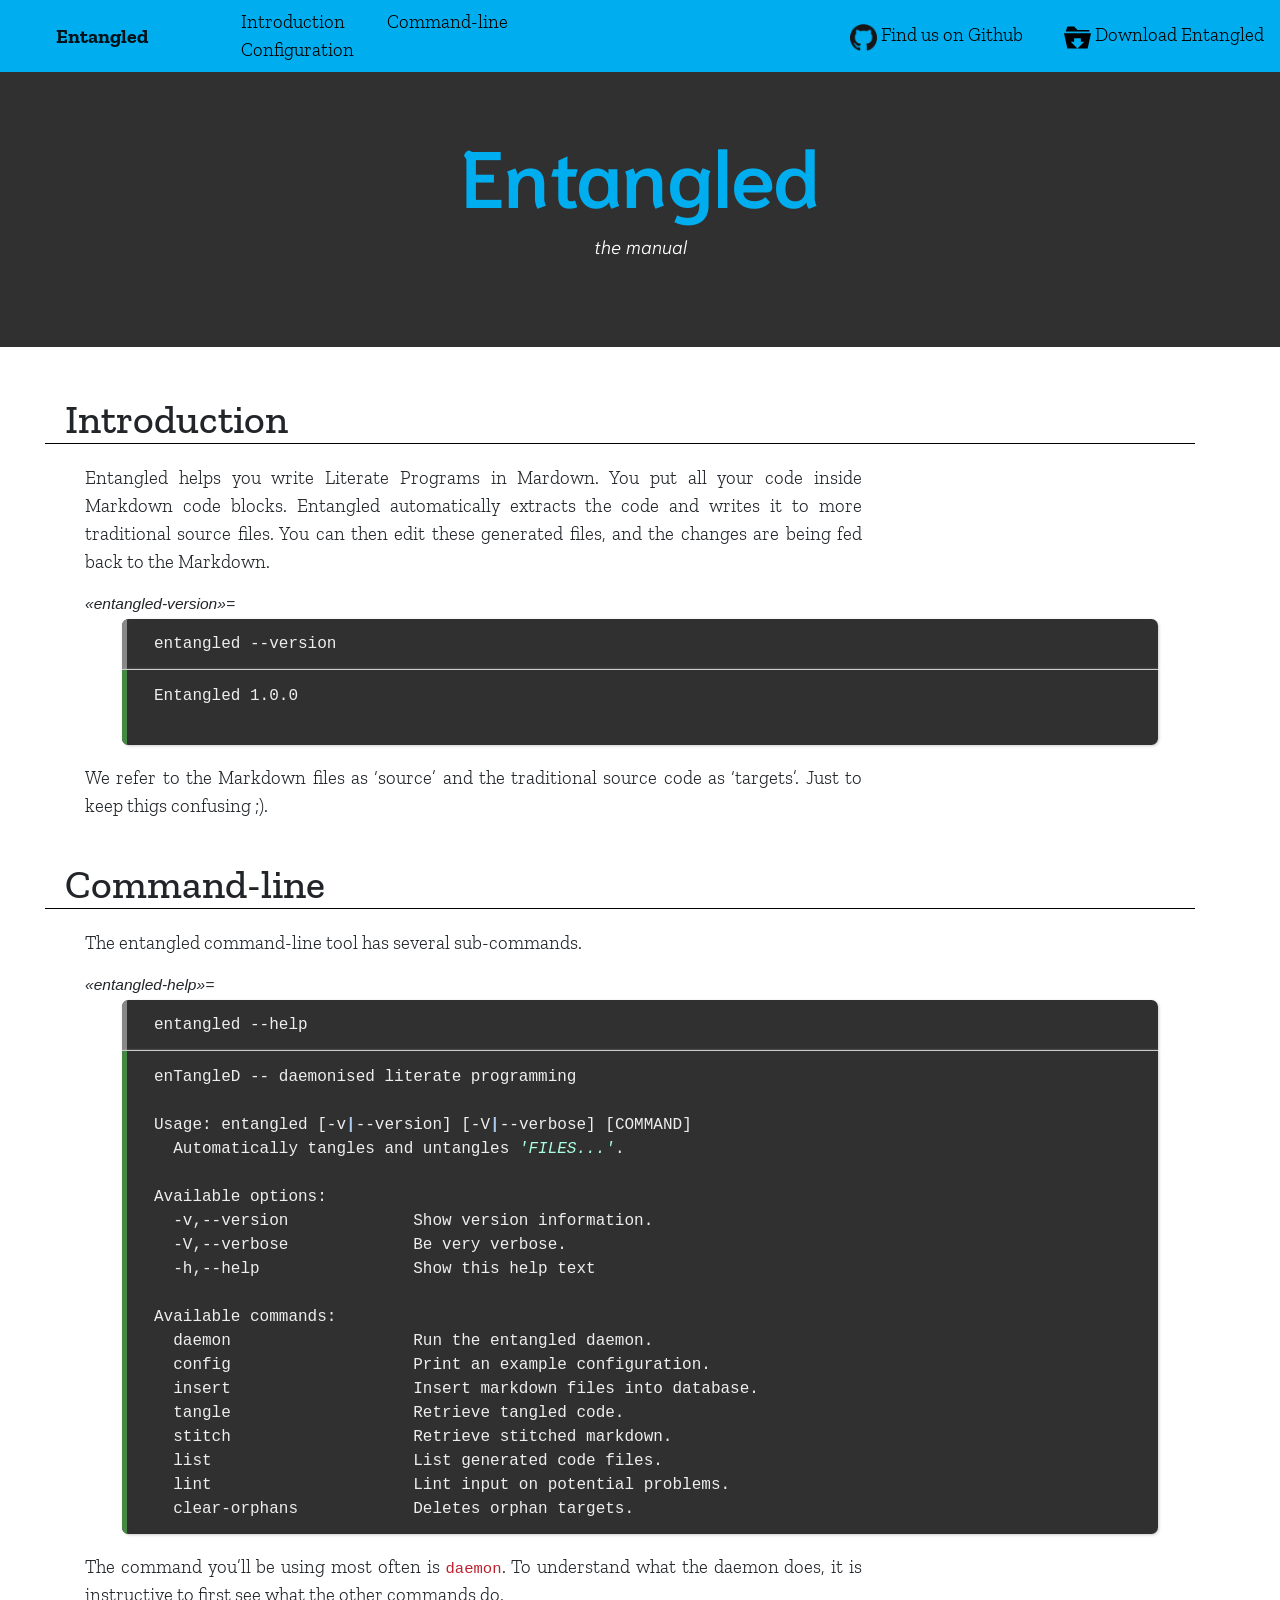
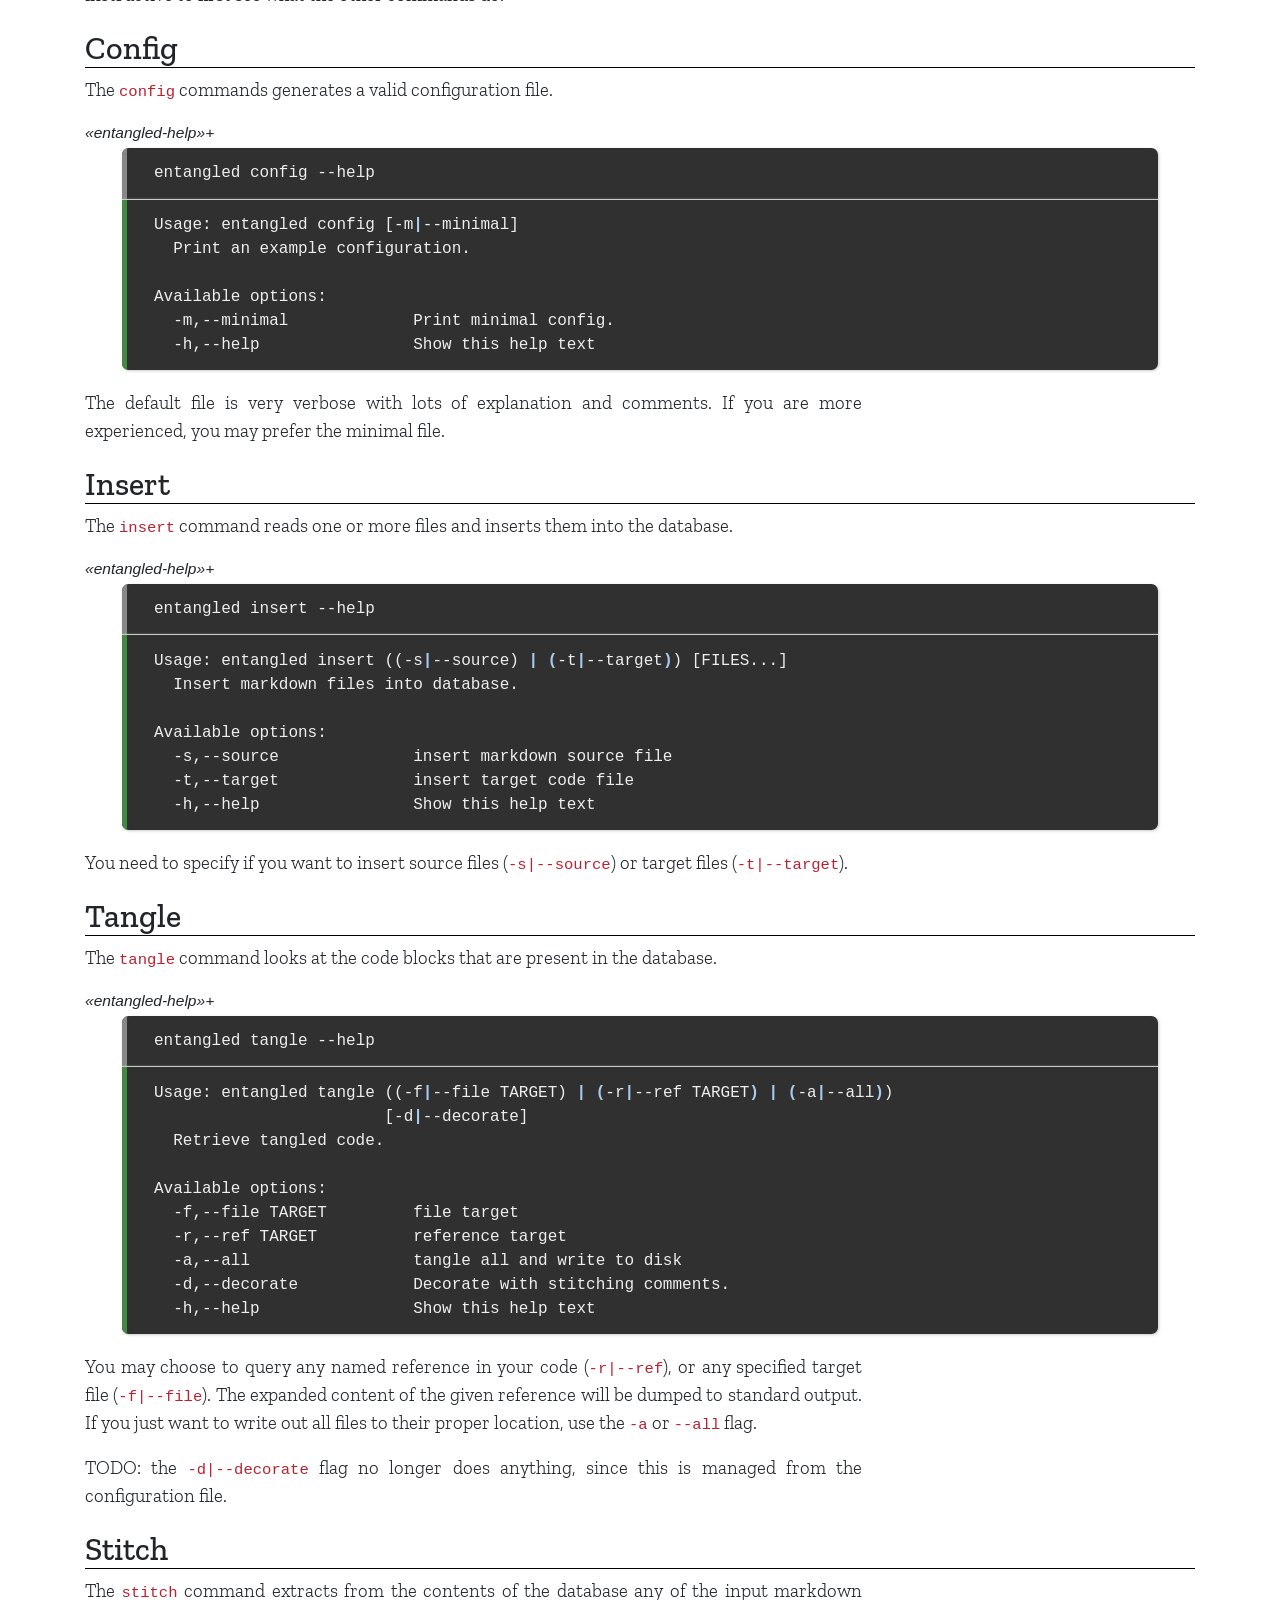
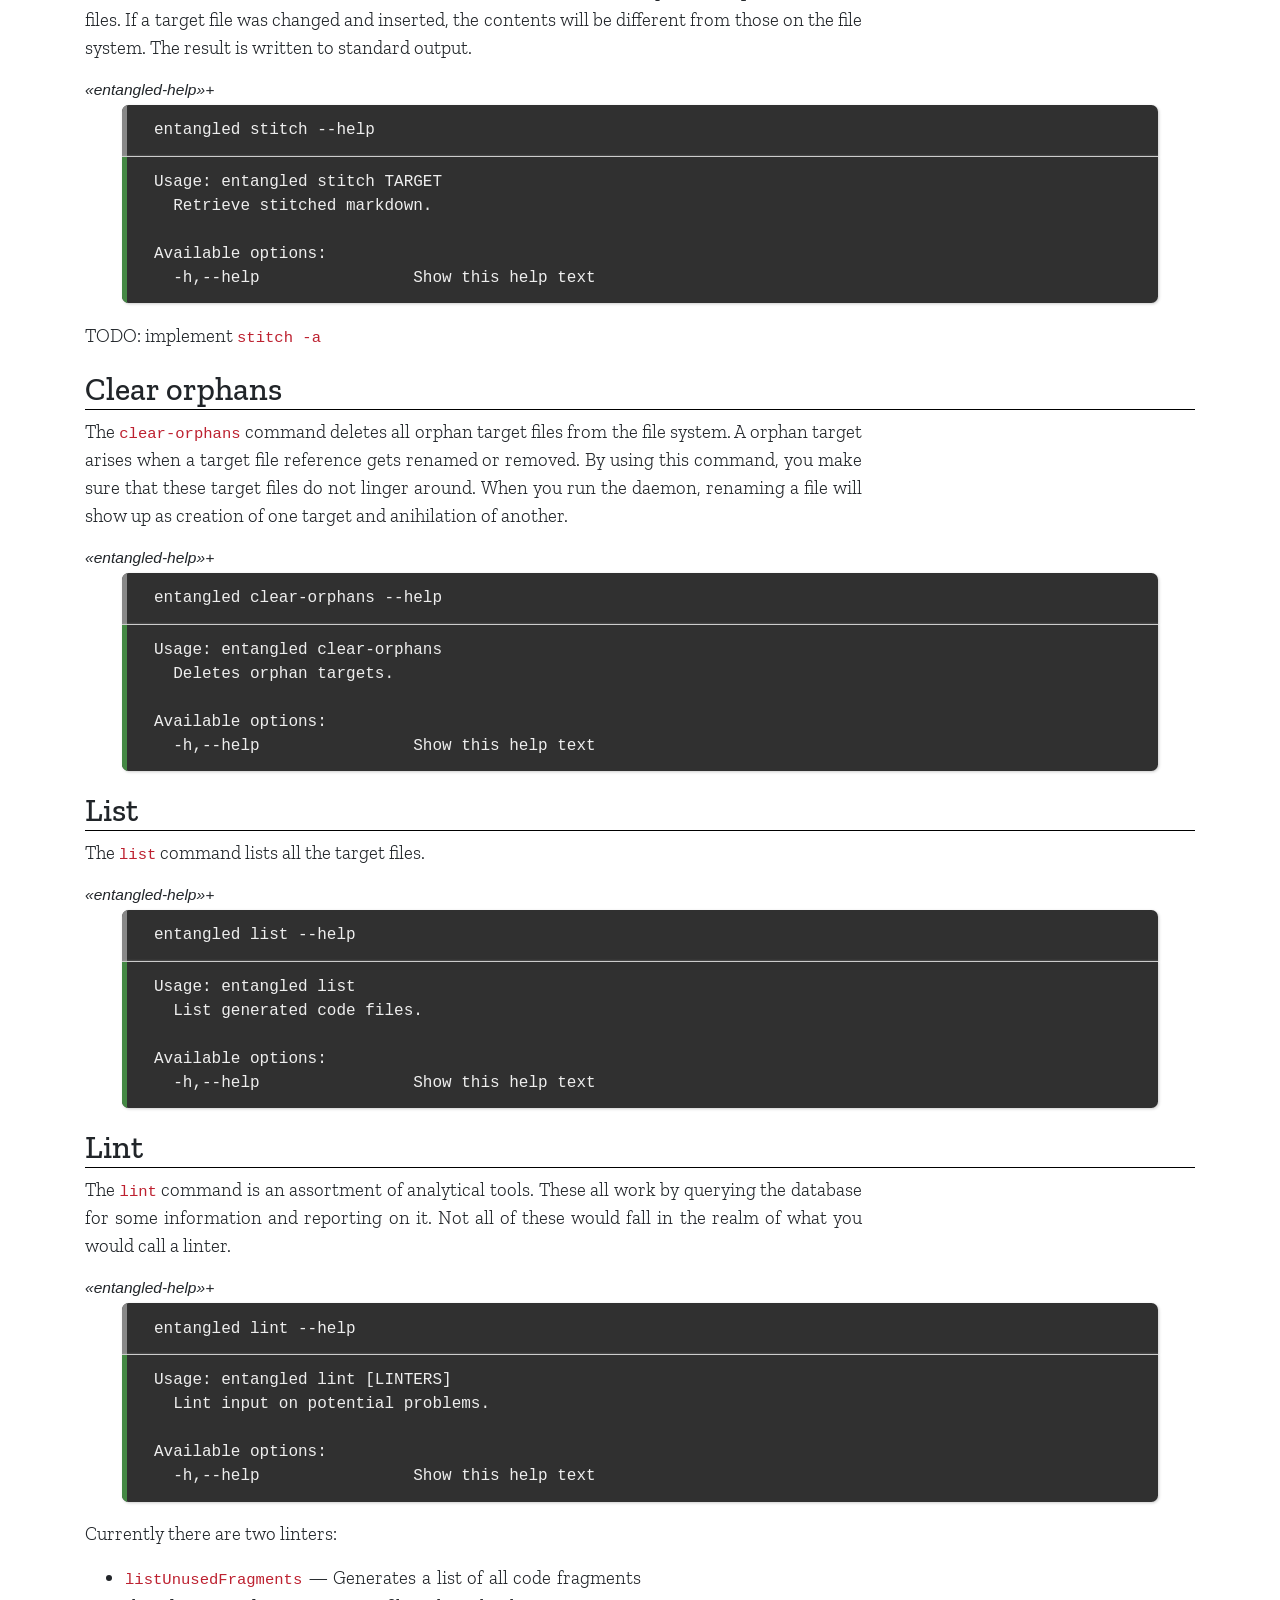
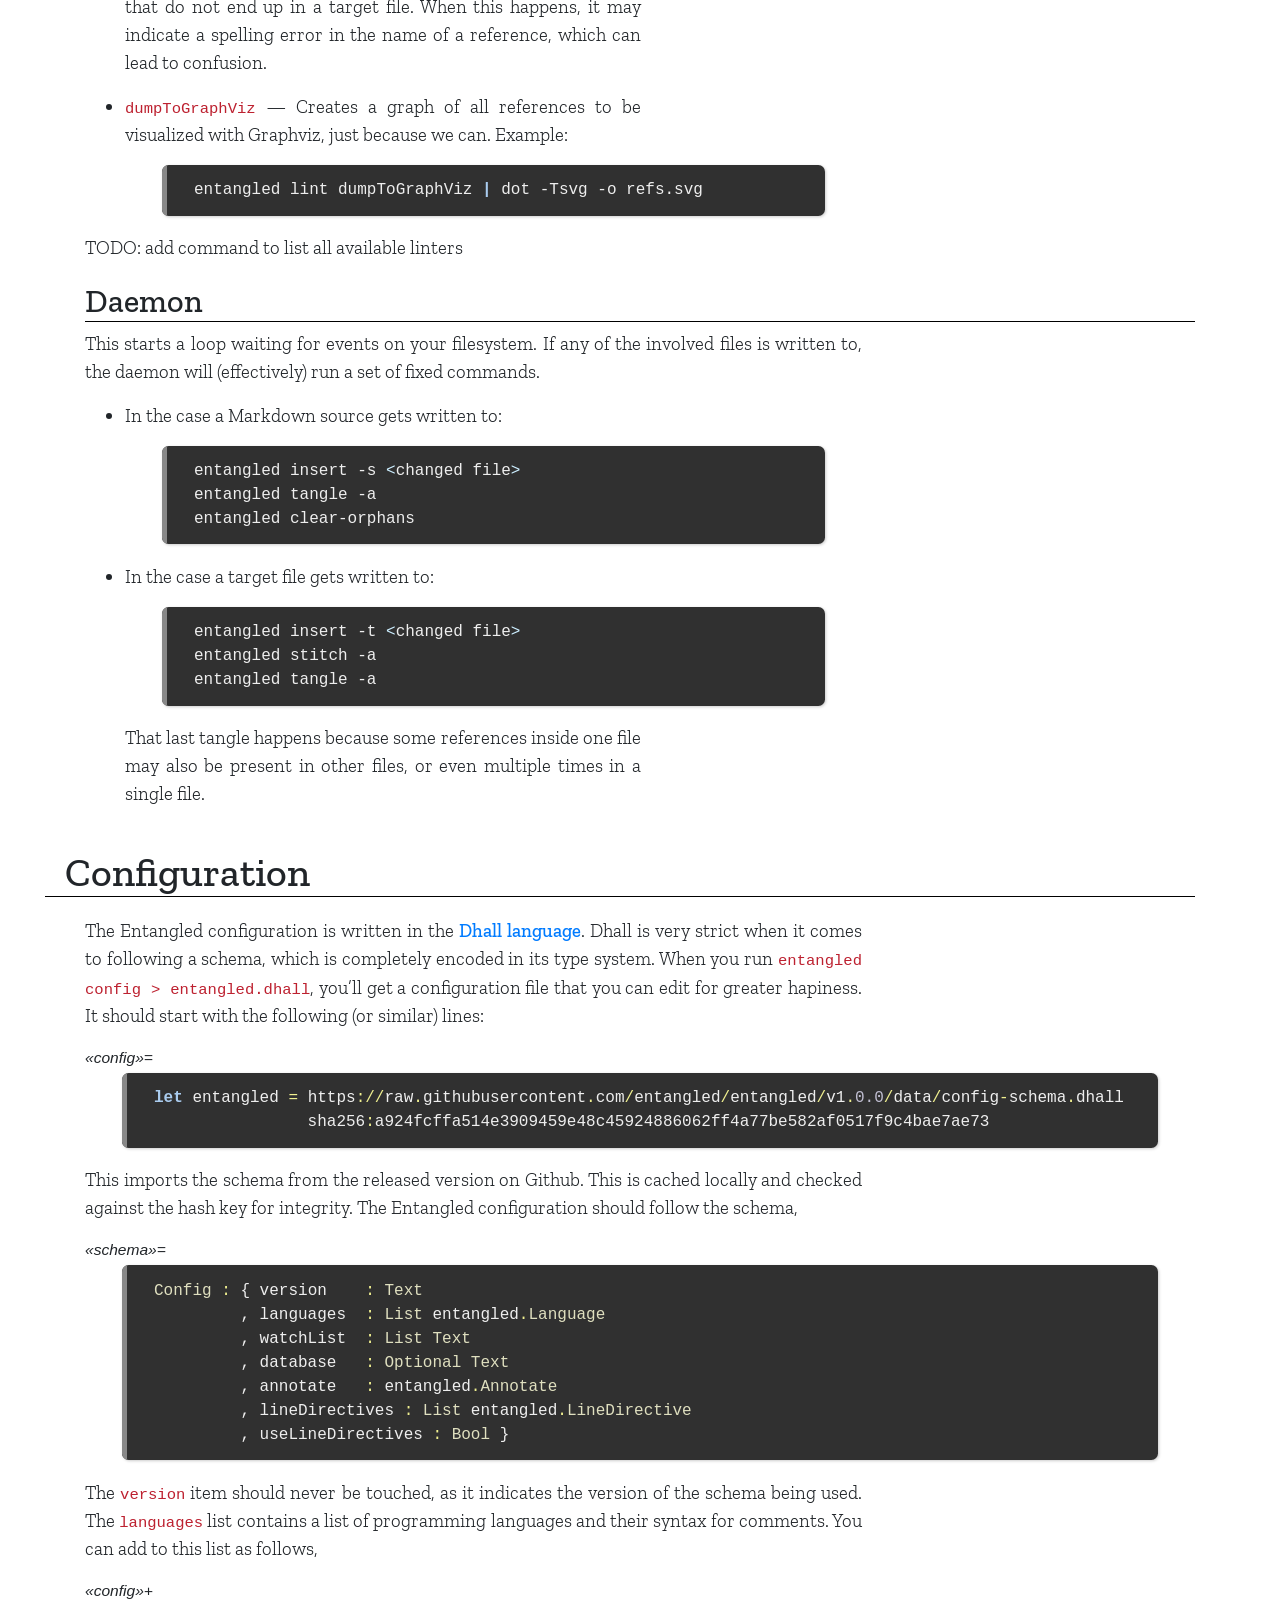
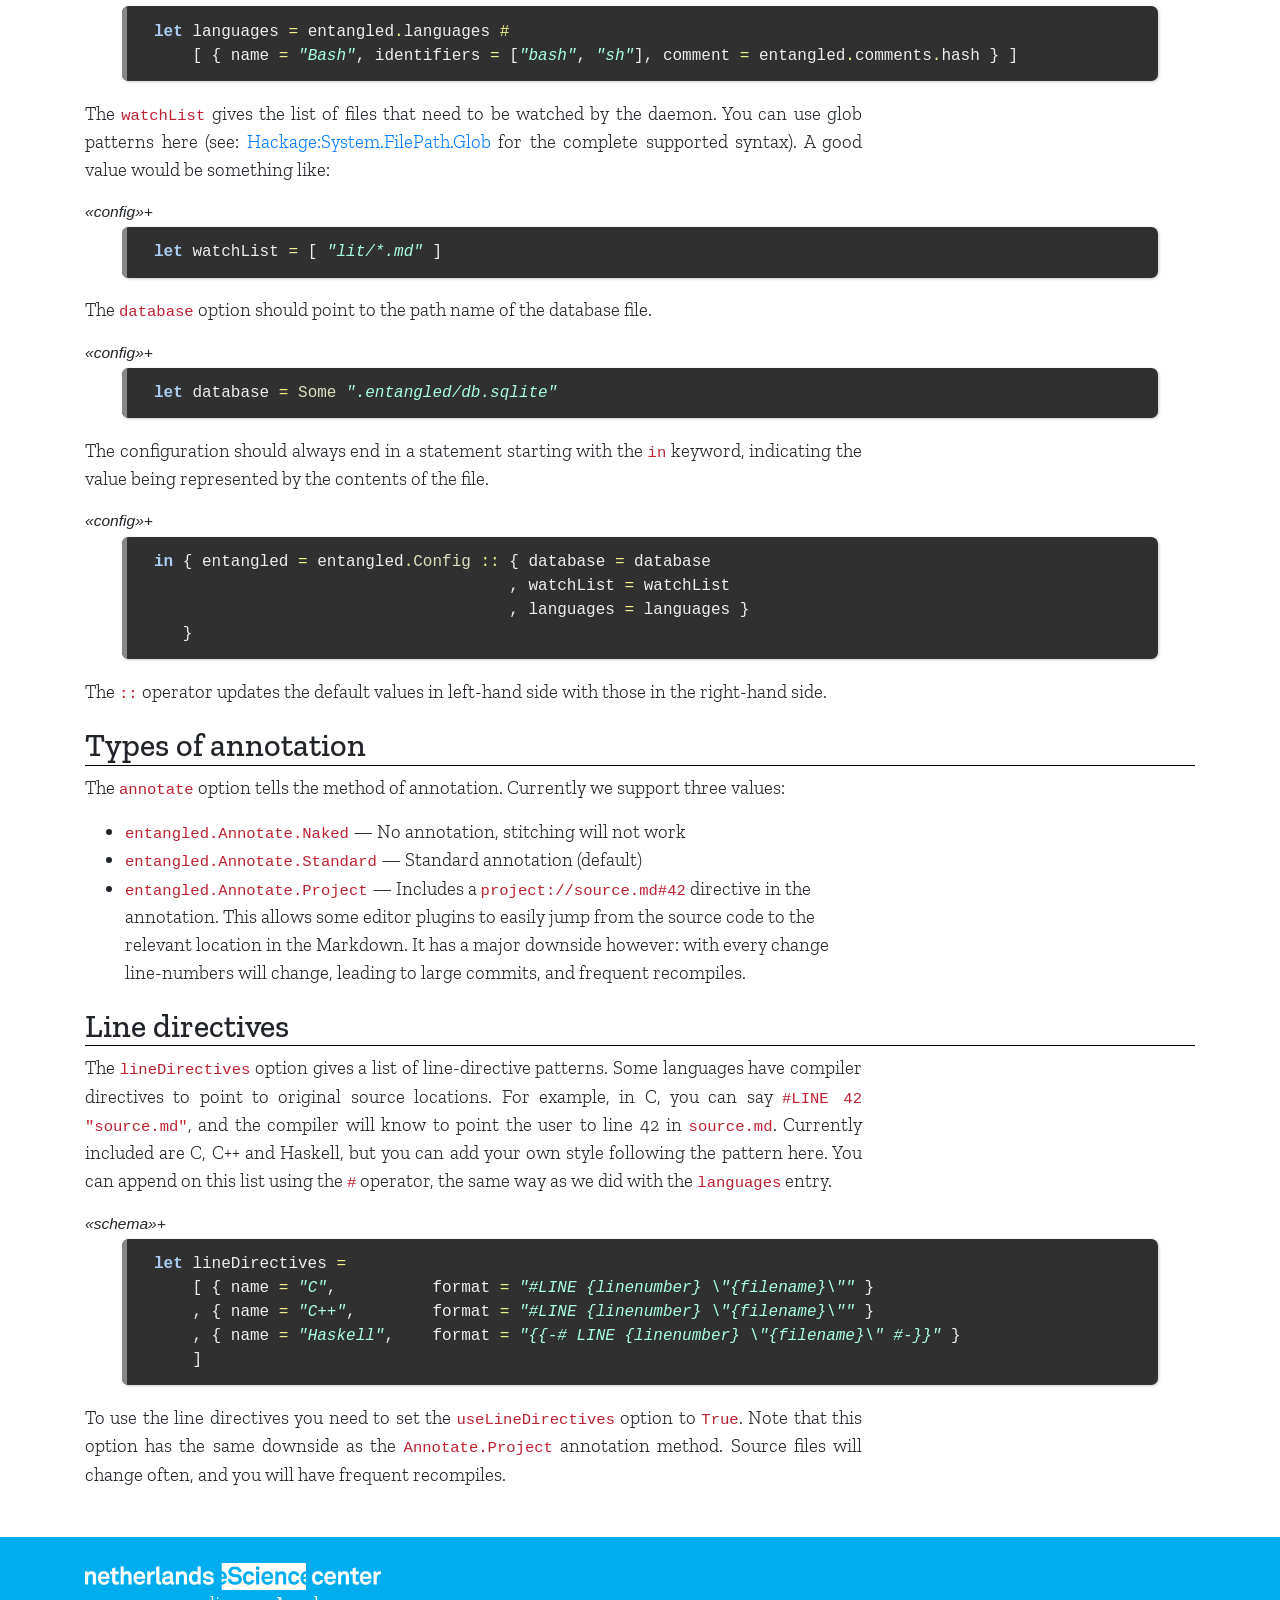
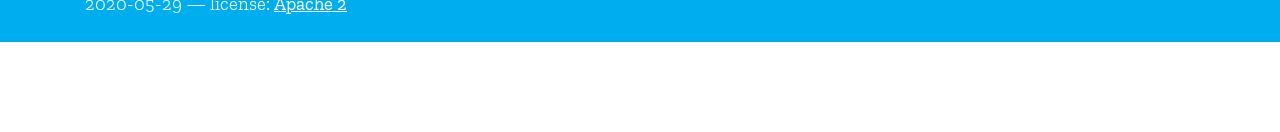
==== manual.html @ dbd3a266 "typo" ====
<!DOCTYPE html>
<html xmlns="http://www.w3.org/1999/xhtml" lang="" xml:lang="">
<head>
  <meta charset="utf-8" />
  <meta name="generator" content="pandoc" />
  <meta name="viewport" content="width=device-width, initial-scale=1.0, user-scalable=yes" />
  <title>Entangled</title>
  <style type="text/css">
      code{white-space: pre-wrap;}
      span.smallcaps{font-variant: small-caps;}
      span.underline{text-decoration: underline;}
      div.column{display: inline-block; vertical-align: top; width: 50%;}
  </style>
  <style type="text/css">
pre > code.sourceCode { white-space: pre; position: relative; }
pre > code.sourceCode > span { display: inline-block; line-height: 1.25; }
pre > code.sourceCode > span:empty { height: 1.2em; }
code.sourceCode > span { color: inherit; text-decoration: inherit; }
div.sourceCode { margin: 1em 0; }
pre.sourceCode { margin: 0; }
@media screen {
div.sourceCode { overflow: auto; }
}
@media print {
pre > code.sourceCode { white-space: pre-wrap; }
pre > code.sourceCode > span { text-indent: -5em; padding-left: 5em; }
}
pre.numberSource code
  { counter-reset: source-line 0; }
pre.numberSource code > span
  { position: relative; left: -4em; counter-increment: source-line; }
pre.numberSource code > span > a:first-child::before
  { content: counter(source-line);
    position: relative; left: -1em; text-align: right; vertical-align: baseline;
    border: none; display: inline-block;
    -webkit-touch-callout: none; -webkit-user-select: none;
    -khtml-user-select: none; -moz-user-select: none;
    -ms-user-select: none; user-select: none;
    padding: 0 4px; width: 4em;
  }
pre.numberSource { margin-left: 3em;  padding-left: 4px; }
div.sourceCode
  { color: #eeeeee; background-color: #303030; }
@media screen {
pre > code.sourceCode > span > a:first-child::before { text-decoration: underline; }
}
code span.al { color: #ffcfaf; } /* Alert */
code span.an { color: #7f9f7f; font-weight: bold; } /* Annotation */
code span.at { } /* Attribute */
code span.bn { color: #aadfff; } /* BaseN */
code span.bu { } /* BuiltIn */
code span.cf { color: #aaffdf; font-weight: bold; } /* ControlFlow */
code span.ch { color: #dca3a3; } /* Char */
code span.cn { color: #dca3a3; font-weight: bold; } /* Constant */
code span.co { color: #7f9f7f; } /* Comment */
code span.cv { color: #7f9f7f; font-weight: bold; } /* CommentVar */
code span.do { color: #7f9f7f; } /* Documentation */
code span.dt { color: #dfdfbf; } /* DataType */
code span.dv { color: #aaffdf; } /* DecVal */
code span.er { color: #c3bf9f; } /* Error */
code span.ex { } /* Extension */
code span.fl { color: #c0bed1; } /* Float */
code span.fu { color: #efef8f; } /* Function */
code span.im { } /* Import */
code span.in { color: #7f9f7f; font-weight: bold; } /* Information */
code span.kw { color: #aaccef; font-weight: bold; } /* Keyword */
code span.op { color: #cceeff; } /* Operator */
code span.ot { color: #efef8f; } /* Other */
code span.pp { color: #ffcfaf; font-weight: bold; } /* Preprocessor */
code span.sc { color: #dca3a3; } /* SpecialChar */
code span.ss { color: #cc9393; } /* SpecialString */
code span.st { color: #aaffdf; font-style: italic; } /* String */
code span.va { } /* Variable */
code span.vs { color: #cc9393; } /* VerbatimString */
code span.wa { color: #7f9f7f; font-weight: bold; } /* Warning */
  </style>
  <!-- Bootstrap 4.5.0 stylesheet -->
  <link rel="stylesheet" href="https://stackpath.bootstrapcdn.com/bootstrap/4.5.0/css/bootstrap.min.css" integrity="sha384-9aIt2nRpC12Uk9gS9baDl411NQApFmC26EwAOH8WgZl5MYYxFfc+NcPb1dKGj7Sk" crossorigin="anonymous">
  <link rel="stylesheet" href="css/nlesc.css" />
  <link rel="stylesheet" href="css/code-examples.css" />
  <!--[if lt IE 9]>
    <script src="//cdnjs.cloudflare.com/ajax/libs/html5shiv/3.7.3/html5shiv-printshiv.min.js"></script>
  <![endif]-->
<!-- <script data-main="scripts/main" src="js/require.js"></script> -->
  <!-- Load React. -->
  <!-- Note: when deploying, replace "development.js" with "production.min.js". -->
<!--  <script src="https://unpkg.com/react@16/umd/react.development.js" crossorigin></script>
  <script src="https://unpkg.com/react-dom@16/umd/react-dom.development.js" crossorigin></script> -->


</head>
<body class="d-flex flex-column">

<nav id="TOC" class="navbar navbar-light">
<a href="#" class="navbar-brand">Entangled</a>
<div class="navbar-nav mr-auto w-50">
<ul>
<li><a href="#introduction">Introduction</a></li>
<li><a href="#command-line">Command-line</a></li>
<li><a href="#configuration">Configuration</a></li>
</ul>
</div>
<span id="logobar">
<a href="https://github.com/entangled/entangled/"><img src="img/github.png" alt="Octocat" style="height: 20pt"/> Find us on Github</a>
<a href="https://github.com/entangled/entangled/releases"><img src="img/download.svg" alt="Download" style="height: 20pt"/> Download Entangled</a>
</span>
</nav>

<div id="title-bar">
<div id="title">
Entangled
</div>
<div id="subtitle">
the manual
</div>
</div>

<main role="main" class="flex-fill"><div class="container my-5">
<h1 id="introduction">Introduction</h1>
<p>Entangled helps you write Literate Programs in Mardown. You put all your code inside Markdown code blocks. Entangled automatically extracts the code and writes it to more traditional source files. You can then edit these generated files, and the changes are being fed back to the Markdown.</p>
<div class="doctest" data-status="SUCCESS">
<div class="doctestInput">
<div class="annotated-code">
<p><span><em>«entangled-version»=</em></span></p>
<div class="sourceCode" id="entangled-version"><pre class="sourceCode bash eval"><code class="sourceCode bash"><span id="entangled-version-1"><a href="#entangled-version-1"></a><span class="ex">entangled</span> --version</span></code></pre></div>
</div>
</div>
<div class="doctestResult">
<div class="sourceCode" id="cb1"><pre class="sourceCode bash"><code class="sourceCode bash"><span id="cb1-1"><a href="#cb1-1"></a><span class="ex">Entangled</span> 1.0.0</span>
<span id="cb1-2"><a href="#cb1-2"></a></span></code></pre></div>
</div>
</div>
<p>We refer to the Markdown files as ‘source’ and the traditional source code as ‘targets’. Just to keep thigs confusing ;).</p>
<h1 id="command-line">Command-line</h1>
<p>The entangled command-line tool has several sub-commands.</p>
<div class="doctest" data-status="SUCCESS">
<div class="doctestInput">
<div class="annotated-code">
<p><span><em>«entangled-help»=</em></span></p>
<div class="sourceCode" id="entangled-help"><pre class="sourceCode bash eval"><code class="sourceCode bash"><span id="entangled-help-1"><a href="#entangled-help-1"></a><span class="ex">entangled</span> --help</span></code></pre></div>
</div>
</div>
<div class="doctestResult">
<div class="sourceCode" id="cb2"><pre class="sourceCode bash"><code class="sourceCode bash"><span id="cb2-1"><a href="#cb2-1"></a><span class="ex">enTangleD</span> -- daemonised literate programming</span>
<span id="cb2-2"><a href="#cb2-2"></a></span>
<span id="cb2-3"><a href="#cb2-3"></a><span class="ex">Usage</span>: entangled [-v<span class="kw">|</span><span class="ex">--version</span>] [-V<span class="kw">|</span><span class="ex">--verbose</span>] [COMMAND]</span>
<span id="cb2-4"><a href="#cb2-4"></a>  <span class="ex">Automatically</span> tangles and untangles <span class="st">&#39;FILES...&#39;</span>.</span>
<span id="cb2-5"><a href="#cb2-5"></a></span>
<span id="cb2-6"><a href="#cb2-6"></a><span class="ex">Available</span> options:</span>
<span id="cb2-7"><a href="#cb2-7"></a>  <span class="ex">-v</span>,--version             Show version information.</span>
<span id="cb2-8"><a href="#cb2-8"></a>  <span class="ex">-V</span>,--verbose             Be very verbose.</span>
<span id="cb2-9"><a href="#cb2-9"></a>  <span class="ex">-h</span>,--help                Show this help text</span>
<span id="cb2-10"><a href="#cb2-10"></a></span>
<span id="cb2-11"><a href="#cb2-11"></a><span class="ex">Available</span> commands:</span>
<span id="cb2-12"><a href="#cb2-12"></a>  <span class="ex">daemon</span>                   Run the entangled daemon.</span>
<span id="cb2-13"><a href="#cb2-13"></a>  <span class="ex">config</span>                   Print an example configuration.</span>
<span id="cb2-14"><a href="#cb2-14"></a>  <span class="ex">insert</span>                   Insert markdown files into database.</span>
<span id="cb2-15"><a href="#cb2-15"></a>  <span class="ex">tangle</span>                   Retrieve tangled code.</span>
<span id="cb2-16"><a href="#cb2-16"></a>  <span class="ex">stitch</span>                   Retrieve stitched markdown.</span>
<span id="cb2-17"><a href="#cb2-17"></a>  <span class="ex">list</span>                     List generated code files.</span>
<span id="cb2-18"><a href="#cb2-18"></a>  <span class="ex">lint</span>                     Lint input on potential problems.</span>
<span id="cb2-19"><a href="#cb2-19"></a>  <span class="ex">clear-orphans</span>            Deletes orphan targets.</span></code></pre></div>
</div>
</div>
<p>The command you’ll be using most often is <code>daemon</code>. To understand what the daemon does, it is instructive to first see what the other commands do.</p>
<h2 id="config">Config</h2>
<p>The <code>config</code> commands generates a valid configuration file.</p>
<div class="doctest" data-status="SUCCESS">
<div class="doctestInput">
<div class="annotated-code">
<p><span><em>«entangled-help»+</em></span></p>
<div class="sourceCode" id="entangled-help"><pre class="sourceCode bash eval"><code class="sourceCode bash"><span id="entangled-help-1"><a href="#entangled-help-1"></a><span class="ex">entangled</span> config --help</span></code></pre></div>
</div>
</div>
<div class="doctestResult">
<div class="sourceCode" id="cb3"><pre class="sourceCode bash"><code class="sourceCode bash"><span id="cb3-1"><a href="#cb3-1"></a><span class="ex">Usage</span>: entangled config [-m<span class="kw">|</span><span class="ex">--minimal</span>]</span>
<span id="cb3-2"><a href="#cb3-2"></a>  <span class="ex">Print</span> an example configuration.</span>
<span id="cb3-3"><a href="#cb3-3"></a></span>
<span id="cb3-4"><a href="#cb3-4"></a><span class="ex">Available</span> options:</span>
<span id="cb3-5"><a href="#cb3-5"></a>  <span class="ex">-m</span>,--minimal             Print minimal config.</span>
<span id="cb3-6"><a href="#cb3-6"></a>  <span class="ex">-h</span>,--help                Show this help text</span></code></pre></div>
</div>
</div>
<p>The default file is very verbose with lots of explanation and comments. If you are more experienced, you may prefer the minimal file.</p>
<h2 id="insert">Insert</h2>
<p>The <code>insert</code> command reads one or more files and inserts them into the database.</p>
<div class="doctest" data-status="SUCCESS">
<div class="doctestInput">
<div class="annotated-code">
<p><span><em>«entangled-help»+</em></span></p>
<div class="sourceCode" id="entangled-help"><pre class="sourceCode bash eval"><code class="sourceCode bash"><span id="entangled-help-1"><a href="#entangled-help-1"></a><span class="ex">entangled</span> insert --help</span></code></pre></div>
</div>
</div>
<div class="doctestResult">
<div class="sourceCode" id="cb4"><pre class="sourceCode bash"><code class="sourceCode bash"><span id="cb4-1"><a href="#cb4-1"></a><span class="ex">Usage</span>: entangled insert ((-s<span class="kw">|</span><span class="ex">--source</span>) <span class="kw">|</span> <span class="kw">(</span><span class="ex">-t</span><span class="kw">|</span><span class="ex">--target</span><span class="kw">)</span>) [<span class="ex">FILES...</span>]</span>
<span id="cb4-2"><a href="#cb4-2"></a>  <span class="ex">Insert</span> markdown files into database.</span>
<span id="cb4-3"><a href="#cb4-3"></a></span>
<span id="cb4-4"><a href="#cb4-4"></a><span class="ex">Available</span> options:</span>
<span id="cb4-5"><a href="#cb4-5"></a>  <span class="ex">-s</span>,--source              insert markdown source file</span>
<span id="cb4-6"><a href="#cb4-6"></a>  <span class="ex">-t</span>,--target              insert target code file</span>
<span id="cb4-7"><a href="#cb4-7"></a>  <span class="ex">-h</span>,--help                Show this help text</span></code></pre></div>
</div>
</div>
<p>You need to specify if you want to insert source files (<code>-s|--source</code>) or target files (<code>-t|--target</code>).</p>
<h2 id="tangle">Tangle</h2>
<p>The <code>tangle</code> command looks at the code blocks that are present in the database.</p>
<div class="doctest" data-status="SUCCESS">
<div class="doctestInput">
<div class="annotated-code">
<p><span><em>«entangled-help»+</em></span></p>
<div class="sourceCode" id="entangled-help"><pre class="sourceCode bash eval"><code class="sourceCode bash"><span id="entangled-help-1"><a href="#entangled-help-1"></a><span class="ex">entangled</span> tangle --help</span></code></pre></div>
</div>
</div>
<div class="doctestResult">
<div class="sourceCode" id="cb5"><pre class="sourceCode bash"><code class="sourceCode bash"><span id="cb5-1"><a href="#cb5-1"></a><span class="ex">Usage</span>: entangled tangle ((-f<span class="kw">|</span><span class="ex">--file</span> TARGET) <span class="kw">|</span> <span class="kw">(</span><span class="ex">-r</span><span class="kw">|</span><span class="ex">--ref</span> TARGET<span class="kw">)</span> <span class="kw">|</span> <span class="kw">(</span><span class="ex">-a</span><span class="kw">|</span><span class="ex">--all</span><span class="kw">)</span>) </span>
<span id="cb5-2"><a href="#cb5-2"></a>                        [<span class="ex">-d</span><span class="kw">|</span><span class="ex">--decorate</span>]</span>
<span id="cb5-3"><a href="#cb5-3"></a>  <span class="ex">Retrieve</span> tangled code.</span>
<span id="cb5-4"><a href="#cb5-4"></a></span>
<span id="cb5-5"><a href="#cb5-5"></a><span class="ex">Available</span> options:</span>
<span id="cb5-6"><a href="#cb5-6"></a>  <span class="ex">-f</span>,--file TARGET         file target</span>
<span id="cb5-7"><a href="#cb5-7"></a>  <span class="ex">-r</span>,--ref TARGET          reference target</span>
<span id="cb5-8"><a href="#cb5-8"></a>  <span class="ex">-a</span>,--all                 tangle all and write to disk</span>
<span id="cb5-9"><a href="#cb5-9"></a>  <span class="ex">-d</span>,--decorate            Decorate with stitching comments.</span>
<span id="cb5-10"><a href="#cb5-10"></a>  <span class="ex">-h</span>,--help                Show this help text</span></code></pre></div>
</div>
</div>
<p>You may choose to query any named reference in your code (<code>-r|--ref</code>), or any specified target file (<code>-f|--file</code>). The expanded content of the given reference will be dumped to standard output. If you just want to write out all files to their proper location, use the <code>-a</code> or <code>--all</code> flag.</p>
<p>TODO: the <code>-d|--decorate</code> flag no longer does anything, since this is managed from the configuration file.</p>
<h2 id="stitch">Stitch</h2>
<p>The <code>stitch</code> command extracts from the contents of the database any of the input markdown files. If a target file was changed and inserted, the contents will be different from those on the file system. The result is written to standard output.</p>
<div class="doctest" data-status="SUCCESS">
<div class="doctestInput">
<div class="annotated-code">
<p><span><em>«entangled-help»+</em></span></p>
<div class="sourceCode" id="entangled-help"><pre class="sourceCode bash eval"><code class="sourceCode bash"><span id="entangled-help-1"><a href="#entangled-help-1"></a><span class="ex">entangled</span> stitch --help</span></code></pre></div>
</div>
</div>
<div class="doctestResult">
<div class="sourceCode" id="cb6"><pre class="sourceCode bash"><code class="sourceCode bash"><span id="cb6-1"><a href="#cb6-1"></a><span class="ex">Usage</span>: entangled stitch TARGET</span>
<span id="cb6-2"><a href="#cb6-2"></a>  <span class="ex">Retrieve</span> stitched markdown.</span>
<span id="cb6-3"><a href="#cb6-3"></a></span>
<span id="cb6-4"><a href="#cb6-4"></a><span class="ex">Available</span> options:</span>
<span id="cb6-5"><a href="#cb6-5"></a>  <span class="ex">-h</span>,--help                Show this help text</span></code></pre></div>
</div>
</div>
<p>TODO: implement <code>stitch -a</code></p>
<h2 id="clear-orphans">Clear orphans</h2>
<p>The <code>clear-orphans</code> command deletes all orphan target files from the file system. A orphan target arises when a target file reference gets renamed or removed. By using this command, you make sure that these target files do not linger around. When you run the daemon, renaming a file will show up as creation of one target and anihilation of another.</p>
<div class="doctest" data-status="SUCCESS">
<div class="doctestInput">
<div class="annotated-code">
<p><span><em>«entangled-help»+</em></span></p>
<div class="sourceCode" id="entangled-help"><pre class="sourceCode bash eval"><code class="sourceCode bash"><span id="entangled-help-1"><a href="#entangled-help-1"></a><span class="ex">entangled</span> clear-orphans --help</span></code></pre></div>
</div>
</div>
<div class="doctestResult">
<div class="sourceCode" id="cb7"><pre class="sourceCode bash"><code class="sourceCode bash"><span id="cb7-1"><a href="#cb7-1"></a><span class="ex">Usage</span>: entangled clear-orphans </span>
<span id="cb7-2"><a href="#cb7-2"></a>  <span class="ex">Deletes</span> orphan targets.</span>
<span id="cb7-3"><a href="#cb7-3"></a></span>
<span id="cb7-4"><a href="#cb7-4"></a><span class="ex">Available</span> options:</span>
<span id="cb7-5"><a href="#cb7-5"></a>  <span class="ex">-h</span>,--help                Show this help text</span></code></pre></div>
</div>
</div>
<h2 id="list">List</h2>
<p>The <code>list</code> command lists all the target files.</p>
<div class="doctest" data-status="SUCCESS">
<div class="doctestInput">
<div class="annotated-code">
<p><span><em>«entangled-help»+</em></span></p>
<div class="sourceCode" id="entangled-help"><pre class="sourceCode bash eval"><code class="sourceCode bash"><span id="entangled-help-1"><a href="#entangled-help-1"></a><span class="ex">entangled</span> list --help</span></code></pre></div>
</div>
</div>
<div class="doctestResult">
<div class="sourceCode" id="cb8"><pre class="sourceCode bash"><code class="sourceCode bash"><span id="cb8-1"><a href="#cb8-1"></a><span class="ex">Usage</span>: entangled list </span>
<span id="cb8-2"><a href="#cb8-2"></a>  <span class="ex">List</span> generated code files.</span>
<span id="cb8-3"><a href="#cb8-3"></a></span>
<span id="cb8-4"><a href="#cb8-4"></a><span class="ex">Available</span> options:</span>
<span id="cb8-5"><a href="#cb8-5"></a>  <span class="ex">-h</span>,--help                Show this help text</span></code></pre></div>
</div>
</div>
<h2 id="lint">Lint</h2>
<p>The <code>lint</code> command is an assortment of analytical tools. These all work by querying the database for some information and reporting on it. Not all of these would fall in the realm of what you would call a linter.</p>
<div class="doctest" data-status="SUCCESS">
<div class="doctestInput">
<div class="annotated-code">
<p><span><em>«entangled-help»+</em></span></p>
<div class="sourceCode" id="entangled-help"><pre class="sourceCode bash eval"><code class="sourceCode bash"><span id="entangled-help-1"><a href="#entangled-help-1"></a><span class="ex">entangled</span> lint --help</span></code></pre></div>
</div>
</div>
<div class="doctestResult">
<div class="sourceCode" id="cb9"><pre class="sourceCode bash"><code class="sourceCode bash"><span id="cb9-1"><a href="#cb9-1"></a><span class="ex">Usage</span>: entangled lint [LINTERS]</span>
<span id="cb9-2"><a href="#cb9-2"></a>  <span class="ex">Lint</span> input on potential problems.</span>
<span id="cb9-3"><a href="#cb9-3"></a></span>
<span id="cb9-4"><a href="#cb9-4"></a><span class="ex">Available</span> options:</span>
<span id="cb9-5"><a href="#cb9-5"></a>  <span class="ex">-h</span>,--help                Show this help text</span></code></pre></div>
</div>
</div>
<p>Currently there are two linters:</p>
<ul>
<li><p><code>listUnusedFragments</code> — Generates a list of all code fragments that do not end up in a target file. When this happens, it may indicate a spelling error in the name of a reference, which can lead to confusion.</p></li>
<li><p><code>dumpToGraphViz</code> — Creates a graph of all references to be visualized with Graphviz, just because we can. Example:</p>
<div class="sourceCode" id="cb10"><pre class="sourceCode bash"><code class="sourceCode bash"><span id="cb10-1"><a href="#cb10-1"></a><span class="ex">entangled</span> lint dumpToGraphViz <span class="kw">|</span> <span class="ex">dot</span> -Tsvg -o refs.svg</span></code></pre></div></li>
</ul>
<p>TODO: add command to list all available linters</p>
<h2 id="daemon">Daemon</h2>
<p>This starts a loop waiting for events on your filesystem. If any of the involved files is written to, the daemon will (effectively) run a set of fixed commands.</p>
<ul>
<li><p>In the case a Markdown source gets written to:</p>
<div class="sourceCode" id="cb11"><pre class="sourceCode bash"><code class="sourceCode bash"><span id="cb11-1"><a href="#cb11-1"></a><span class="ex">entangled</span> insert -s <span class="op">&lt;</span>changed file<span class="op">&gt;</span></span>
<span id="cb11-2"><a href="#cb11-2"></a><span class="ex">entangled</span> tangle -a</span>
<span id="cb11-3"><a href="#cb11-3"></a><span class="ex">entangled</span> clear-orphans</span></code></pre></div></li>
<li><p>In the case a target file gets written to:</p>
<div class="sourceCode" id="cb12"><pre class="sourceCode bash"><code class="sourceCode bash"><span id="cb12-1"><a href="#cb12-1"></a><span class="ex">entangled</span> insert -t <span class="op">&lt;</span>changed file<span class="op">&gt;</span></span>
<span id="cb12-2"><a href="#cb12-2"></a><span class="ex">entangled</span> stitch -a</span>
<span id="cb12-3"><a href="#cb12-3"></a><span class="ex">entangled</span> tangle -a</span></code></pre></div>
<p>That last tangle happens because some references inside one file may also be present in other files, or even multiple times in a single file.</p></li>
</ul>
<h1 id="configuration">Configuration</h1>
<p>The Entangled configuration is written in the <a href="https://dhall-lang.org/"><strong>Dhall language</strong></a>. Dhall is very strict when it comes to following a schema, which is completely encoded in its type system. When you run <code>entangled config &gt; entangled.dhall</code>, you’ll get a configuration file that you can edit for greater hapiness. It should start with the following (or similar) lines:</p>
<div class="annotated-code">
<p><span><em>«config»=</em></span></p>
<div class="sourceCode" id="config"><pre class="sourceCode dhall"><code class="sourceCode dhall"><span id="config-1"><a href="#config-1"></a><span class="kw">let</span> entangled <span class="fu">=</span> https<span class="fu">://</span>raw<span class="fu">.</span>githubusercontent<span class="fu">.</span>com<span class="fu">/</span>entangled<span class="fu">/</span>entangled<span class="fu">/</span>v1<span class="fu">.</span><span class="fl">0.0</span><span class="fu">/</span>data<span class="fu">/</span>config<span class="fu">-</span>schema<span class="fu">.</span>dhall</span>
<span id="config-2"><a href="#config-2"></a>                sha256<span class="fu">:</span>a924fcffa514e3909459e48c45924886062ff4a77be582af0517f9c4bae7ae73</span></code></pre></div>
</div>
<p>This imports the schema from the released version on Github. This is cached locally and checked against the hash key for integrity. The Entangled configuration should follow the schema,</p>
<div class="annotated-code">
<p><span><em>«schema»=</em></span></p>
<div class="sourceCode" id="schema"><pre class="sourceCode dhall"><code class="sourceCode dhall"><span id="schema-1"><a href="#schema-1"></a><span class="dt">Config</span> <span class="fu">:</span> { version    <span class="fu">:</span> <span class="dt">Text</span></span>
<span id="schema-2"><a href="#schema-2"></a>         , languages  <span class="fu">:</span> <span class="dt">List</span> entangled<span class="fu">.</span><span class="dt">Language</span></span>
<span id="schema-3"><a href="#schema-3"></a>         , watchList  <span class="fu">:</span> <span class="dt">List</span> <span class="dt">Text</span></span>
<span id="schema-4"><a href="#schema-4"></a>         , database   <span class="fu">:</span> <span class="dt">Optional</span> <span class="dt">Text</span></span>
<span id="schema-5"><a href="#schema-5"></a>         , annotate   <span class="fu">:</span> entangled<span class="fu">.</span><span class="dt">Annotate</span></span>
<span id="schema-6"><a href="#schema-6"></a>         , lineDirectives <span class="fu">:</span> <span class="dt">List</span> entangled<span class="fu">.</span><span class="dt">LineDirective</span></span>
<span id="schema-7"><a href="#schema-7"></a>         , useLineDirectives <span class="fu">:</span> <span class="dt">Bool</span> }</span></code></pre></div>
</div>
<p>The <code>version</code> item should never be touched, as it indicates the version of the schema being used. The <code>languages</code> list contains a list of programming languages and their syntax for comments. You can add to this list as follows,</p>
<div class="annotated-code">
<p><span><em>«config»+</em></span></p>
<div class="sourceCode" id="config"><pre class="sourceCode dhall"><code class="sourceCode dhall"><span id="config-1"><a href="#config-1"></a><span class="kw">let</span> languages <span class="fu">=</span> entangled<span class="fu">.</span>languages <span class="fu">#</span></span>
<span id="config-2"><a href="#config-2"></a>    [ { name <span class="fu">=</span> <span class="st">&quot;Bash&quot;</span>, identifiers <span class="fu">=</span> [<span class="st">&quot;bash&quot;</span>, <span class="st">&quot;sh&quot;</span>], comment <span class="fu">=</span> entangled<span class="fu">.</span>comments<span class="fu">.</span>hash } ]</span></code></pre></div>
</div>
<p>The <code>watchList</code> gives the list of files that need to be watched by the daemon. You can use glob patterns here (see: <a href="http://hackage.haskell.org/package/Glob-0.10.0/docs/System-FilePath-Glob.html#v:compile">Hackage:System.FilePath.Glob</a> for the complete supported syntax). A good value would be something like:</p>
<div class="annotated-code">
<p><span><em>«config»+</em></span></p>
<div class="sourceCode" id="config"><pre class="sourceCode dhall"><code class="sourceCode dhall"><span id="config-1"><a href="#config-1"></a><span class="kw">let</span> watchList <span class="fu">=</span> [ <span class="st">&quot;lit/*.md&quot;</span> ]</span></code></pre></div>
</div>
<p>The <code>database</code> option should point to the path name of the database file.</p>
<div class="annotated-code">
<p><span><em>«config»+</em></span></p>
<div class="sourceCode" id="config"><pre class="sourceCode dhall"><code class="sourceCode dhall"><span id="config-1"><a href="#config-1"></a><span class="kw">let</span> database <span class="fu">=</span> <span class="dt">Some</span> <span class="st">&quot;.entangled/db.sqlite&quot;</span></span></code></pre></div>
</div>
<p>The configuration should always end in a statement starting with the <code>in</code> keyword, indicating the value being represented by the contents of the file.</p>
<div class="annotated-code">
<p><span><em>«config»+</em></span></p>
<div class="sourceCode" id="config"><pre class="sourceCode dhall"><code class="sourceCode dhall"><span id="config-1"><a href="#config-1"></a><span class="kw">in</span> { entangled <span class="fu">=</span> entangled<span class="fu">.</span><span class="dt">Config</span><span class="ot"> ::</span> { database <span class="fu">=</span> database</span>
<span id="config-2"><a href="#config-2"></a>                                     , watchList <span class="fu">=</span> watchList</span>
<span id="config-3"><a href="#config-3"></a>                                     , languages <span class="fu">=</span> languages }</span>
<span id="config-4"><a href="#config-4"></a>   }</span></code></pre></div>
</div>
<p>The <code>::</code> operator updates the default values in left-hand side with those in the right-hand side.</p>
<h2 id="types-of-annotation">Types of annotation</h2>
<p>The <code>annotate</code> option tells the method of annotation. Currently we support three values:</p>
<ul>
<li><code>entangled.Annotate.Naked</code> — No annotation, stitching will not work</li>
<li><code>entangled.Annotate.Standard</code> — Standard annotation (default)</li>
<li><code>entangled.Annotate.Project</code> — Includes a <code>project://source.md#42</code> directive in the annotation. This allows some editor plugins to easily jump from the source code to the relevant location in the Markdown. It has a major downside however: with every change line-numbers will change, leading to large commits, and frequent recompiles.</li>
</ul>
<h2 id="line-directives">Line directives</h2>
<p>The <code>lineDirectives</code> option gives a list of line-directive patterns. Some languages have compiler directives to point to original source locations. For example, in C, you can say <code>#LINE 42 "source.md"</code>, and the compiler will know to point the user to line 42 in <code>source.md</code>. Currently included are C, C++ and Haskell, but you can add your own style following the pattern here. You can append on this list using the <code>#</code> operator, the same way as we did with the <code>languages</code> entry.</p>
<div class="annotated-code">
<p><span><em>«schema»+</em></span></p>
<div class="sourceCode" id="schema"><pre class="sourceCode dhall"><code class="sourceCode dhall"><span id="schema-1"><a href="#schema-1"></a><span class="kw">let</span> lineDirectives <span class="fu">=</span></span>
<span id="schema-2"><a href="#schema-2"></a>    [ { name <span class="fu">=</span> <span class="st">&quot;C&quot;</span>,          format <span class="fu">=</span> <span class="st">&quot;#LINE {linenumber} \&quot;{filename}\&quot;&quot;</span> }</span>
<span id="schema-3"><a href="#schema-3"></a>    , { name <span class="fu">=</span> <span class="st">&quot;C++&quot;</span>,        format <span class="fu">=</span> <span class="st">&quot;#LINE {linenumber} \&quot;{filename}\&quot;&quot;</span> }</span>
<span id="schema-4"><a href="#schema-4"></a>    , { name <span class="fu">=</span> <span class="st">&quot;Haskell&quot;</span>,    format <span class="fu">=</span> <span class="st">&quot;{{-# LINE {linenumber} \&quot;{filename}\&quot; #-}}&quot;</span> }</span>
<span id="schema-5"><a href="#schema-5"></a>    ]</span></code></pre></div>
</div>
<p>To use the line directives you need to set the <code>useLineDirectives</code> option to <code>True</code>. Note that this option has the same downside as the <code>Annotate.Project</code> annotation method. Source files will change often, and you will have frequent recompiles.</p>
</div></main>

<footer class="py-4 footer"><div class="container">
<a href="https://esciencecenter.nl/"><img src="img/escience_white.png" style="height: 20pt" /></a><br />
2020-05-29 — license: <a href="https://www.apache.org/licenses/LICENSE-2.0">Apache 2</a>
</div></footer>


<!-- Bootstrap 4.5.0 -->
<script src="https://code.jquery.com/jquery-3.5.1.slim.min.js" integrity="sha384-DfXdz2htPH0lsSSs5nCTpuj/zy4C+OGpamoFVy38MVBnE+IbbVYUew+OrCXaRkfj" crossorigin="anonymous"></script>
<script src="https://cdn.jsdelivr.net/npm/popper.js@1.16.0/dist/umd/popper.min.js" integrity="sha384-Q6E9RHvbIyZFJoft+2mJbHaEWldlvI9IOYy5n3zV9zzTtmI3UksdQRVvoxMfooAo" crossorigin="anonymous"></script>
<script src="https://stackpath.bootstrapcdn.com/bootstrap/4.5.0/js/bootstrap.min.js" integrity="sha384-OgVRvuATP1z7JjHLkuOU7Xw704+h835Lr+6QL9UvYjZE3Ipu6Tp75j7Bh/kR0JKI" crossorigin="anonymous"></script>

<!-- Mathjax -->
</body>
</html>
---- css/nlesc.css ----
@import url('https://fonts.googleapis.com/css?family=Zilla+Slab:300,400,500&display=swap');

body {
        font-family: 'Zilla Slab', serif;
        font-size: 16pt;
        font-weight: 300;
        min-height: 100vh;
}

main {
        background: #eee;
}

h1 {
        padding-left: 0.5em;
        border-bottom: thin solid black;
}

h2 {
        margin-top: 15pt;
        border-bottom: thin solid black;
}

strong {
        font-weight: 500;
}

nav {
    background: #00aeef;
    color: black;
} 

footer {
    background: #00aeef;
    color: white;
}

footer a {
    font-weight: 400;
    color: white;
    text-decoration: underline;
}

footer a:hover {
    color: white;
}

nav a {
    color: black;
}

nav li a:hover {
        color: white;
}

.annotated-code p {
        margin-bottom: 2pt;
        font-family: "Cantarell", sans-serif;
        font-size: smaller;
}

div.sourceCode {
        padding: 0;
        margin: 0.2em 2em 1em 2em;
        border-radius: 5pt;
        box-shadow: 1px 1px 3px 0px #ccc;
}

pre.sourceCode {
        /* background: #eee; */
        color: inherit;
        margin: 0;
        border-left: thick solid #888;
        padding: 10pt 10pt 10pt 20pt;
        font-size: 1rem;
}

.doctestResult pre.sourceCode {
        border-color: #484;
}

.doctestInput div.sourceCode {
        border-radius: 5pt 5pt 0 0;
        margin-bottom: 0;
}

.doctestResult div.sourceCode {
        border-radius: 0 0 5pt 5pt;
        margin-top: 0;
        border-top: thin solid #ccc;
}

.doctest[data-status='FAIL'] .doctestResult div.sourceCode {
        border-radius: 0 0 0 0;
}

.doctest[data-status='FAIL'] .doctestResult pre.sourceCode {
        border-color: #933;
}

.doctest .doctestExpect div.sourceCode {
        border-radius: 0 0 5pt 5pt;
        margin-top: 0;
        border-top: thin solid #ccc;
}

.doctest .doctestExpect pre.sourceCode:before {
        content: "Expected: ";
}

.doctestExpect pre.sourceCode {
        border-color: #888;
}

footer {
        padding: 0.5em 0 0.5em 0;
}

blockquote {
        border-left: thick solid #888;
        padding: 10pt 10pt 10pt 20pt;
        margin-left: 2em;
}

table {
        margin-left: 2em;
        margin-right: 2em;
        border-left: thick solid #888;
        background: white;
        border-radius: 5pt;
        box-shadow: 1px 1px 3px 0px #ccc;
}

td, th {
        padding: 2pt 5pt 2pt 5pt;
}

th {
        border-bottom: solid thin black;
}

tr:nth-child(even) {
        background-color: #eee;
}

code {
        color: #bd2130;
        font-family: "Source Code Pro", monospace;
        font-weight: 400;
        font-size: smaller;
}

.fold-block {
        margin-right: 20pt;
        margin-bottom: 20pt;
}

.fold-block div.sourceCode {
        margin-left: 30pt;
        margin-right: 10pt;
}

.fold-toggle {
        text-align: left;
        font-family: "Cantarell", sans-serif;
        /*font-size: 13pt;*/
        font-weight: 400;
        font-style: italic;
        margin-bottom: 3pt;
}

figure {
        margin: 0.2em 2em 1em 2em;
        border-left: thick solid #568;
        max-width: 100%;
        box-shadow: 1px 1px 3px 0px #ccc;
        border-radius: 5pt;
        padding-bottom: 5pt;
}

figure img {
        max-width: 100%;
        border-radius: 0 5pt 0 0;
}

figcaption {
        font-style: italic;
        margin: 5pt 5pt 5pt 5pt;
}


@media only screen and (min-width: 768px) {
        h1 {
                margin: 1em 0 0.5em -1em;
                padding-left: 0.5em;
                border-bottom: thin solid black;
        }
}
---- css/code-examples.css ----
/* ~\~ language=CSS filename=docs/css/code-examples.css */
/* ~\~ begin <<lit/doctheme.md|docs/css/code-examples.css>>[0] */
@import url('https://fonts.googleapis.com/css?family=Niramit:300,300i&display=swap');

body {
    background: white;
    font-size: 12pt;
}

main {
    background: white;
}

#title-bar {
    font-family: "Niramit", sans-serif;
    text-align: center;
    background: #303030;
    padding: 20pt 0 30pt 0;
}

#title {
    color: #00aeef;
    font-size: 42pt;
    font-weight: 600;
}

#subtitle {
    color: white;
    font-style: italic;
}

.navbar-brand {
    font-weight: bold;
}

#logobar {
    margin-top: 10pt;
}

nav a {
    margin-left: 2em;
}

nav ul {
    margin-bottom: 0;
}

nav ul li {
    white-space: nowrap;
    display: inline;
}

.given-input pre.sourceCode {
    border: none;
}

.given-input div.sourceCode {
    box-shadow: none;
}

blockquote {
    border-left: 5pt solid #ddd;
    margin: 25pt 30pt 40pt 30pt;
    max-width: 35em;
    text-align: justify;
}
blockquote a {
    display: flex;
    float: right;
    justify-content: space-between;
}

.phonetic {
    font-family: serif;
}

#synopsis {
   line-height: 2;
}

h4:before {
    content: "• •";
    margin-right: 20pt;
}

h4 {
    background: #00aeef;
    color: white;
    text-shadow: 0.4px 0.4px 1px black;
    margin: 0 10pt;
    padding: 4pt 0 6pt 10pt;
    border-radius: 8pt 8pt 0pt 0pt;
}

.example {
  padding: 0px;
  overflow: hidden;
  margin: 0 10pt 0pt 10pt;
  background-color: #f1f1f1;
} 

.example figcaption {
    display: none;
}

.example figure {
    flex: 0 0 40%;
    padding: 0;
    margin: 0;
    border: none;
    box-shadow: none;
}

.example .given-input {
    padding: 0pt;
    margin: 0pt;
    background: #303030;
}
.example p {
    margin: 15pt 10pt;
    text-align: justify;
}

.example .given-input div.sourceCode {
    margin: 0pt;
    width: 95%;
    padding: 10pt 5pt;
    border: none;
    border-radius: 0pt;
    font-size: 12pt;
    overflow: hidden;
} 

.example .generated-output {
    margin: 0pt;
    padding: 0pt 10pt 15pt 10pt;
}

.example .generated-output p {
    margin: 15pt 0pt;
}

.example .generated-output .annotated-code p {
    margin-bottom: 2pt;
}

.example .generated-output div.sourceCode {
    width: 27em;
    margin: 0;
    margin-left: 10pt;
}


@media only screen and (min-width: 768px) {
    body {
        background: white !important;
        font-size: 14pt;
    }

    #logobar {
        margin-top: 0;
    }

    #title {
        font-size: 60pt
    }

    #title-bar {
        padding: 30pt 0 65pt 0;
    }

    .example {
    display: flex;
    margin: 0 10pt 50pt 10pt;
    }

    .example .given-input {
    flex: 1;
    }
    .example .generated-output {
    flex: 1;
    }

    blockquote p {
        width: 100%;
    }

    .card-text p {
        width: 100%;
    }

    #synopsis {
        padding: 2em 0 2em 0;
    }

    #synopsis ul {
        width: 100%;
    }

    ul {
        width: 70%;
    }

    p {
        width: 70%;
        text-align: justify;
    }
    .card-deck {
        width: 75%;
    }
}
/* ~\~ end */
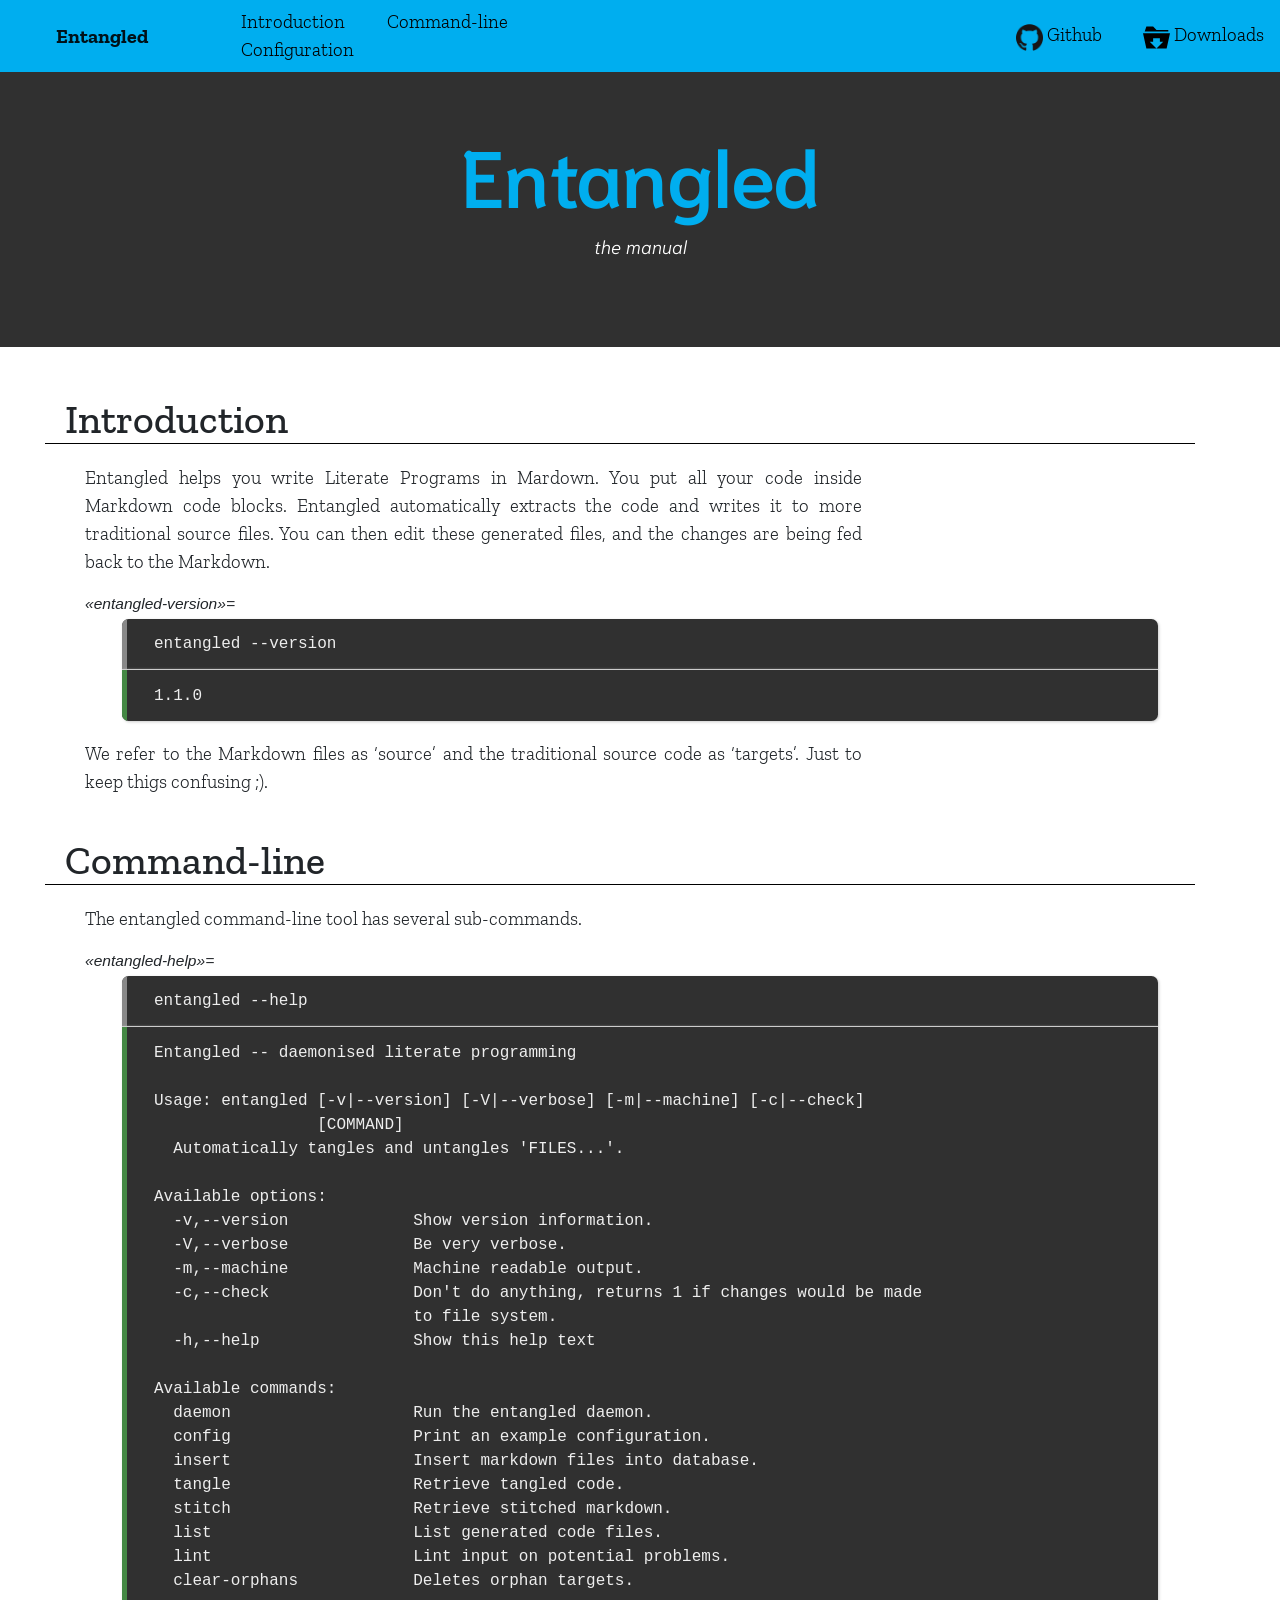
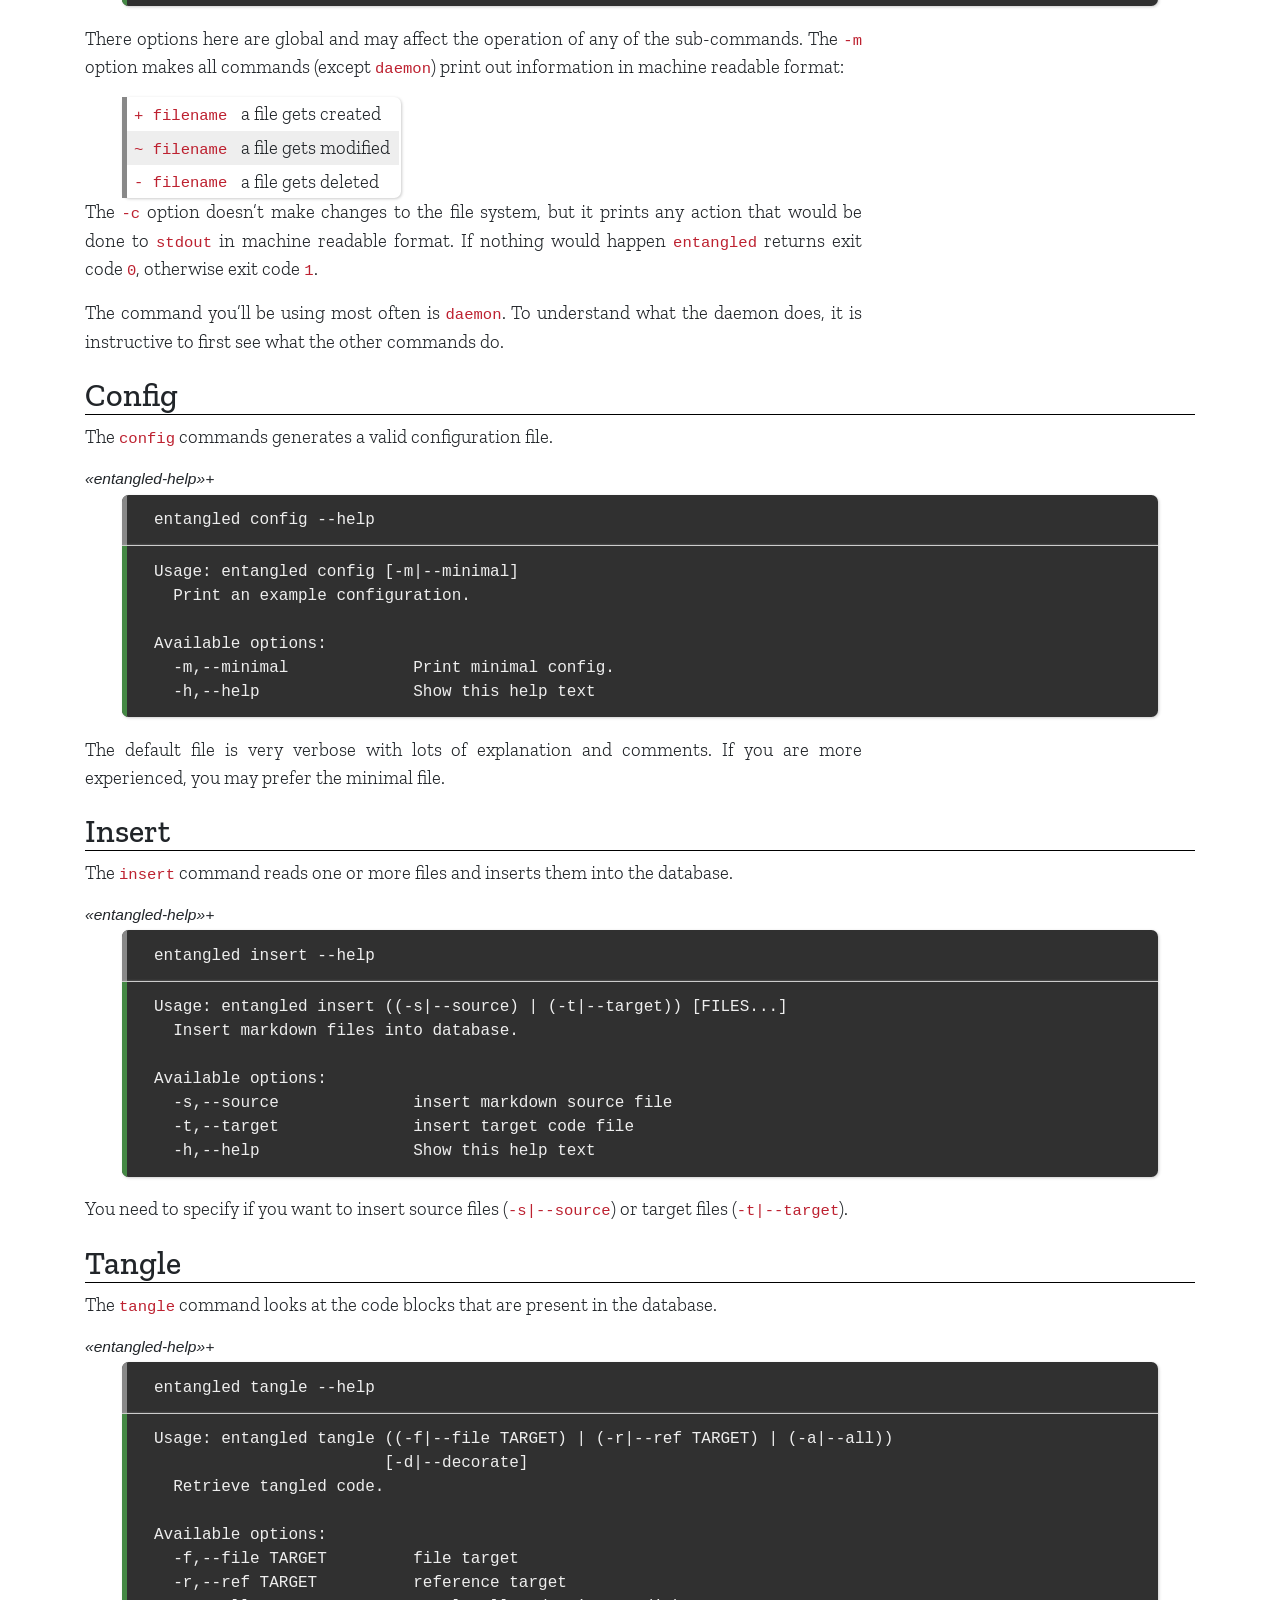
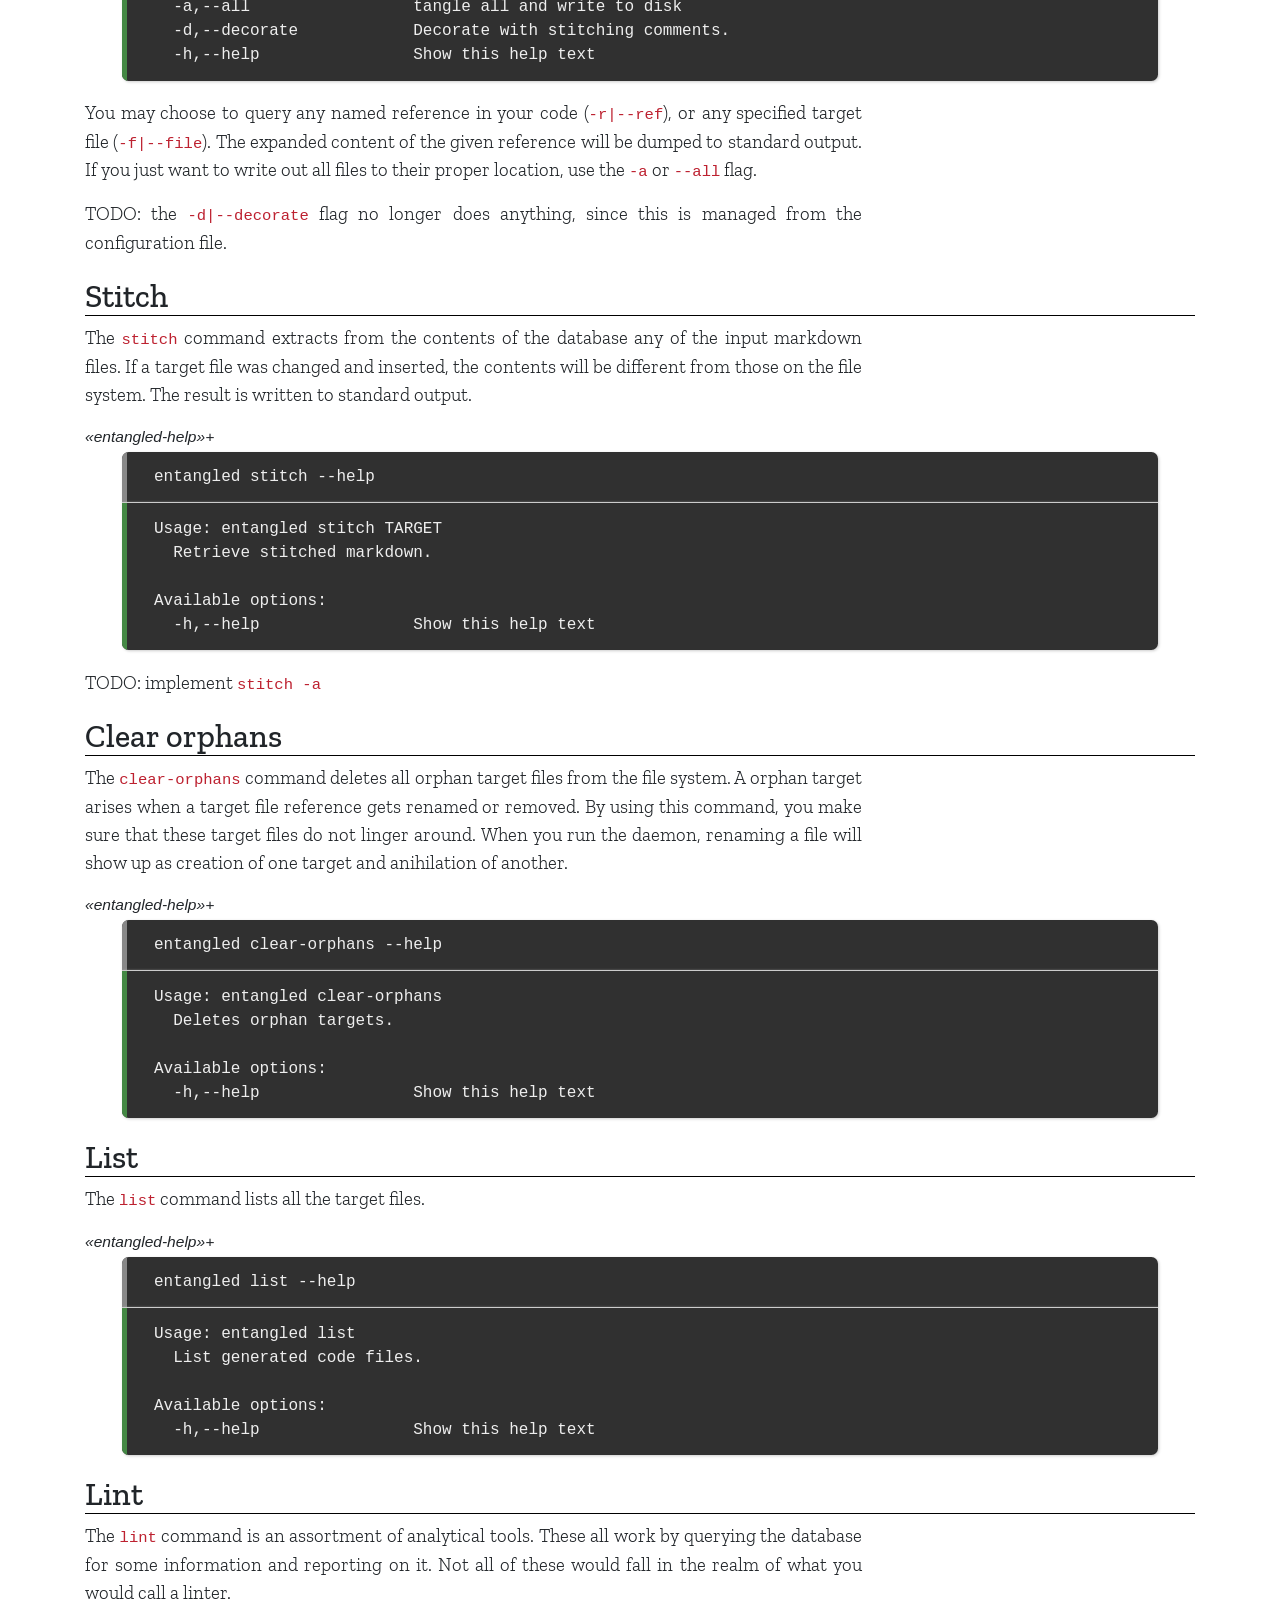
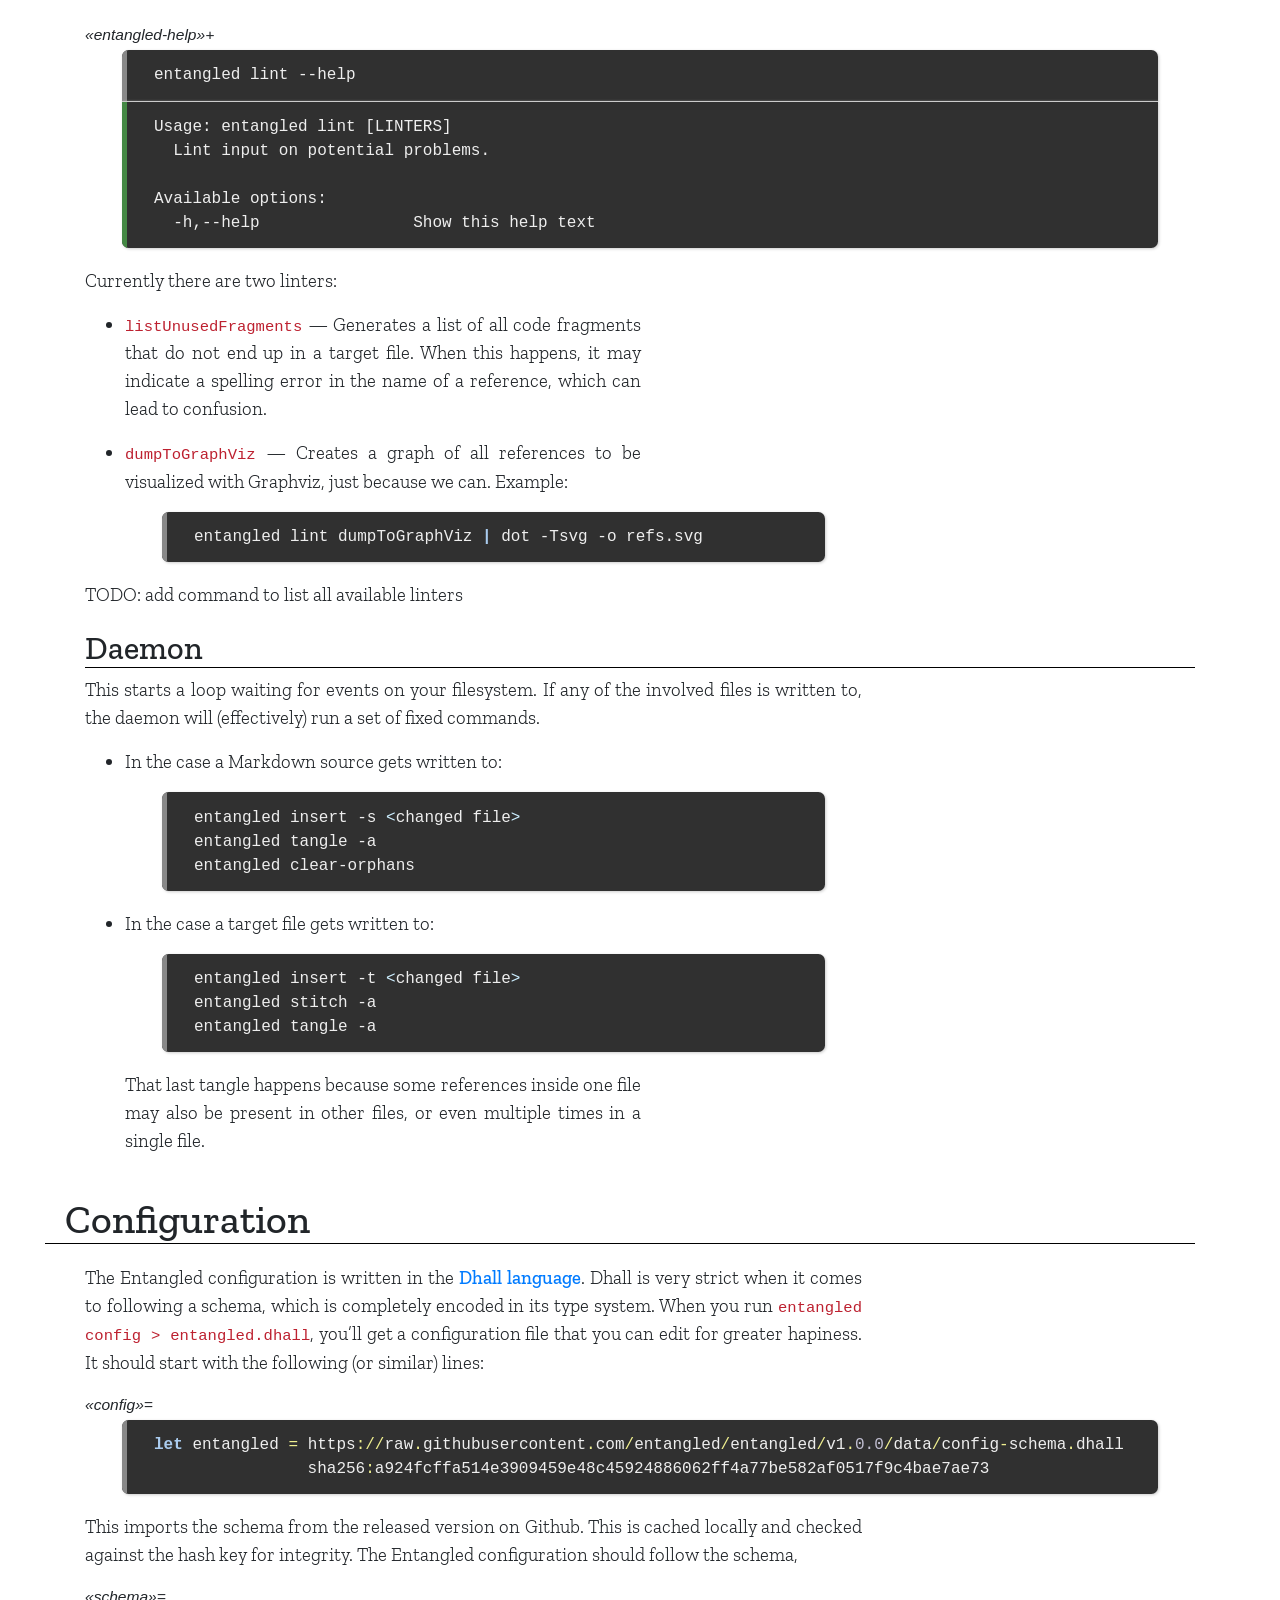
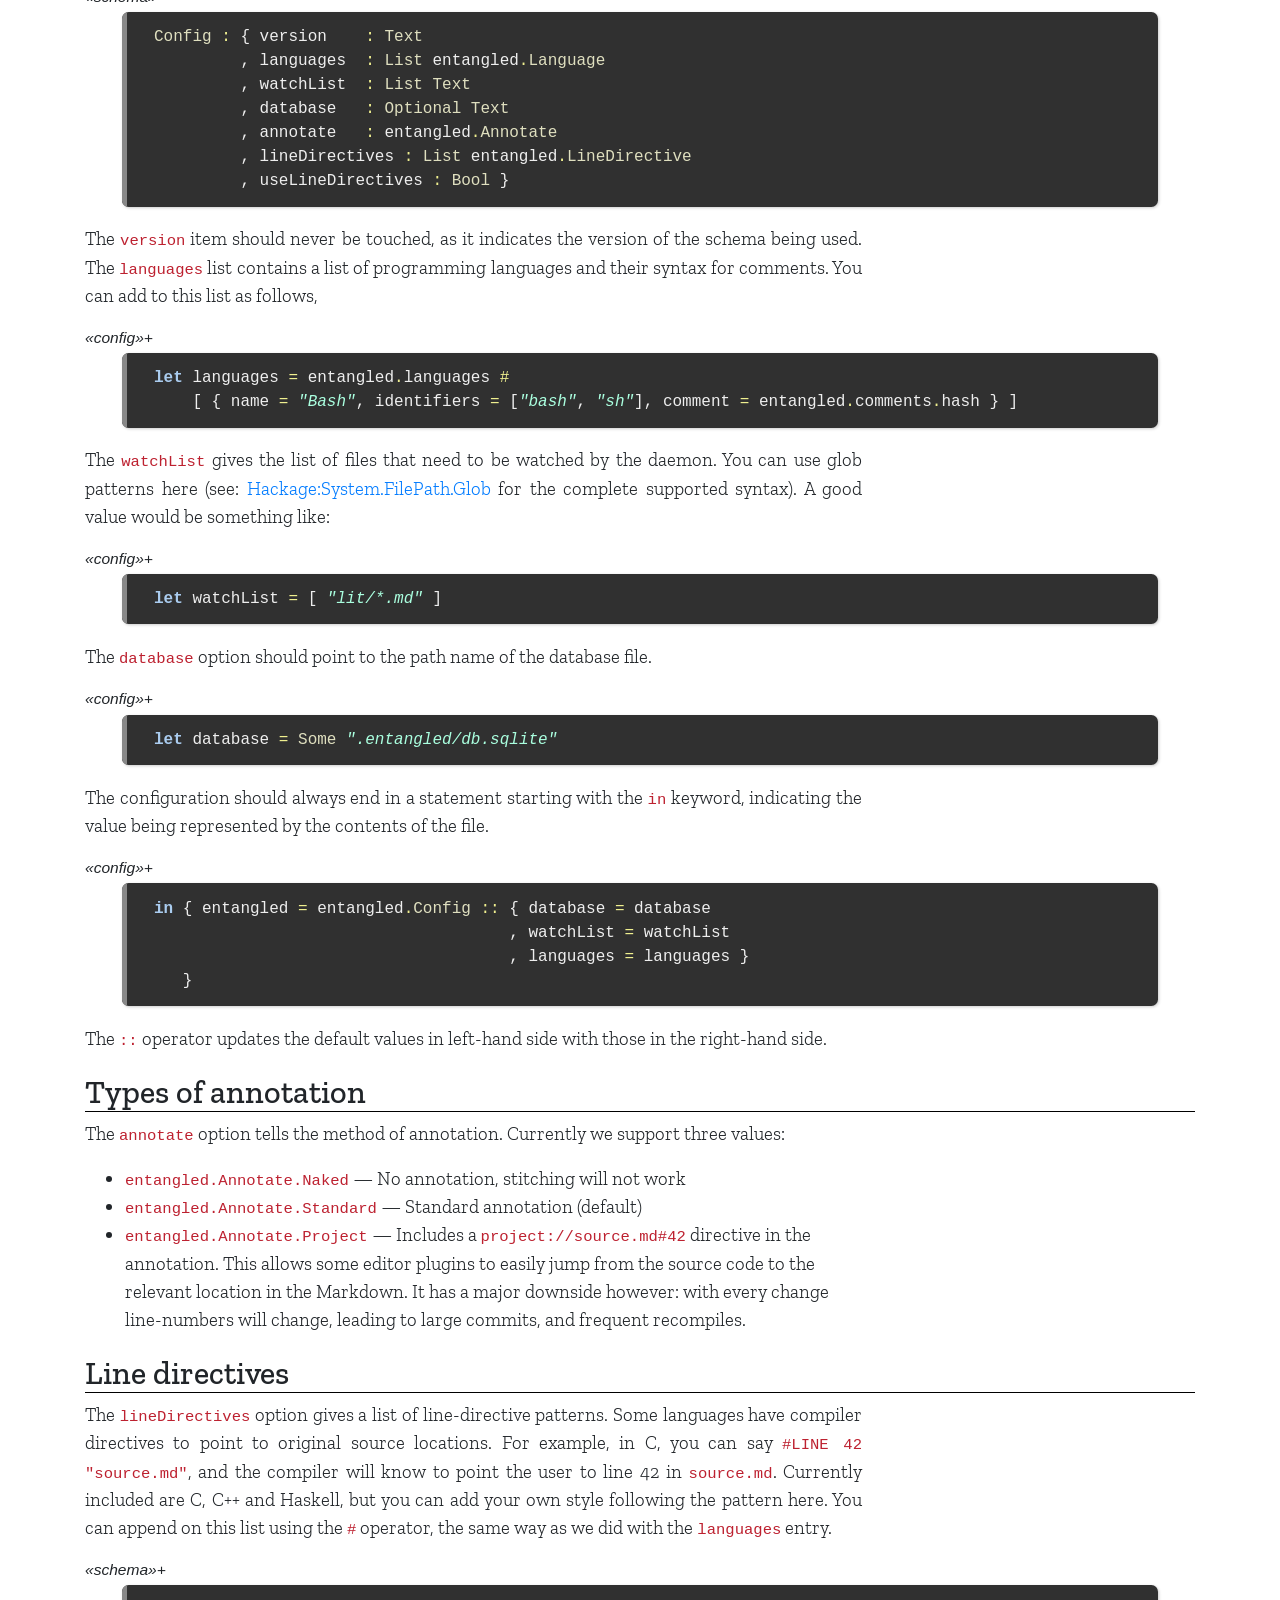
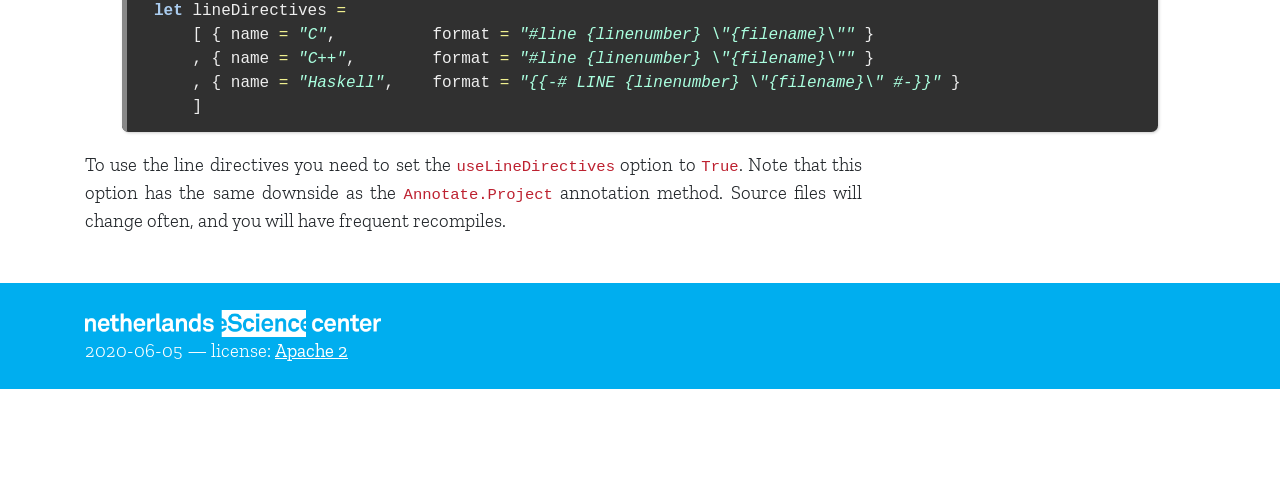
==== commit f51f53e8: "remove stupid news section; add Docker section near install instructions; update manual" ====
--- a/manual.html
+++ b/manual.html
@@ -101,8 +101,8 @@
 </ul>
 </div>
 <span id="logobar">
-<a href="https://github.com/entangled/entangled/"><img src="img/github.png" alt="Octocat" style="height: 20pt"/> Find us on Github</a>
-<a href="https://github.com/entangled/entangled/releases"><img src="img/download.svg" alt="Download" style="height: 20pt"/> Download Entangled</a>
+<a href="https://github.com/entangled/entangled/"><img src="img/github.png" alt="Octocat" style="height: 20pt"/> Github</a>
+<a href="https://github.com/entangled/entangled/releases"><img src="img/download.svg" alt="Download" style="height: 20pt"/> Downloads</a>
 </span>
 </nav>
 
@@ -126,8 +126,7 @@
 </div>
 </div>
 <div class="doctestResult">
-<div class="sourceCode" id="cb1"><pre class="sourceCode bash"><code class="sourceCode bash"><span id="cb1-1"><a href="#cb1-1"></a><span class="ex">Entangled</span> 1.0.0</span>
-<span id="cb1-2"><a href="#cb1-2"></a></span></code></pre></div>
+<div class="sourceCode" id="cb1"><pre class="sourceCode txt"><code class="sourceCode default"><span id="cb1-1"><a href="#cb1-1"></a>1.1.0</span></code></pre></div>
 </div>
 </div>
 <p>We refer to the Markdown files as ‘source’ and the traditional source code as ‘targets’. Just to keep thigs confusing ;).</p>
@@ -141,27 +140,49 @@
 </div>
 </div>
 <div class="doctestResult">
-<div class="sourceCode" id="cb2"><pre class="sourceCode bash"><code class="sourceCode bash"><span id="cb2-1"><a href="#cb2-1"></a><span class="ex">enTangleD</span> -- daemonised literate programming</span>
+<div class="sourceCode" id="cb2"><pre class="sourceCode txt"><code class="sourceCode default"><span id="cb2-1"><a href="#cb2-1"></a>Entangled -- daemonised literate programming</span>
 <span id="cb2-2"><a href="#cb2-2"></a></span>
-<span id="cb2-3"><a href="#cb2-3"></a><span class="ex">Usage</span>: entangled [-v<span class="kw">|</span><span class="ex">--version</span>] [-V<span class="kw">|</span><span class="ex">--verbose</span>] [COMMAND]</span>
-<span id="cb2-4"><a href="#cb2-4"></a>  <span class="ex">Automatically</span> tangles and untangles <span class="st">&#39;FILES...&#39;</span>.</span>
-<span id="cb2-5"><a href="#cb2-5"></a></span>
-<span id="cb2-6"><a href="#cb2-6"></a><span class="ex">Available</span> options:</span>
-<span id="cb2-7"><a href="#cb2-7"></a>  <span class="ex">-v</span>,--version             Show version information.</span>
-<span id="cb2-8"><a href="#cb2-8"></a>  <span class="ex">-V</span>,--verbose             Be very verbose.</span>
-<span id="cb2-9"><a href="#cb2-9"></a>  <span class="ex">-h</span>,--help                Show this help text</span>
-<span id="cb2-10"><a href="#cb2-10"></a></span>
-<span id="cb2-11"><a href="#cb2-11"></a><span class="ex">Available</span> commands:</span>
-<span id="cb2-12"><a href="#cb2-12"></a>  <span class="ex">daemon</span>                   Run the entangled daemon.</span>
-<span id="cb2-13"><a href="#cb2-13"></a>  <span class="ex">config</span>                   Print an example configuration.</span>
-<span id="cb2-14"><a href="#cb2-14"></a>  <span class="ex">insert</span>                   Insert markdown files into database.</span>
-<span id="cb2-15"><a href="#cb2-15"></a>  <span class="ex">tangle</span>                   Retrieve tangled code.</span>
-<span id="cb2-16"><a href="#cb2-16"></a>  <span class="ex">stitch</span>                   Retrieve stitched markdown.</span>
-<span id="cb2-17"><a href="#cb2-17"></a>  <span class="ex">list</span>                     List generated code files.</span>
-<span id="cb2-18"><a href="#cb2-18"></a>  <span class="ex">lint</span>                     Lint input on potential problems.</span>
-<span id="cb2-19"><a href="#cb2-19"></a>  <span class="ex">clear-orphans</span>            Deletes orphan targets.</span></code></pre></div>
-</div>
-</div>
+<span id="cb2-3"><a href="#cb2-3"></a>Usage: entangled [-v|--version] [-V|--verbose] [-m|--machine] [-c|--check] </span>
+<span id="cb2-4"><a href="#cb2-4"></a>                 [COMMAND]</span>
+<span id="cb2-5"><a href="#cb2-5"></a>  Automatically tangles and untangles &#39;FILES...&#39;.</span>
+<span id="cb2-6"><a href="#cb2-6"></a></span>
+<span id="cb2-7"><a href="#cb2-7"></a>Available options:</span>
+<span id="cb2-8"><a href="#cb2-8"></a>  -v,--version             Show version information.</span>
+<span id="cb2-9"><a href="#cb2-9"></a>  -V,--verbose             Be very verbose.</span>
+<span id="cb2-10"><a href="#cb2-10"></a>  -m,--machine             Machine readable output.</span>
+<span id="cb2-11"><a href="#cb2-11"></a>  -c,--check               Don&#39;t do anything, returns 1 if changes would be made</span>
+<span id="cb2-12"><a href="#cb2-12"></a>                           to file system.</span>
+<span id="cb2-13"><a href="#cb2-13"></a>  -h,--help                Show this help text</span>
+<span id="cb2-14"><a href="#cb2-14"></a></span>
+<span id="cb2-15"><a href="#cb2-15"></a>Available commands:</span>
+<span id="cb2-16"><a href="#cb2-16"></a>  daemon                   Run the entangled daemon.</span>
+<span id="cb2-17"><a href="#cb2-17"></a>  config                   Print an example configuration.</span>
+<span id="cb2-18"><a href="#cb2-18"></a>  insert                   Insert markdown files into database.</span>
+<span id="cb2-19"><a href="#cb2-19"></a>  tangle                   Retrieve tangled code.</span>
+<span id="cb2-20"><a href="#cb2-20"></a>  stitch                   Retrieve stitched markdown.</span>
+<span id="cb2-21"><a href="#cb2-21"></a>  list                     List generated code files.</span>
+<span id="cb2-22"><a href="#cb2-22"></a>  lint                     Lint input on potential problems.</span>
+<span id="cb2-23"><a href="#cb2-23"></a>  clear-orphans            Deletes orphan targets.</span></code></pre></div>
+</div>
+</div>
+<p>There options here are global and may affect the operation of any of the sub-commands. The <code>-m</code> option makes all commands (except <code>daemon</code>) print out information in machine readable format:</p>
+<table>
+<tbody>
+<tr class="odd">
+<td style="text-align: left;"><code>+ filename</code></td>
+<td style="text-align: left;">a file gets created</td>
+</tr>
+<tr class="even">
+<td style="text-align: left;"><code>~ filename</code></td>
+<td style="text-align: left;">a file gets modified</td>
+</tr>
+<tr class="odd">
+<td style="text-align: left;"><code>- filename</code></td>
+<td style="text-align: left;">a file gets deleted</td>
+</tr>
+</tbody>
+</table>
+<p>The <code>-c</code> option doesn’t make changes to the file system, but it prints any action that would be done to <code>stdout</code> in machine readable format. If nothing would happen <code>entangled</code> returns exit code <code>0</code>, otherwise exit code <code>1</code>.</p>
 <p>The command you’ll be using most often is <code>daemon</code>. To understand what the daemon does, it is instructive to first see what the other commands do.</p>
 <h2 id="config">Config</h2>
 <p>The <code>config</code> commands generates a valid configuration file.</p>
@@ -173,12 +194,12 @@
 </div>
 </div>
 <div class="doctestResult">
-<div class="sourceCode" id="cb3"><pre class="sourceCode bash"><code class="sourceCode bash"><span id="cb3-1"><a href="#cb3-1"></a><span class="ex">Usage</span>: entangled config [-m<span class="kw">|</span><span class="ex">--minimal</span>]</span>
-<span id="cb3-2"><a href="#cb3-2"></a>  <span class="ex">Print</span> an example configuration.</span>
+<div class="sourceCode" id="cb3"><pre class="sourceCode txt"><code class="sourceCode default"><span id="cb3-1"><a href="#cb3-1"></a>Usage: entangled config [-m|--minimal]</span>
+<span id="cb3-2"><a href="#cb3-2"></a>  Print an example configuration.</span>
 <span id="cb3-3"><a href="#cb3-3"></a></span>
-<span id="cb3-4"><a href="#cb3-4"></a><span class="ex">Available</span> options:</span>
-<span id="cb3-5"><a href="#cb3-5"></a>  <span class="ex">-m</span>,--minimal             Print minimal config.</span>
-<span id="cb3-6"><a href="#cb3-6"></a>  <span class="ex">-h</span>,--help                Show this help text</span></code></pre></div>
+<span id="cb3-4"><a href="#cb3-4"></a>Available options:</span>
+<span id="cb3-5"><a href="#cb3-5"></a>  -m,--minimal             Print minimal config.</span>
+<span id="cb3-6"><a href="#cb3-6"></a>  -h,--help                Show this help text</span></code></pre></div>
 </div>
 </div>
 <p>The default file is very verbose with lots of explanation and comments. If you are more experienced, you may prefer the minimal file.</p>
@@ -192,13 +213,13 @@
 </div>
 </div>
 <div class="doctestResult">
-<div class="sourceCode" id="cb4"><pre class="sourceCode bash"><code class="sourceCode bash"><span id="cb4-1"><a href="#cb4-1"></a><span class="ex">Usage</span>: entangled insert ((-s<span class="kw">|</span><span class="ex">--source</span>) <span class="kw">|</span> <span class="kw">(</span><span class="ex">-t</span><span class="kw">|</span><span class="ex">--target</span><span class="kw">)</span>) [<span class="ex">FILES...</span>]</span>
-<span id="cb4-2"><a href="#cb4-2"></a>  <span class="ex">Insert</span> markdown files into database.</span>
+<div class="sourceCode" id="cb4"><pre class="sourceCode txt"><code class="sourceCode default"><span id="cb4-1"><a href="#cb4-1"></a>Usage: entangled insert ((-s|--source) | (-t|--target)) [FILES...]</span>
+<span id="cb4-2"><a href="#cb4-2"></a>  Insert markdown files into database.</span>
 <span id="cb4-3"><a href="#cb4-3"></a></span>
-<span id="cb4-4"><a href="#cb4-4"></a><span class="ex">Available</span> options:</span>
-<span id="cb4-5"><a href="#cb4-5"></a>  <span class="ex">-s</span>,--source              insert markdown source file</span>
-<span id="cb4-6"><a href="#cb4-6"></a>  <span class="ex">-t</span>,--target              insert target code file</span>
-<span id="cb4-7"><a href="#cb4-7"></a>  <span class="ex">-h</span>,--help                Show this help text</span></code></pre></div>
+<span id="cb4-4"><a href="#cb4-4"></a>Available options:</span>
+<span id="cb4-5"><a href="#cb4-5"></a>  -s,--source              insert markdown source file</span>
+<span id="cb4-6"><a href="#cb4-6"></a>  -t,--target              insert target code file</span>
+<span id="cb4-7"><a href="#cb4-7"></a>  -h,--help                Show this help text</span></code></pre></div>
 </div>
 </div>
 <p>You need to specify if you want to insert source files (<code>-s|--source</code>) or target files (<code>-t|--target</code>).</p>
@@ -212,16 +233,16 @@
 </div>
 </div>
 <div class="doctestResult">
-<div class="sourceCode" id="cb5"><pre class="sourceCode bash"><code class="sourceCode bash"><span id="cb5-1"><a href="#cb5-1"></a><span class="ex">Usage</span>: entangled tangle ((-f<span class="kw">|</span><span class="ex">--file</span> TARGET) <span class="kw">|</span> <span class="kw">(</span><span class="ex">-r</span><span class="kw">|</span><span class="ex">--ref</span> TARGET<span class="kw">)</span> <span class="kw">|</span> <span class="kw">(</span><span class="ex">-a</span><span class="kw">|</span><span class="ex">--all</span><span class="kw">)</span>) </span>
-<span id="cb5-2"><a href="#cb5-2"></a>                        [<span class="ex">-d</span><span class="kw">|</span><span class="ex">--decorate</span>]</span>
-<span id="cb5-3"><a href="#cb5-3"></a>  <span class="ex">Retrieve</span> tangled code.</span>
+<div class="sourceCode" id="cb5"><pre class="sourceCode txt"><code class="sourceCode default"><span id="cb5-1"><a href="#cb5-1"></a>Usage: entangled tangle ((-f|--file TARGET) | (-r|--ref TARGET) | (-a|--all)) </span>
+<span id="cb5-2"><a href="#cb5-2"></a>                        [-d|--decorate]</span>
+<span id="cb5-3"><a href="#cb5-3"></a>  Retrieve tangled code.</span>
 <span id="cb5-4"><a href="#cb5-4"></a></span>
-<span id="cb5-5"><a href="#cb5-5"></a><span class="ex">Available</span> options:</span>
-<span id="cb5-6"><a href="#cb5-6"></a>  <span class="ex">-f</span>,--file TARGET         file target</span>
-<span id="cb5-7"><a href="#cb5-7"></a>  <span class="ex">-r</span>,--ref TARGET          reference target</span>
-<span id="cb5-8"><a href="#cb5-8"></a>  <span class="ex">-a</span>,--all                 tangle all and write to disk</span>
-<span id="cb5-9"><a href="#cb5-9"></a>  <span class="ex">-d</span>,--decorate            Decorate with stitching comments.</span>
-<span id="cb5-10"><a href="#cb5-10"></a>  <span class="ex">-h</span>,--help                Show this help text</span></code></pre></div>
+<span id="cb5-5"><a href="#cb5-5"></a>Available options:</span>
+<span id="cb5-6"><a href="#cb5-6"></a>  -f,--file TARGET         file target</span>
+<span id="cb5-7"><a href="#cb5-7"></a>  -r,--ref TARGET          reference target</span>
+<span id="cb5-8"><a href="#cb5-8"></a>  -a,--all                 tangle all and write to disk</span>
+<span id="cb5-9"><a href="#cb5-9"></a>  -d,--decorate            Decorate with stitching comments.</span>
+<span id="cb5-10"><a href="#cb5-10"></a>  -h,--help                Show this help text</span></code></pre></div>
 </div>
 </div>
 <p>You may choose to query any named reference in your code (<code>-r|--ref</code>), or any specified target file (<code>-f|--file</code>). The expanded content of the given reference will be dumped to standard output. If you just want to write out all files to their proper location, use the <code>-a</code> or <code>--all</code> flag.</p>
@@ -236,11 +257,11 @@
 </div>
 </div>
 <div class="doctestResult">
-<div class="sourceCode" id="cb6"><pre class="sourceCode bash"><code class="sourceCode bash"><span id="cb6-1"><a href="#cb6-1"></a><span class="ex">Usage</span>: entangled stitch TARGET</span>
-<span id="cb6-2"><a href="#cb6-2"></a>  <span class="ex">Retrieve</span> stitched markdown.</span>
+<div class="sourceCode" id="cb6"><pre class="sourceCode txt"><code class="sourceCode default"><span id="cb6-1"><a href="#cb6-1"></a>Usage: entangled stitch TARGET</span>
+<span id="cb6-2"><a href="#cb6-2"></a>  Retrieve stitched markdown.</span>
 <span id="cb6-3"><a href="#cb6-3"></a></span>
-<span id="cb6-4"><a href="#cb6-4"></a><span class="ex">Available</span> options:</span>
-<span id="cb6-5"><a href="#cb6-5"></a>  <span class="ex">-h</span>,--help                Show this help text</span></code></pre></div>
+<span id="cb6-4"><a href="#cb6-4"></a>Available options:</span>
+<span id="cb6-5"><a href="#cb6-5"></a>  -h,--help                Show this help text</span></code></pre></div>
 </div>
 </div>
 <p>TODO: implement <code>stitch -a</code></p>
@@ -254,11 +275,11 @@
 </div>
 </div>
 <div class="doctestResult">
-<div class="sourceCode" id="cb7"><pre class="sourceCode bash"><code class="sourceCode bash"><span id="cb7-1"><a href="#cb7-1"></a><span class="ex">Usage</span>: entangled clear-orphans </span>
-<span id="cb7-2"><a href="#cb7-2"></a>  <span class="ex">Deletes</span> orphan targets.</span>
+<div class="sourceCode" id="cb7"><pre class="sourceCode txt"><code class="sourceCode default"><span id="cb7-1"><a href="#cb7-1"></a>Usage: entangled clear-orphans </span>
+<span id="cb7-2"><a href="#cb7-2"></a>  Deletes orphan targets.</span>
 <span id="cb7-3"><a href="#cb7-3"></a></span>
-<span id="cb7-4"><a href="#cb7-4"></a><span class="ex">Available</span> options:</span>
-<span id="cb7-5"><a href="#cb7-5"></a>  <span class="ex">-h</span>,--help                Show this help text</span></code></pre></div>
+<span id="cb7-4"><a href="#cb7-4"></a>Available options:</span>
+<span id="cb7-5"><a href="#cb7-5"></a>  -h,--help                Show this help text</span></code></pre></div>
 </div>
 </div>
 <h2 id="list">List</h2>
@@ -271,11 +292,11 @@
 </div>
 </div>
 <div class="doctestResult">
-<div class="sourceCode" id="cb8"><pre class="sourceCode bash"><code class="sourceCode bash"><span id="cb8-1"><a href="#cb8-1"></a><span class="ex">Usage</span>: entangled list </span>
-<span id="cb8-2"><a href="#cb8-2"></a>  <span class="ex">List</span> generated code files.</span>
+<div class="sourceCode" id="cb8"><pre class="sourceCode txt"><code class="sourceCode default"><span id="cb8-1"><a href="#cb8-1"></a>Usage: entangled list </span>
+<span id="cb8-2"><a href="#cb8-2"></a>  List generated code files.</span>
 <span id="cb8-3"><a href="#cb8-3"></a></span>
-<span id="cb8-4"><a href="#cb8-4"></a><span class="ex">Available</span> options:</span>
-<span id="cb8-5"><a href="#cb8-5"></a>  <span class="ex">-h</span>,--help                Show this help text</span></code></pre></div>
+<span id="cb8-4"><a href="#cb8-4"></a>Available options:</span>
+<span id="cb8-5"><a href="#cb8-5"></a>  -h,--help                Show this help text</span></code></pre></div>
 </div>
 </div>
 <h2 id="lint">Lint</h2>
@@ -288,11 +309,11 @@
 </div>
 </div>
 <div class="doctestResult">
-<div class="sourceCode" id="cb9"><pre class="sourceCode bash"><code class="sourceCode bash"><span id="cb9-1"><a href="#cb9-1"></a><span class="ex">Usage</span>: entangled lint [LINTERS]</span>
-<span id="cb9-2"><a href="#cb9-2"></a>  <span class="ex">Lint</span> input on potential problems.</span>
+<div class="sourceCode" id="cb9"><pre class="sourceCode txt"><code class="sourceCode default"><span id="cb9-1"><a href="#cb9-1"></a>Usage: entangled lint [LINTERS]</span>
+<span id="cb9-2"><a href="#cb9-2"></a>  Lint input on potential problems.</span>
 <span id="cb9-3"><a href="#cb9-3"></a></span>
-<span id="cb9-4"><a href="#cb9-4"></a><span class="ex">Available</span> options:</span>
-<span id="cb9-5"><a href="#cb9-5"></a>  <span class="ex">-h</span>,--help                Show this help text</span></code></pre></div>
+<span id="cb9-4"><a href="#cb9-4"></a>Available options:</span>
+<span id="cb9-5"><a href="#cb9-5"></a>  -h,--help                Show this help text</span></code></pre></div>
 </div>
 </div>
 <p>Currently there are two linters:</p>
@@ -370,8 +391,8 @@
 <div class="annotated-code">
 <p><span><em>«schema»+</em></span></p>
 <div class="sourceCode" id="schema"><pre class="sourceCode dhall"><code class="sourceCode dhall"><span id="schema-1"><a href="#schema-1"></a><span class="kw">let</span> lineDirectives <span class="fu">=</span></span>
-<span id="schema-2"><a href="#schema-2"></a>    [ { name <span class="fu">=</span> <span class="st">&quot;C&quot;</span>,          format <span class="fu">=</span> <span class="st">&quot;#LINE {linenumber} \&quot;{filename}\&quot;&quot;</span> }</span>
-<span id="schema-3"><a href="#schema-3"></a>    , { name <span class="fu">=</span> <span class="st">&quot;C++&quot;</span>,        format <span class="fu">=</span> <span class="st">&quot;#LINE {linenumber} \&quot;{filename}\&quot;&quot;</span> }</span>
+<span id="schema-2"><a href="#schema-2"></a>    [ { name <span class="fu">=</span> <span class="st">&quot;C&quot;</span>,          format <span class="fu">=</span> <span class="st">&quot;#line {linenumber} \&quot;{filename}\&quot;&quot;</span> }</span>
+<span id="schema-3"><a href="#schema-3"></a>    , { name <span class="fu">=</span> <span class="st">&quot;C++&quot;</span>,        format <span class="fu">=</span> <span class="st">&quot;#line {linenumber} \&quot;{filename}\&quot;&quot;</span> }</span>
 <span id="schema-4"><a href="#schema-4"></a>    , { name <span class="fu">=</span> <span class="st">&quot;Haskell&quot;</span>,    format <span class="fu">=</span> <span class="st">&quot;{{-# LINE {linenumber} \&quot;{filename}\&quot; #-}}&quot;</span> }</span>
 <span id="schema-5"><a href="#schema-5"></a>    ]</span></code></pre></div>
 </div>
@@ -380,7 +401,7 @@
 
 <footer class="py-4 footer"><div class="container">
 <a href="https://esciencecenter.nl/"><img src="img/escience_white.png" style="height: 20pt" /></a><br />
-2020-05-29 — license: <a href="https://www.apache.org/licenses/LICENSE-2.0">Apache 2</a>
+2020-06-05 — license: <a href="https://www.apache.org/licenses/LICENSE-2.0">Apache 2</a>
 </div></footer>
 
 
--- a/css/code-examples.css
+++ b/css/code-examples.css
@@ -150,6 +150,13 @@
     margin-left: 10pt;
 }
 
+.example .given-input pre {
+    padding-left: 0.5em;
+}
+
+.example pre {
+    font-size: smaller;
+}
 
 @media only screen and (min-width: 768px) {
     body {
@@ -181,6 +188,15 @@
     flex: 1;
     }
 
+    .example .given-input pre {
+        padding-left: 1em;
+    }
+
+    .example pre {
+        font-size: 12pt;
+    }
+
+
     blockquote p {
         width: 100%;
     }
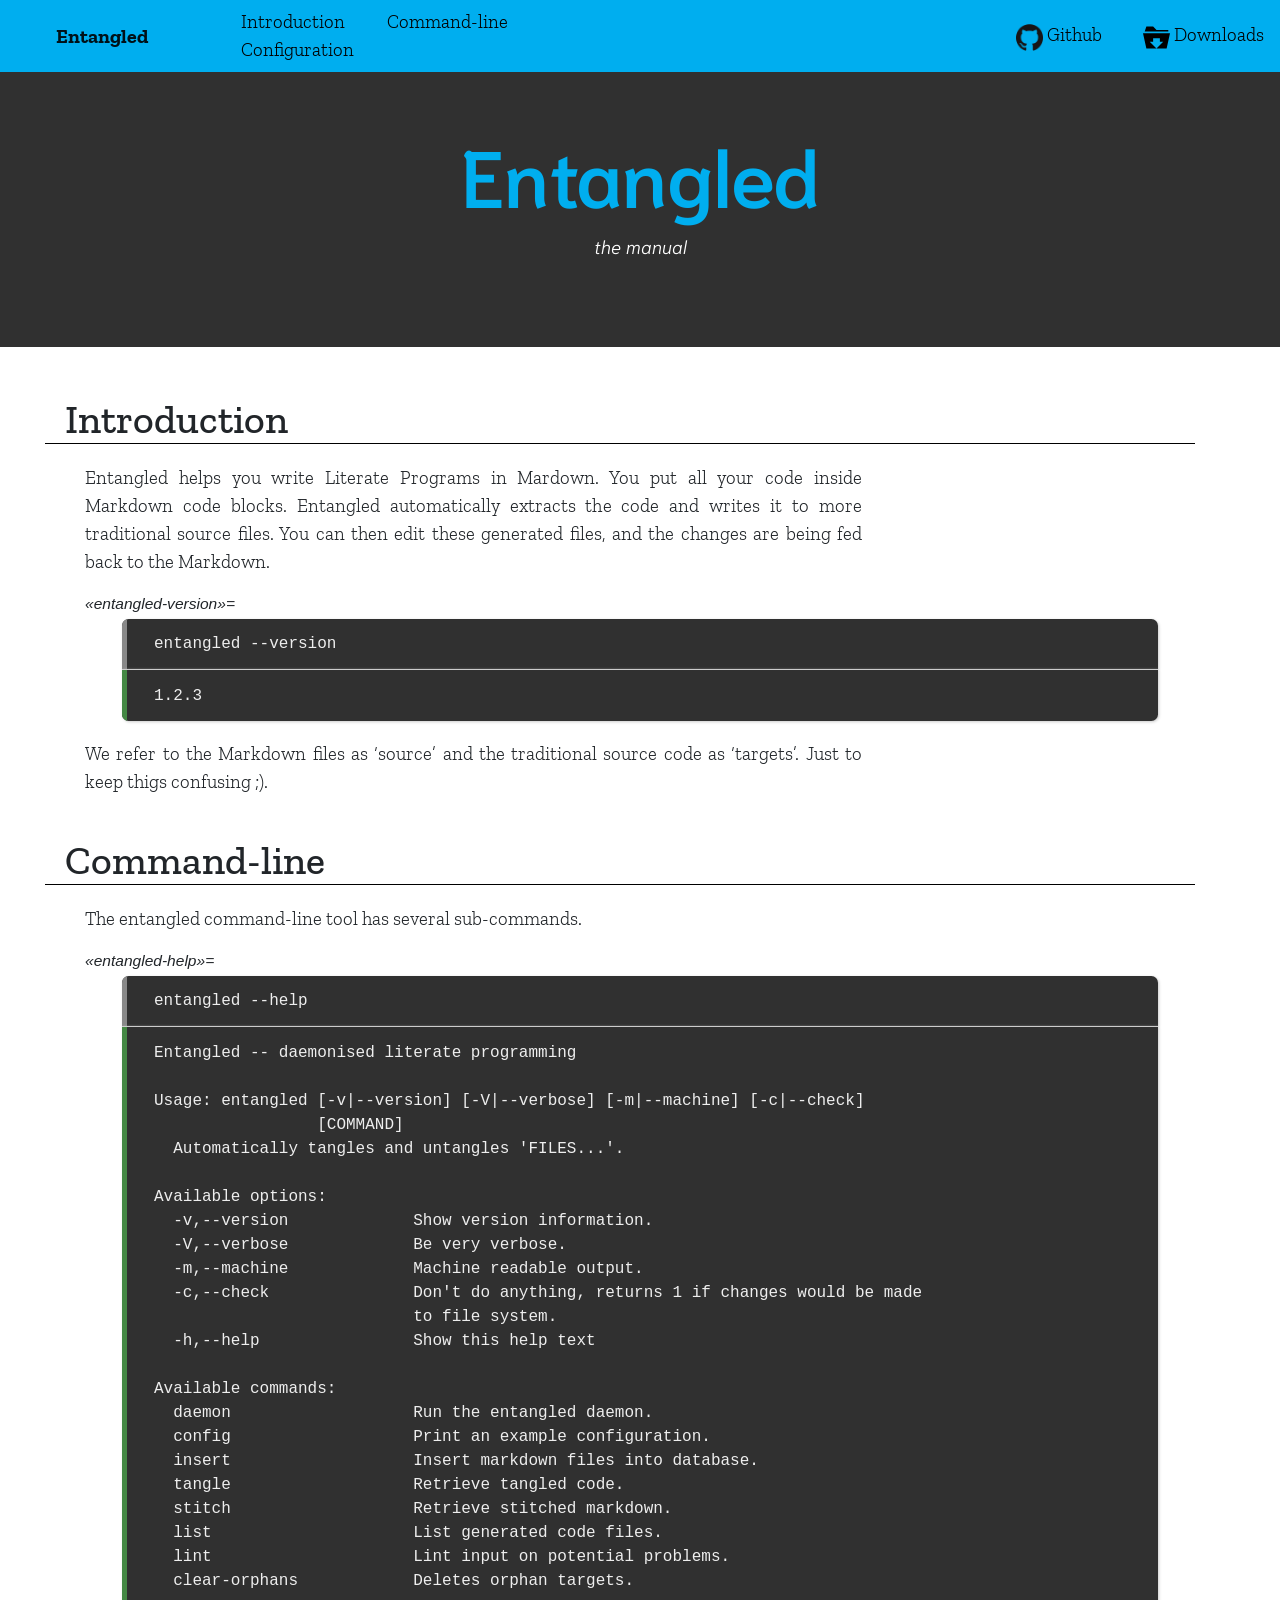
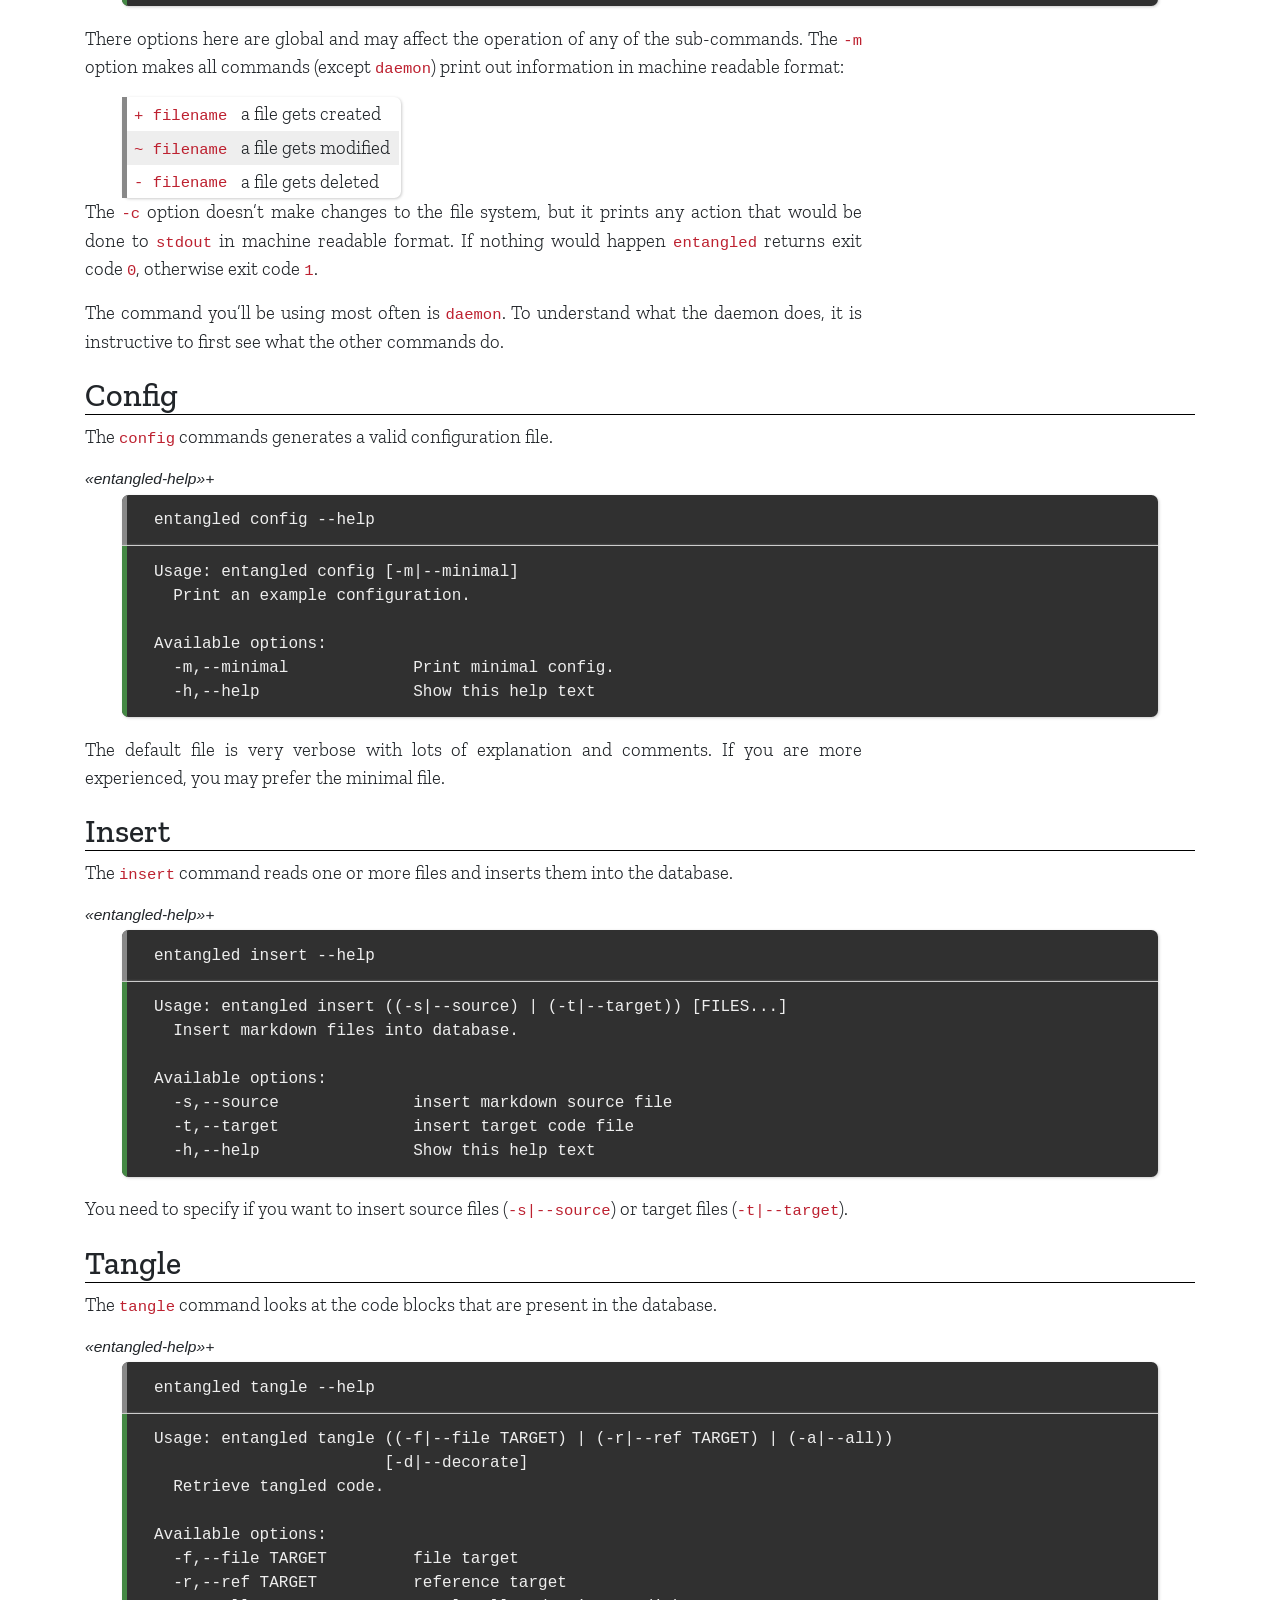
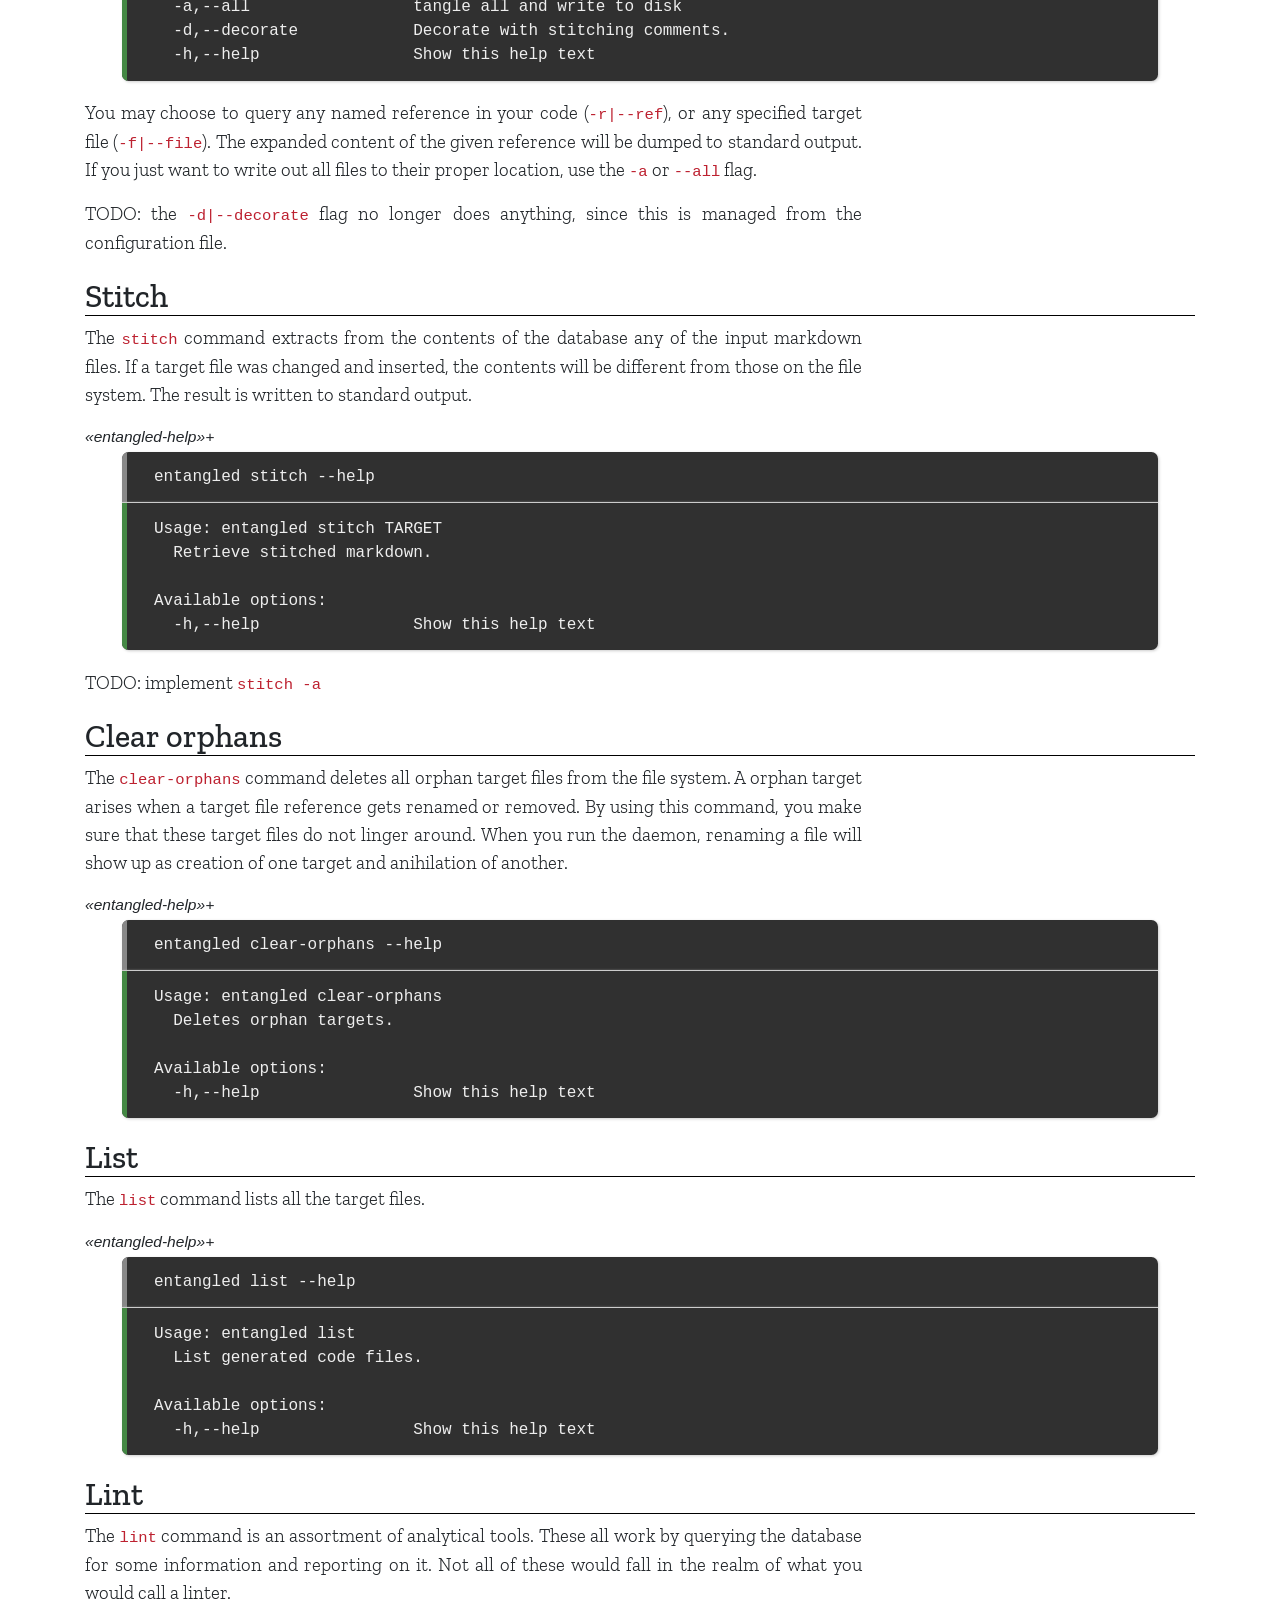
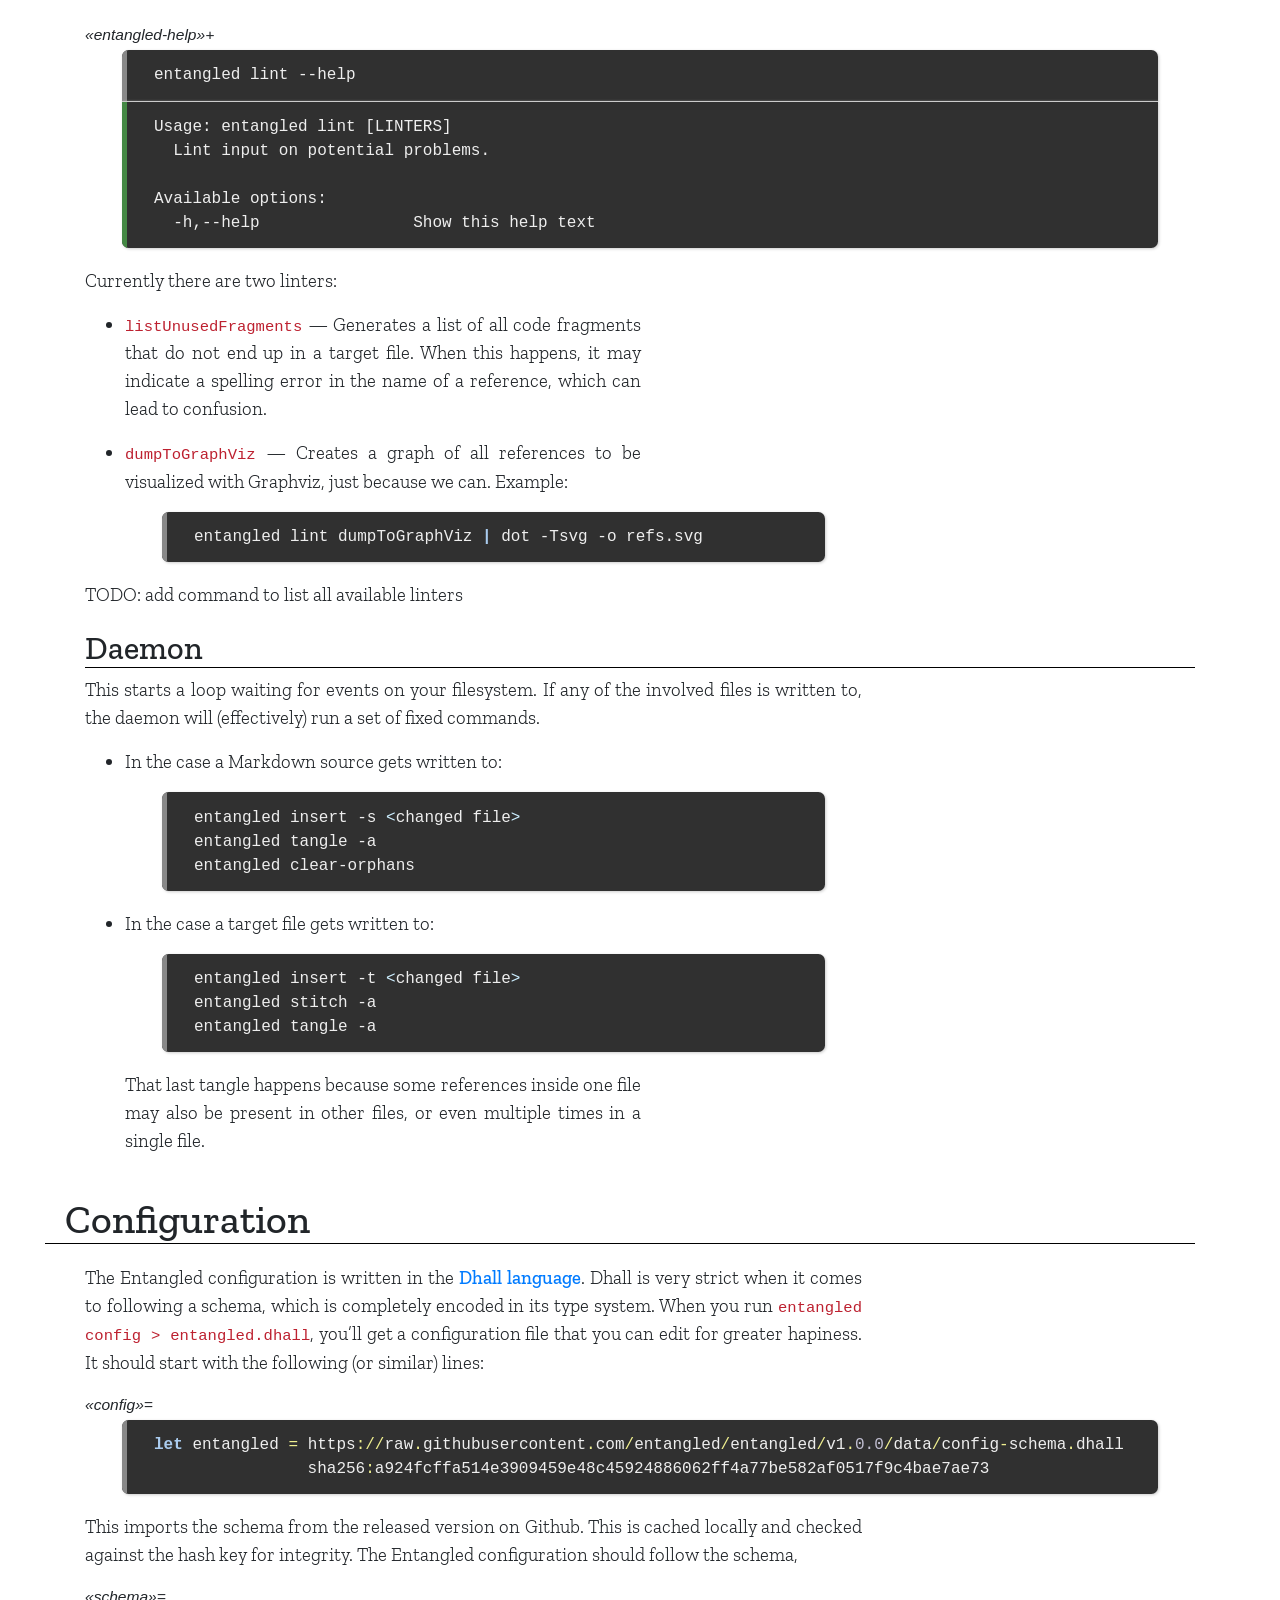
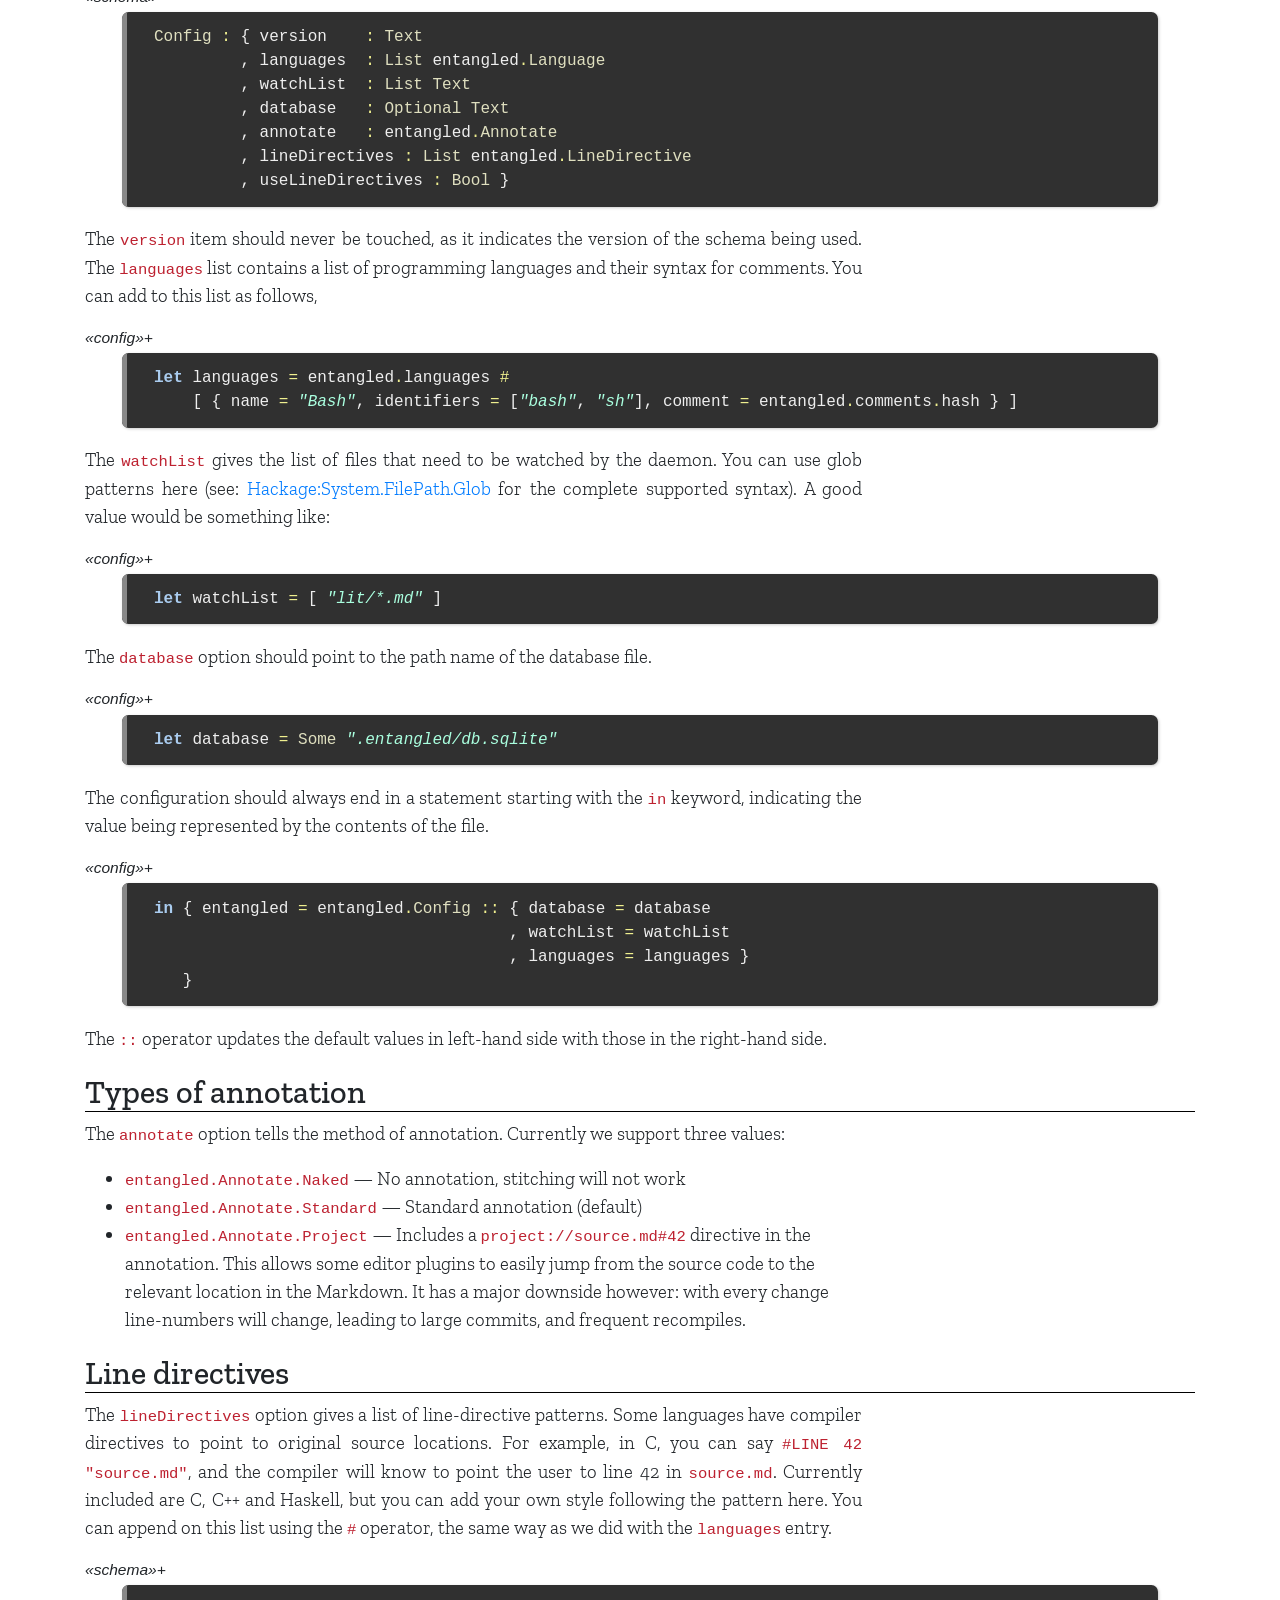
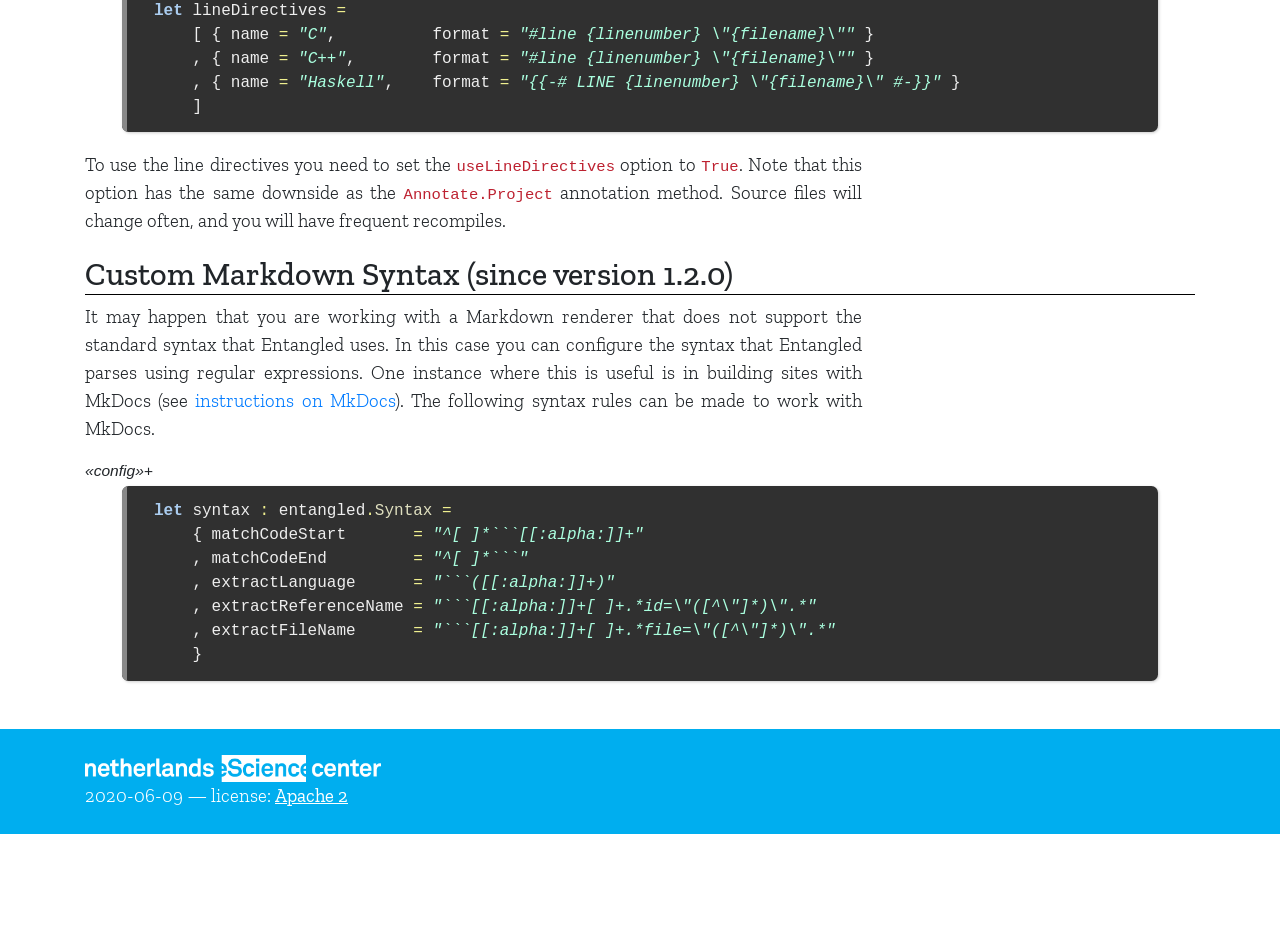
==== commit 2548d2dd: "add documentation on mkdocs" ====
--- a/manual.html
+++ b/manual.html
@@ -126,7 +126,7 @@
 </div>
 </div>
 <div class="doctestResult">
-<div class="sourceCode" id="cb1"><pre class="sourceCode txt"><code class="sourceCode default"><span id="cb1-1"><a href="#cb1-1"></a>1.1.0</span></code></pre></div>
+<div class="sourceCode" id="cb1"><pre class="sourceCode txt"><code class="sourceCode default"><span id="cb1-1"><a href="#cb1-1"></a>1.2.3</span></code></pre></div>
 </div>
 </div>
 <p>We refer to the Markdown files as ‘source’ and the traditional source code as ‘targets’. Just to keep thigs confusing ;).</p>
@@ -397,11 +397,23 @@
 <span id="schema-5"><a href="#schema-5"></a>    ]</span></code></pre></div>
 </div>
 <p>To use the line directives you need to set the <code>useLineDirectives</code> option to <code>True</code>. Note that this option has the same downside as the <code>Annotate.Project</code> annotation method. Source files will change often, and you will have frequent recompiles.</p>
+<h2 id="custom-markdown-syntax-since-version-1.2.0">Custom Markdown Syntax (since version 1.2.0)</h2>
+<p>It may happen that you are working with a Markdown renderer that does not support the standard syntax that Entangled uses. In this case you can configure the syntax that Entangled parses using regular expressions. One instance where this is useful is in building sites with MkDocs (see <a href="https://entangled.github.io/mkdocs">instructions on MkDocs</a>). The following syntax rules can be made to work with MkDocs.</p>
+<div class="annotated-code">
+<p><span><em>«config»+</em></span></p>
+<div class="sourceCode" id="config"><pre class="sourceCode dhall"><code class="sourceCode dhall"><span id="config-1"><a href="#config-1"></a><span class="kw">let</span> syntax <span class="fu">:</span> entangled<span class="fu">.</span><span class="dt">Syntax</span> <span class="fu">=</span></span>
+<span id="config-2"><a href="#config-2"></a>    { matchCodeStart       <span class="fu">=</span> <span class="st">&quot;^[ ]*```[[:alpha:]]+&quot;</span></span>
+<span id="config-3"><a href="#config-3"></a>    , matchCodeEnd         <span class="fu">=</span> <span class="st">&quot;^[ ]*```&quot;</span></span>
+<span id="config-4"><a href="#config-4"></a>    , extractLanguage      <span class="fu">=</span> <span class="st">&quot;```([[:alpha:]]+)&quot;</span></span>
+<span id="config-5"><a href="#config-5"></a>    , extractReferenceName <span class="fu">=</span> <span class="st">&quot;```[[:alpha:]]+[ ]+.*id=\&quot;([^\&quot;]*)\&quot;.*&quot;</span></span>
+<span id="config-6"><a href="#config-6"></a>    , extractFileName      <span class="fu">=</span> <span class="st">&quot;```[[:alpha:]]+[ ]+.*file=\&quot;([^\&quot;]*)\&quot;.*&quot;</span> </span>
+<span id="config-7"><a href="#config-7"></a>    }</span></code></pre></div>
+</div>
 </div></main>
 
 <footer class="py-4 footer"><div class="container">
 <a href="https://esciencecenter.nl/"><img src="img/escience_white.png" style="height: 20pt" /></a><br />
-2020-06-05 — license: <a href="https://www.apache.org/licenses/LICENSE-2.0">Apache 2</a>
+2020-06-09 — license: <a href="https://www.apache.org/licenses/LICENSE-2.0">Apache 2</a>
 </div></footer>
 
 
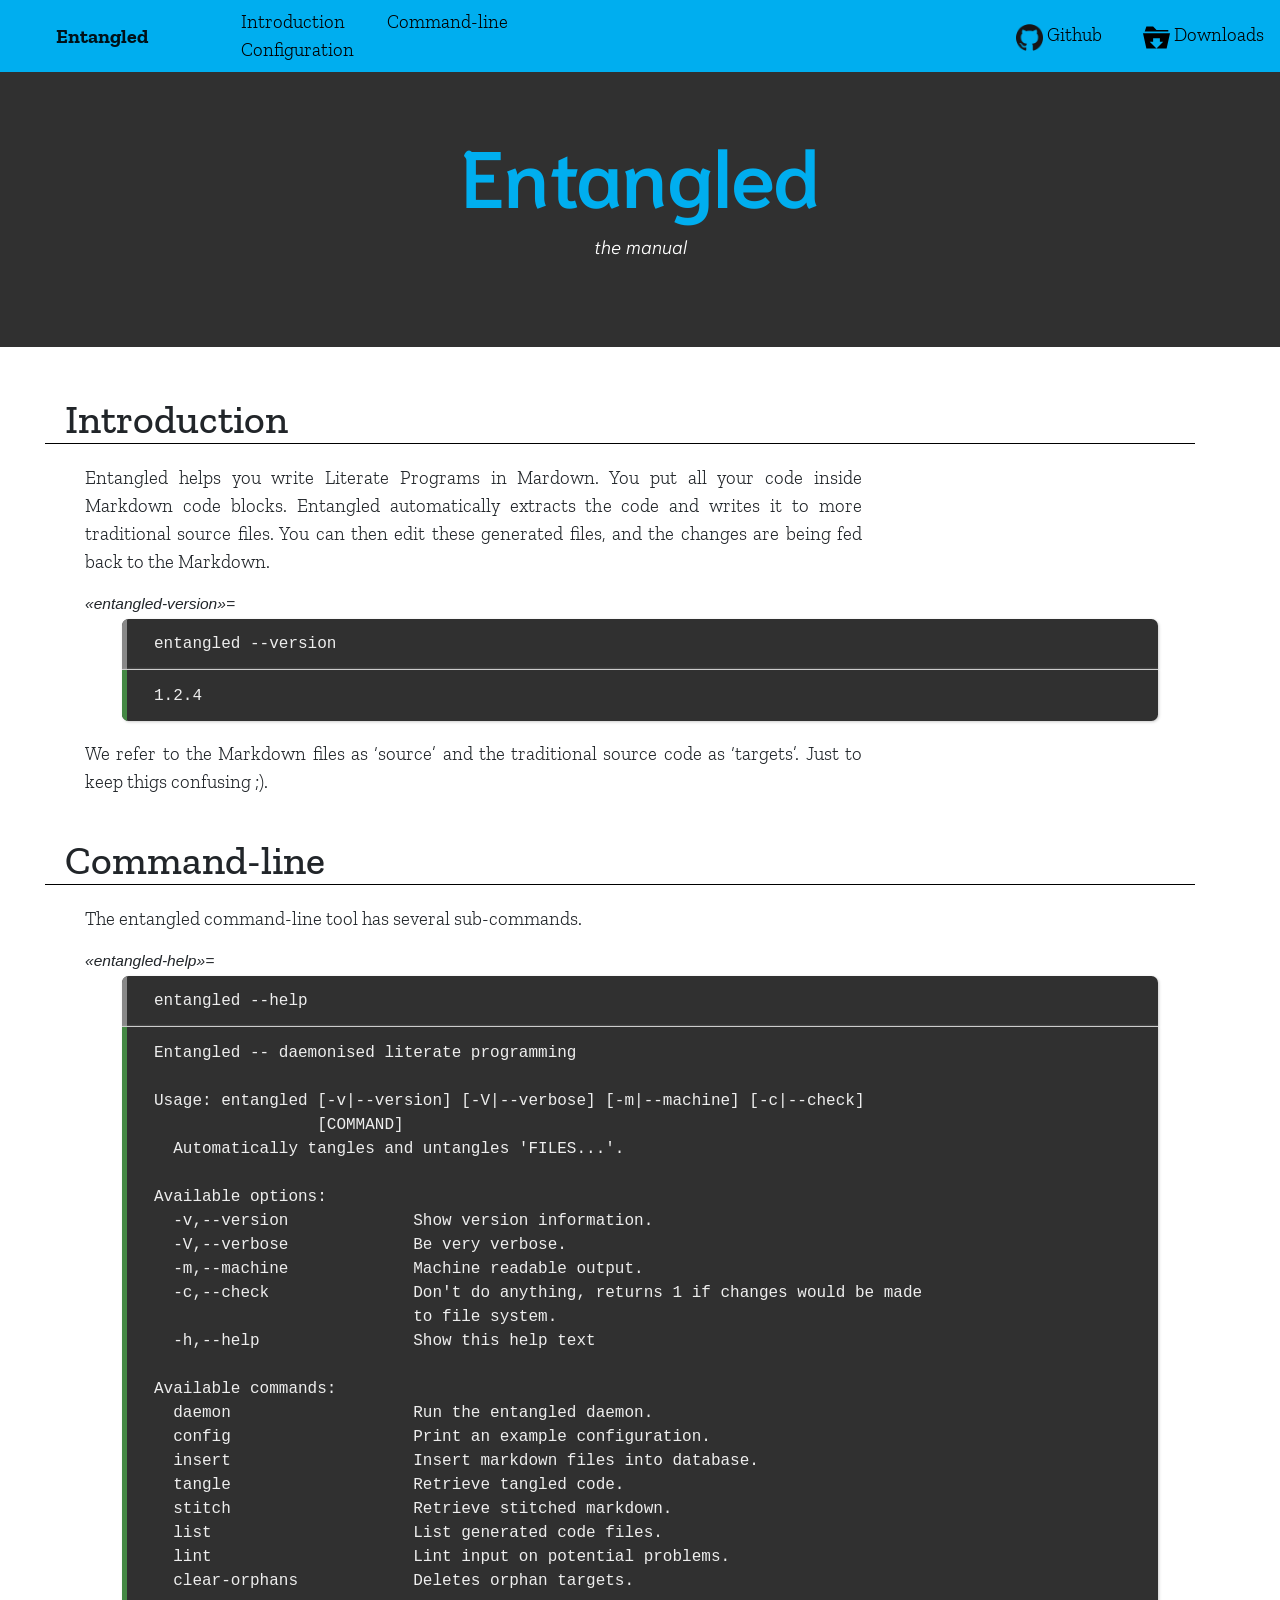
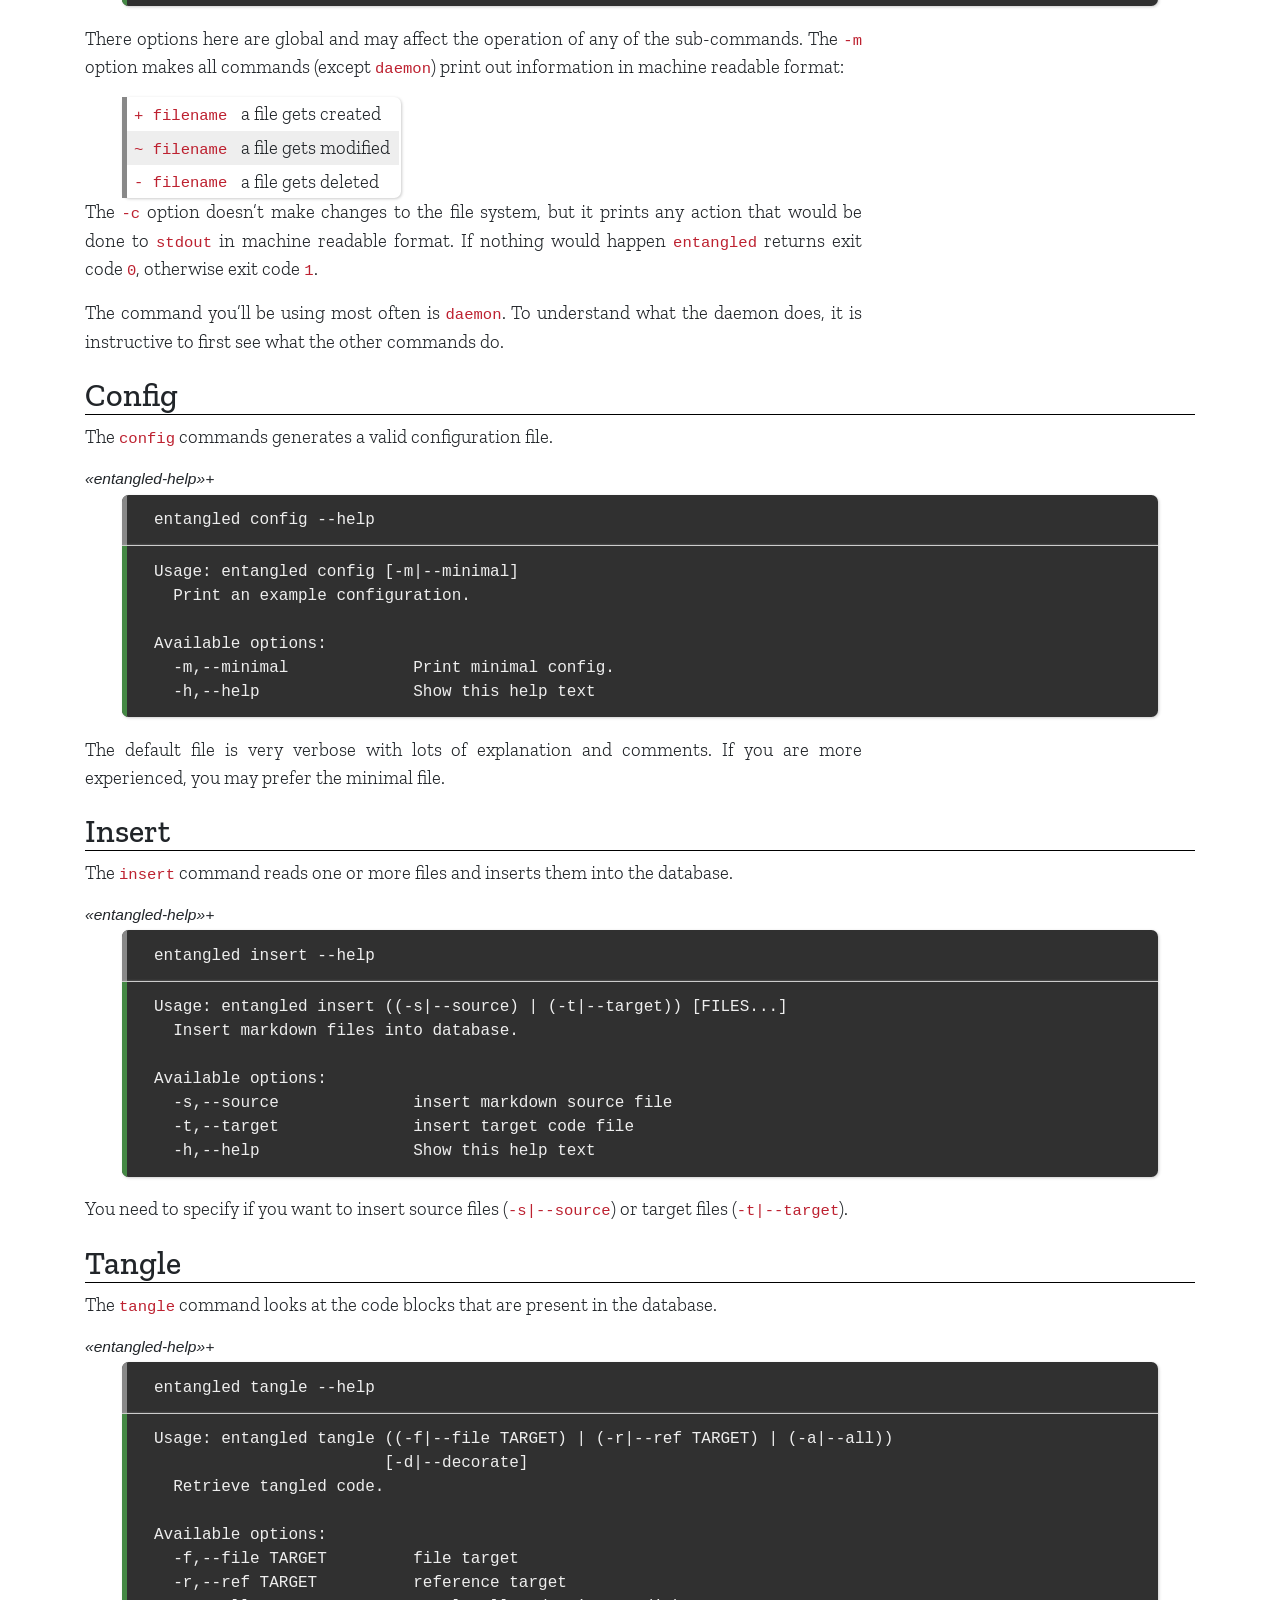
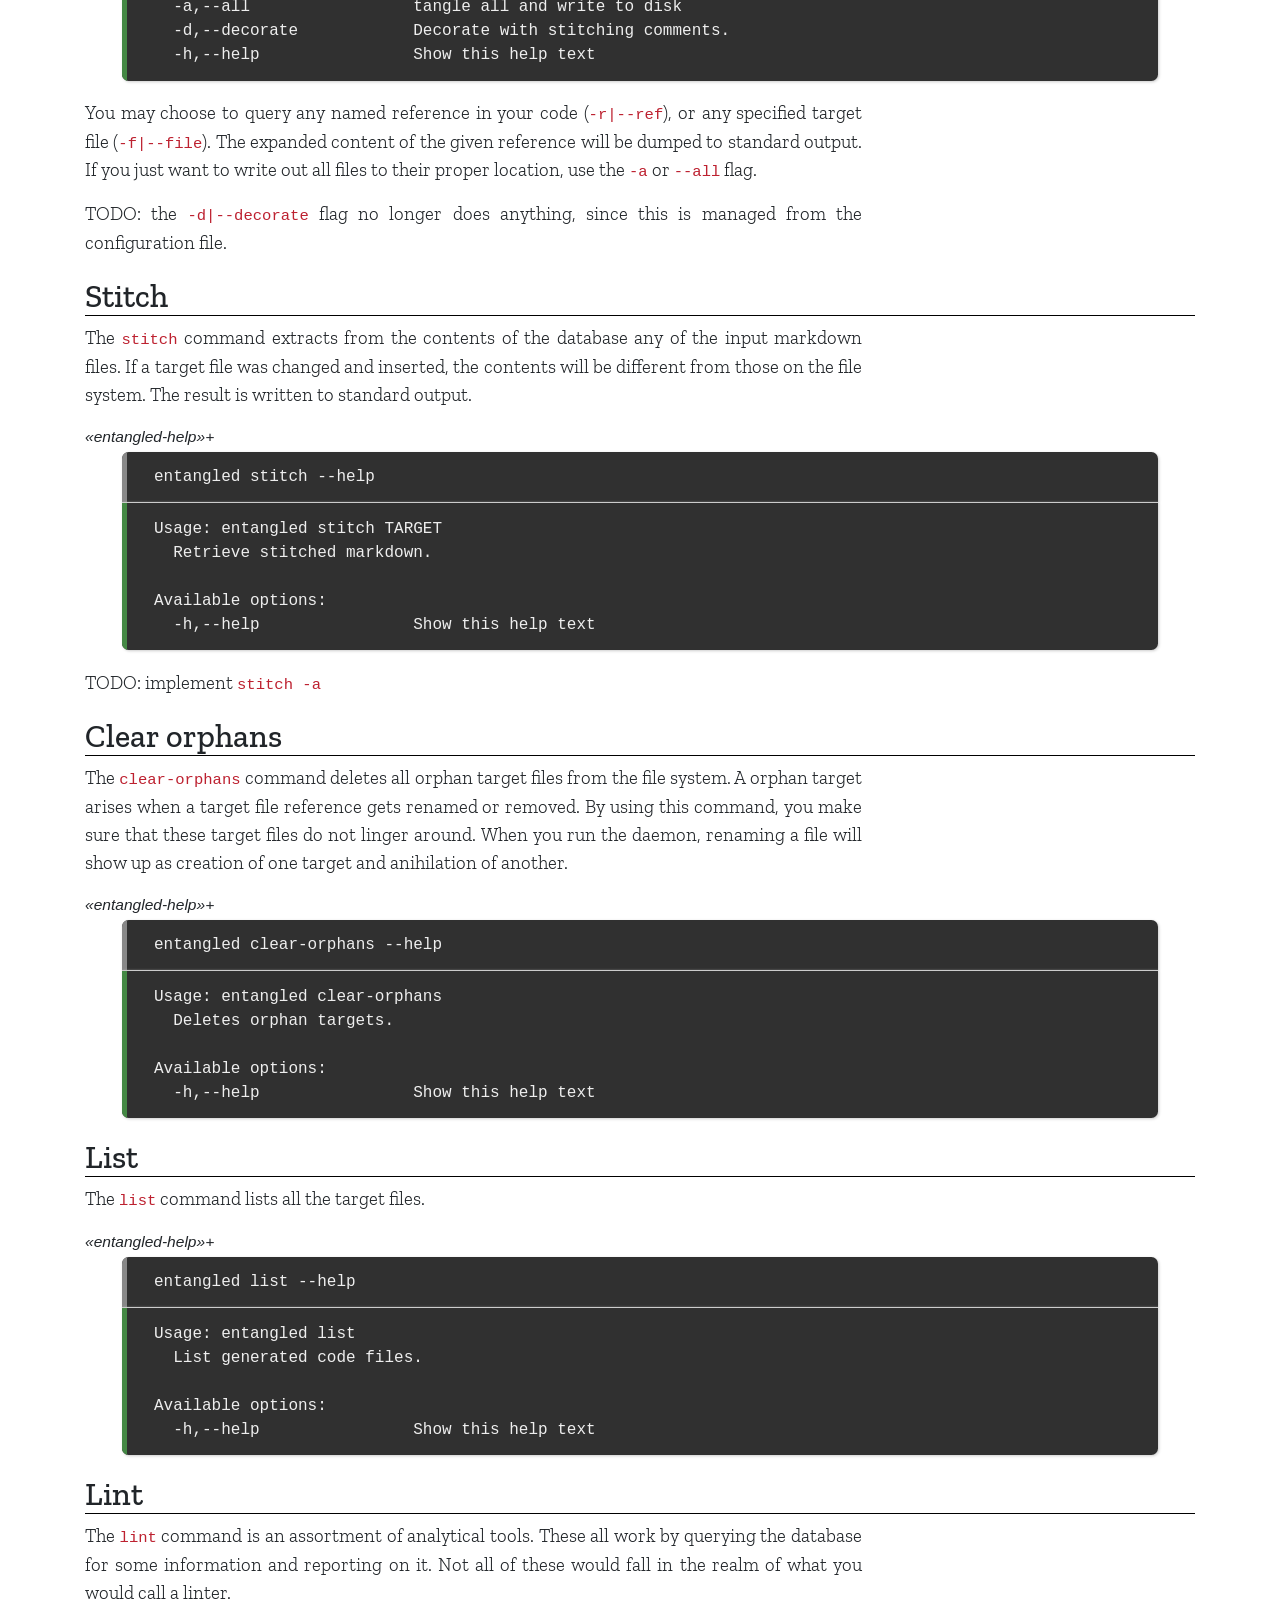
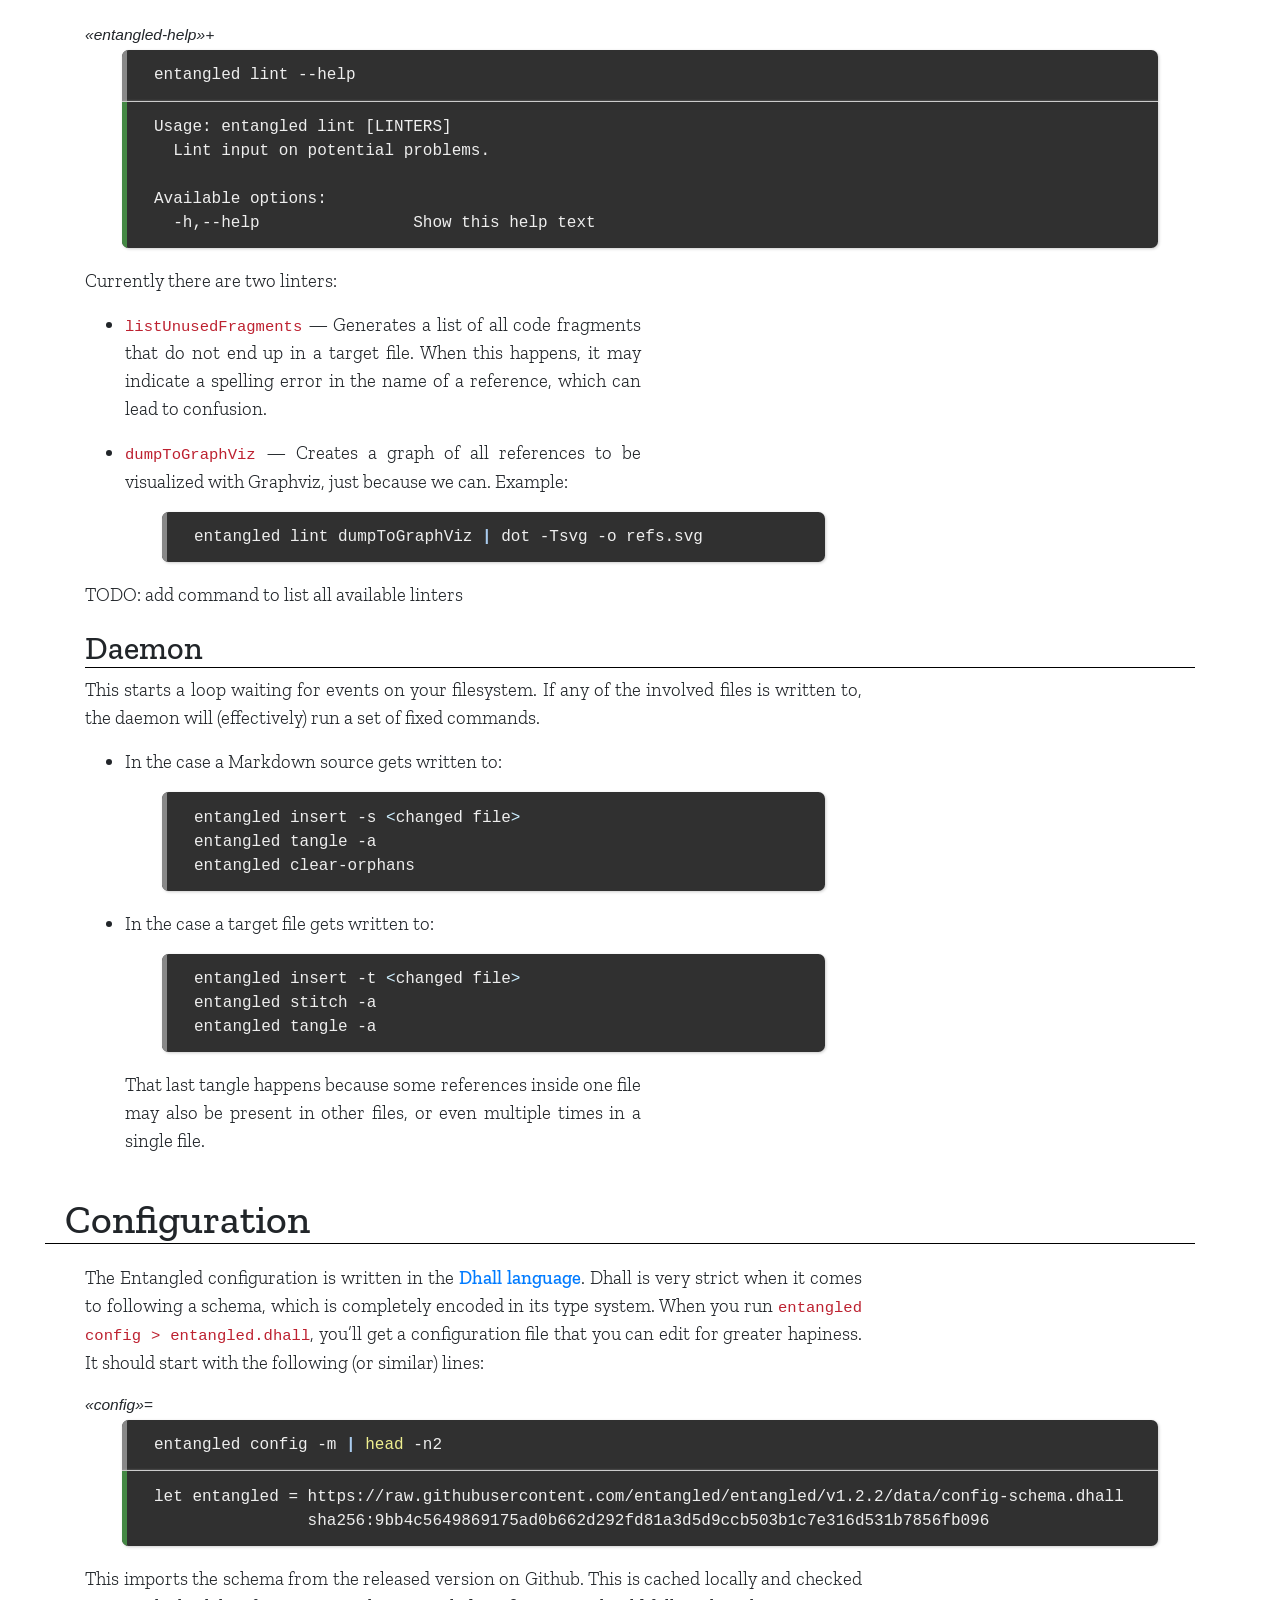
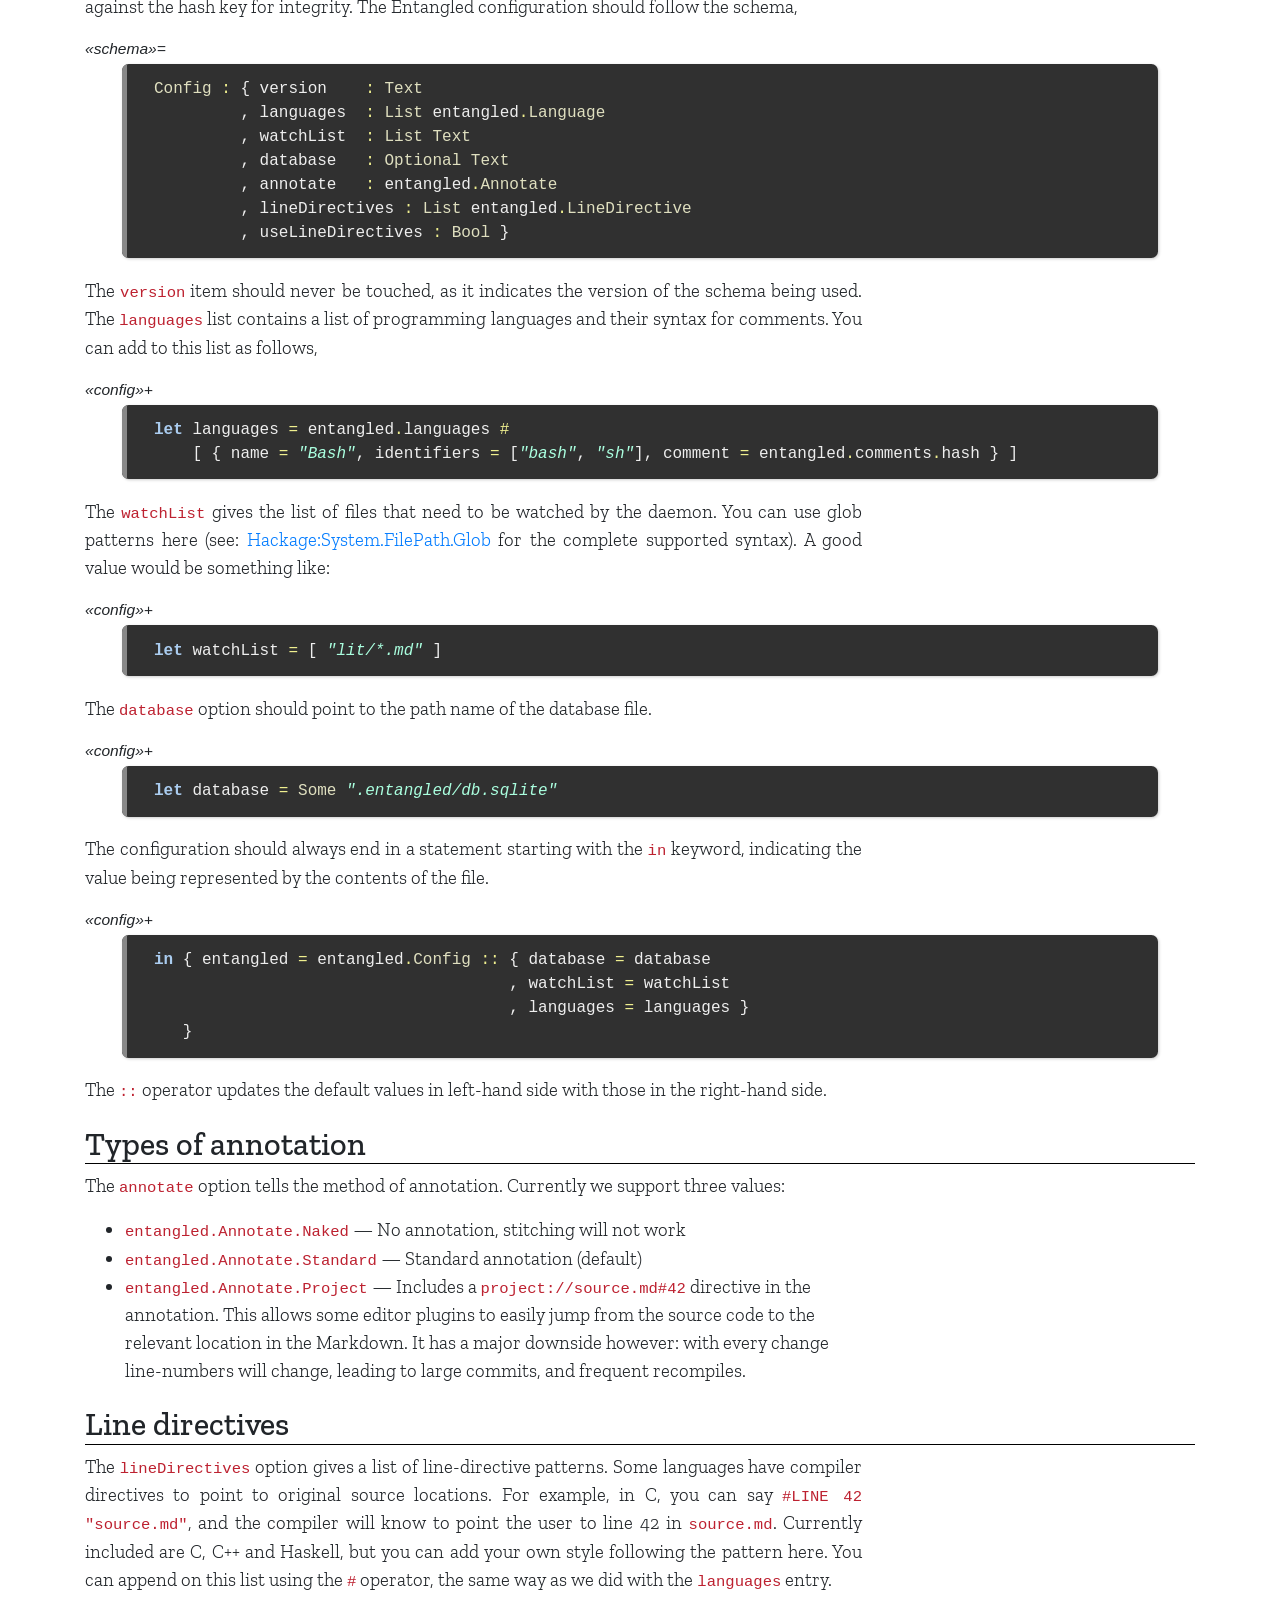
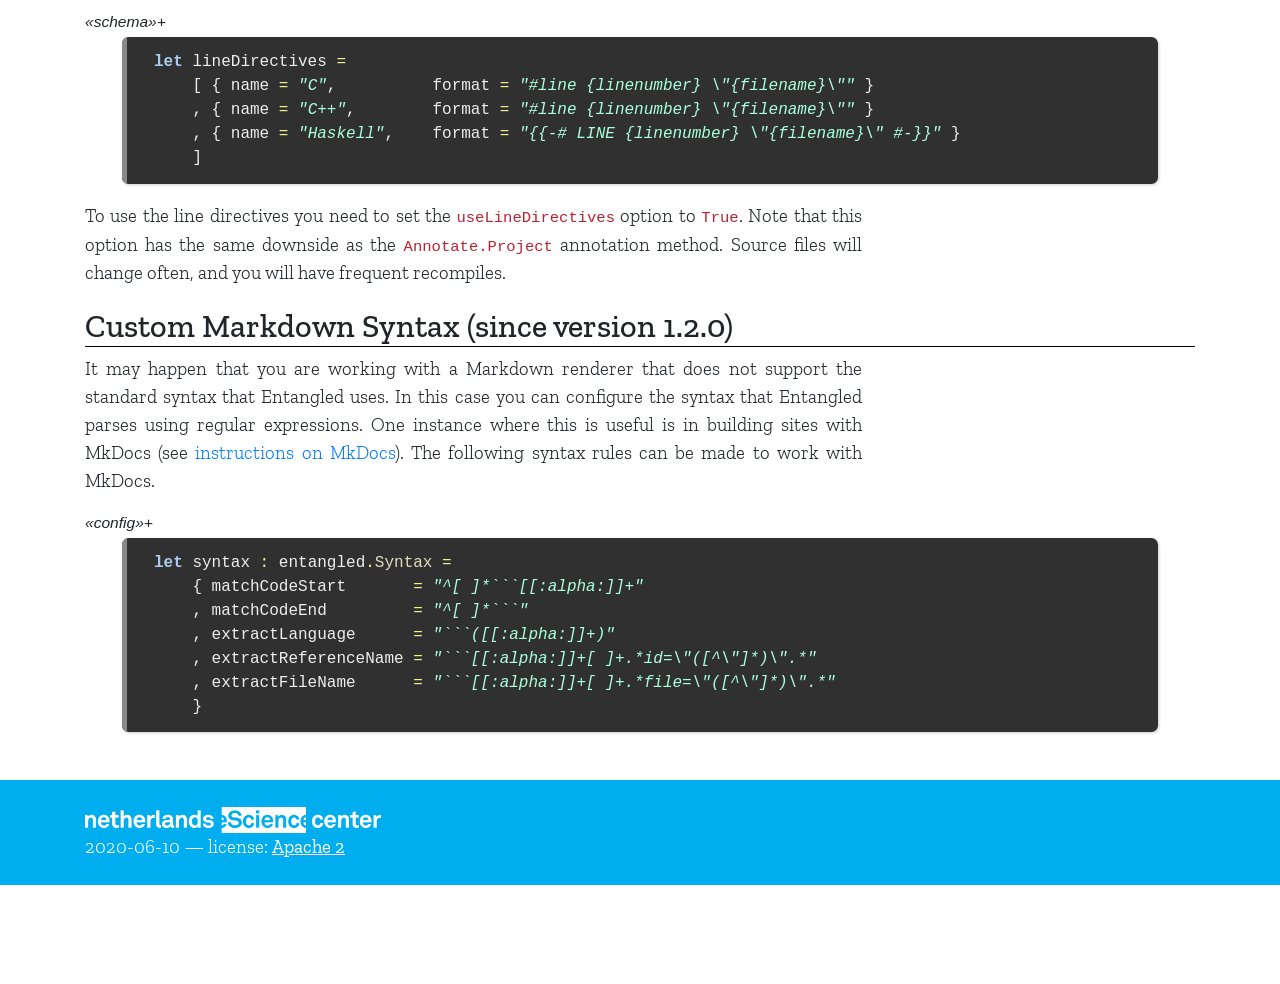
==== commit 97ec0257: "automatic update" ====
--- a/manual.html
+++ b/manual.html
@@ -126,7 +126,7 @@
 </div>
 </div>
 <div class="doctestResult">
-<div class="sourceCode" id="cb1"><pre class="sourceCode txt"><code class="sourceCode default"><span id="cb1-1"><a href="#cb1-1"></a>1.2.3</span></code></pre></div>
+<div class="sourceCode" id="cb1"><pre class="sourceCode txt"><code class="sourceCode default"><span id="cb1-1"><a href="#cb1-1"></a>1.2.4</span></code></pre></div>
 </div>
 </div>
 <p>We refer to the Markdown files as ‘source’ and the traditional source code as ‘targets’. Just to keep thigs confusing ;).</p>
@@ -338,10 +338,17 @@
 </ul>
 <h1 id="configuration">Configuration</h1>
 <p>The Entangled configuration is written in the <a href="https://dhall-lang.org/"><strong>Dhall language</strong></a>. Dhall is very strict when it comes to following a schema, which is completely encoded in its type system. When you run <code>entangled config &gt; entangled.dhall</code>, you’ll get a configuration file that you can edit for greater hapiness. It should start with the following (or similar) lines:</p>
+<div class="doctest" data-status="SUCCESS">
+<div class="doctestInput">
 <div class="annotated-code">
 <p><span><em>«config»=</em></span></p>
-<div class="sourceCode" id="config"><pre class="sourceCode dhall"><code class="sourceCode dhall"><span id="config-1"><a href="#config-1"></a><span class="kw">let</span> entangled <span class="fu">=</span> https<span class="fu">://</span>raw<span class="fu">.</span>githubusercontent<span class="fu">.</span>com<span class="fu">/</span>entangled<span class="fu">/</span>entangled<span class="fu">/</span>v1<span class="fu">.</span><span class="fl">0.0</span><span class="fu">/</span>data<span class="fu">/</span>config<span class="fu">-</span>schema<span class="fu">.</span>dhall</span>
-<span id="config-2"><a href="#config-2"></a>                sha256<span class="fu">:</span>a924fcffa514e3909459e48c45924886062ff4a77be582af0517f9c4bae7ae73</span></code></pre></div>
+<div class="sourceCode" id="config"><pre class="sourceCode bash eval"><code class="sourceCode bash"><span id="config-1"><a href="#config-1"></a><span class="ex">entangled</span> config -m <span class="kw">|</span> <span class="fu">head</span> -n2</span></code></pre></div>
+</div>
+</div>
+<div class="doctestResult">
+<div class="sourceCode" id="cb13"><pre class="sourceCode txt"><code class="sourceCode default"><span id="cb13-1"><a href="#cb13-1"></a>let entangled = https://raw.githubusercontent.com/entangled/entangled/v1.2.2/data/config-schema.dhall</span>
+<span id="cb13-2"><a href="#cb13-2"></a>                sha256:9bb4c5649869175ad0b662d292fd81a3d5d9ccb503b1c7e316d531b7856fb096</span></code></pre></div>
+</div>
 </div>
 <p>This imports the schema from the released version on Github. This is cached locally and checked against the hash key for integrity. The Entangled configuration should follow the schema,</p>
 <div class="annotated-code">
@@ -413,7 +420,7 @@
 
 <footer class="py-4 footer"><div class="container">
 <a href="https://esciencecenter.nl/"><img src="img/escience_white.png" style="height: 20pt" /></a><br />
-2020-06-09 — license: <a href="https://www.apache.org/licenses/LICENSE-2.0">Apache 2</a>
+2020-06-10 — license: <a href="https://www.apache.org/licenses/LICENSE-2.0">Apache 2</a>
 </div></footer>
 
 
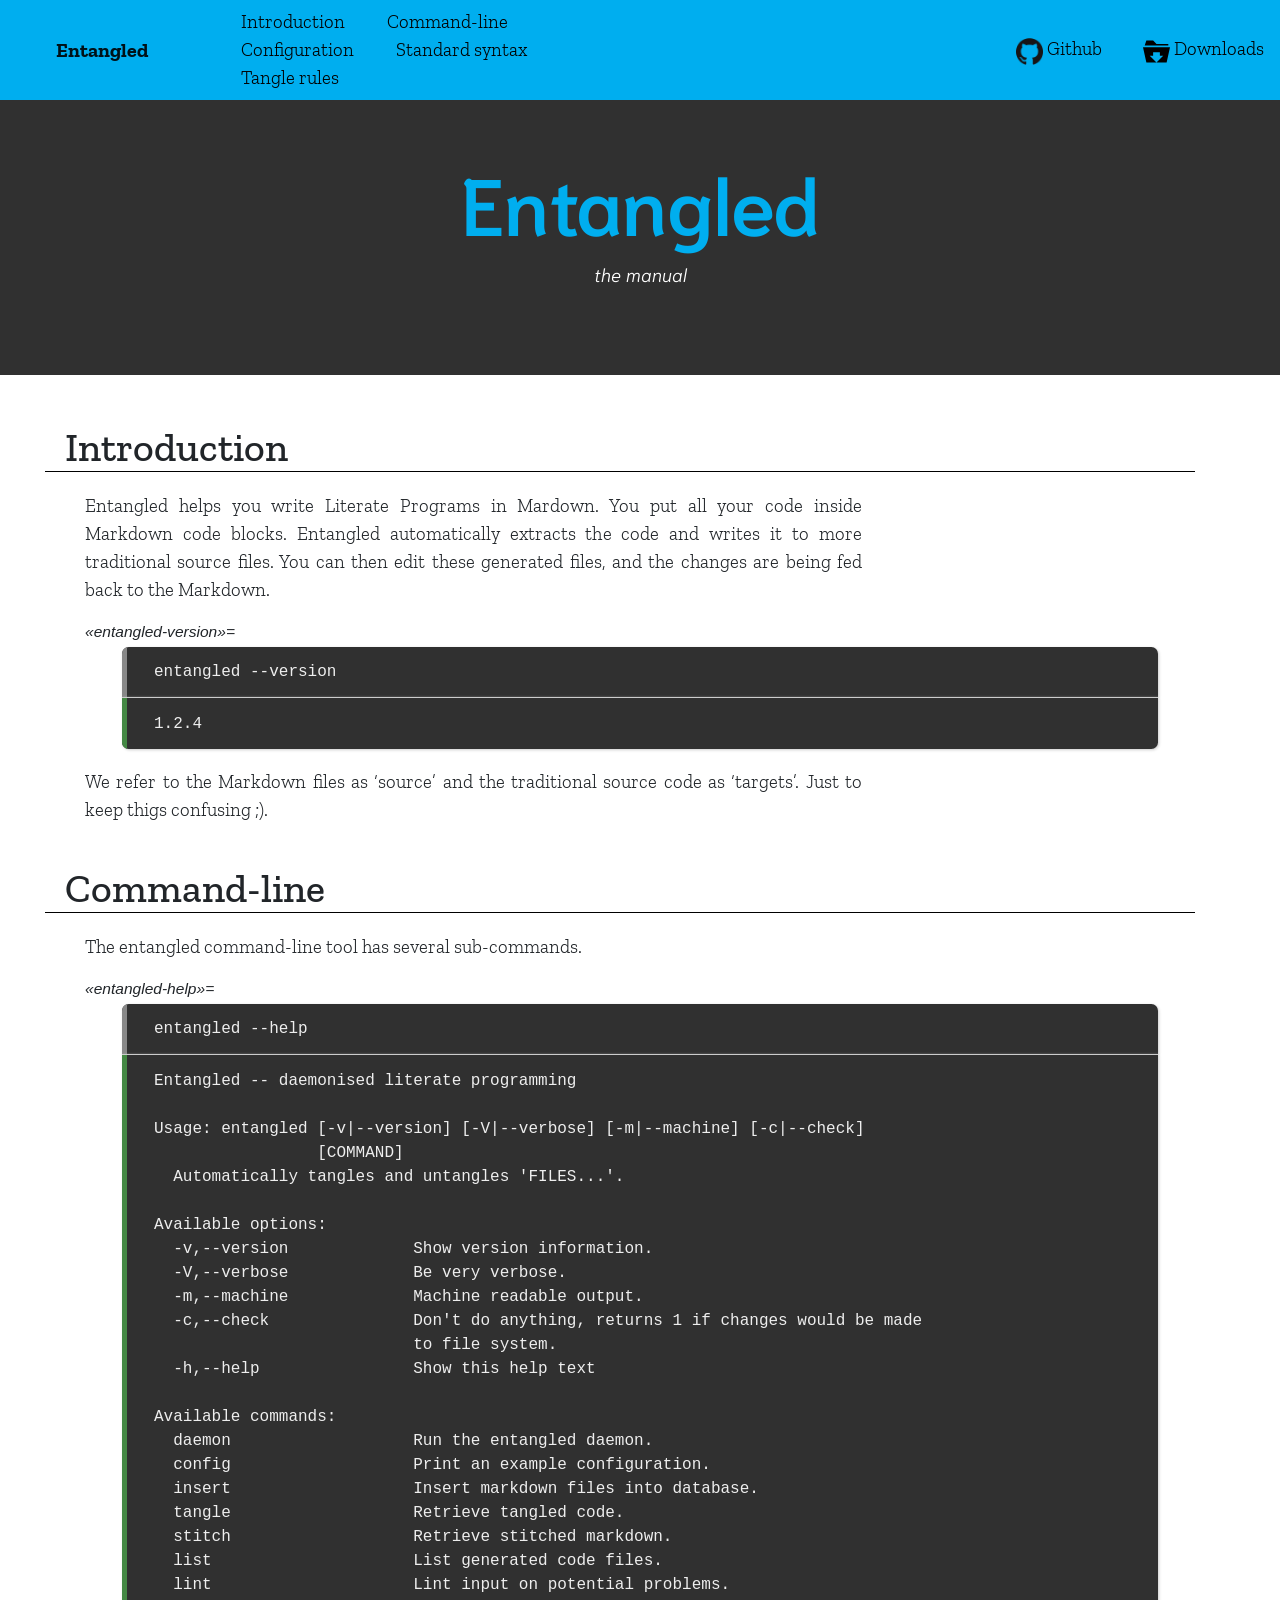
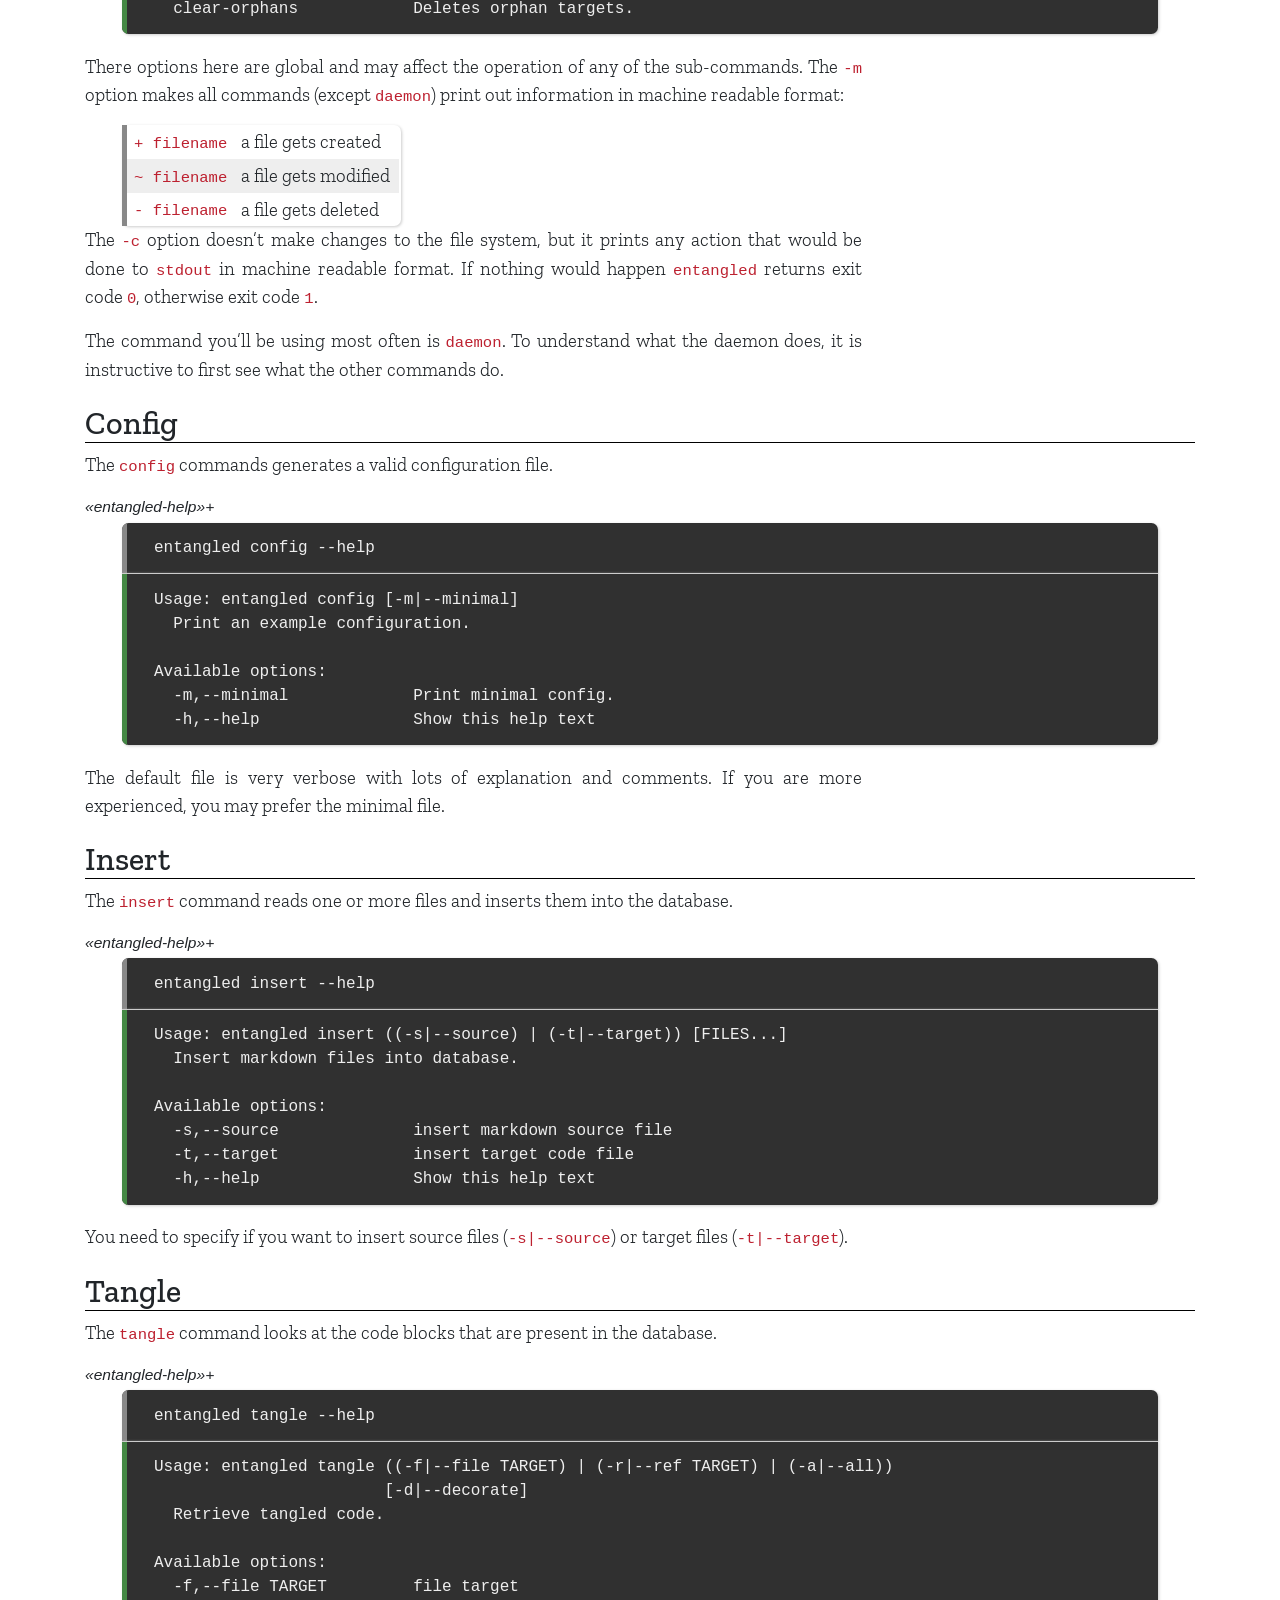
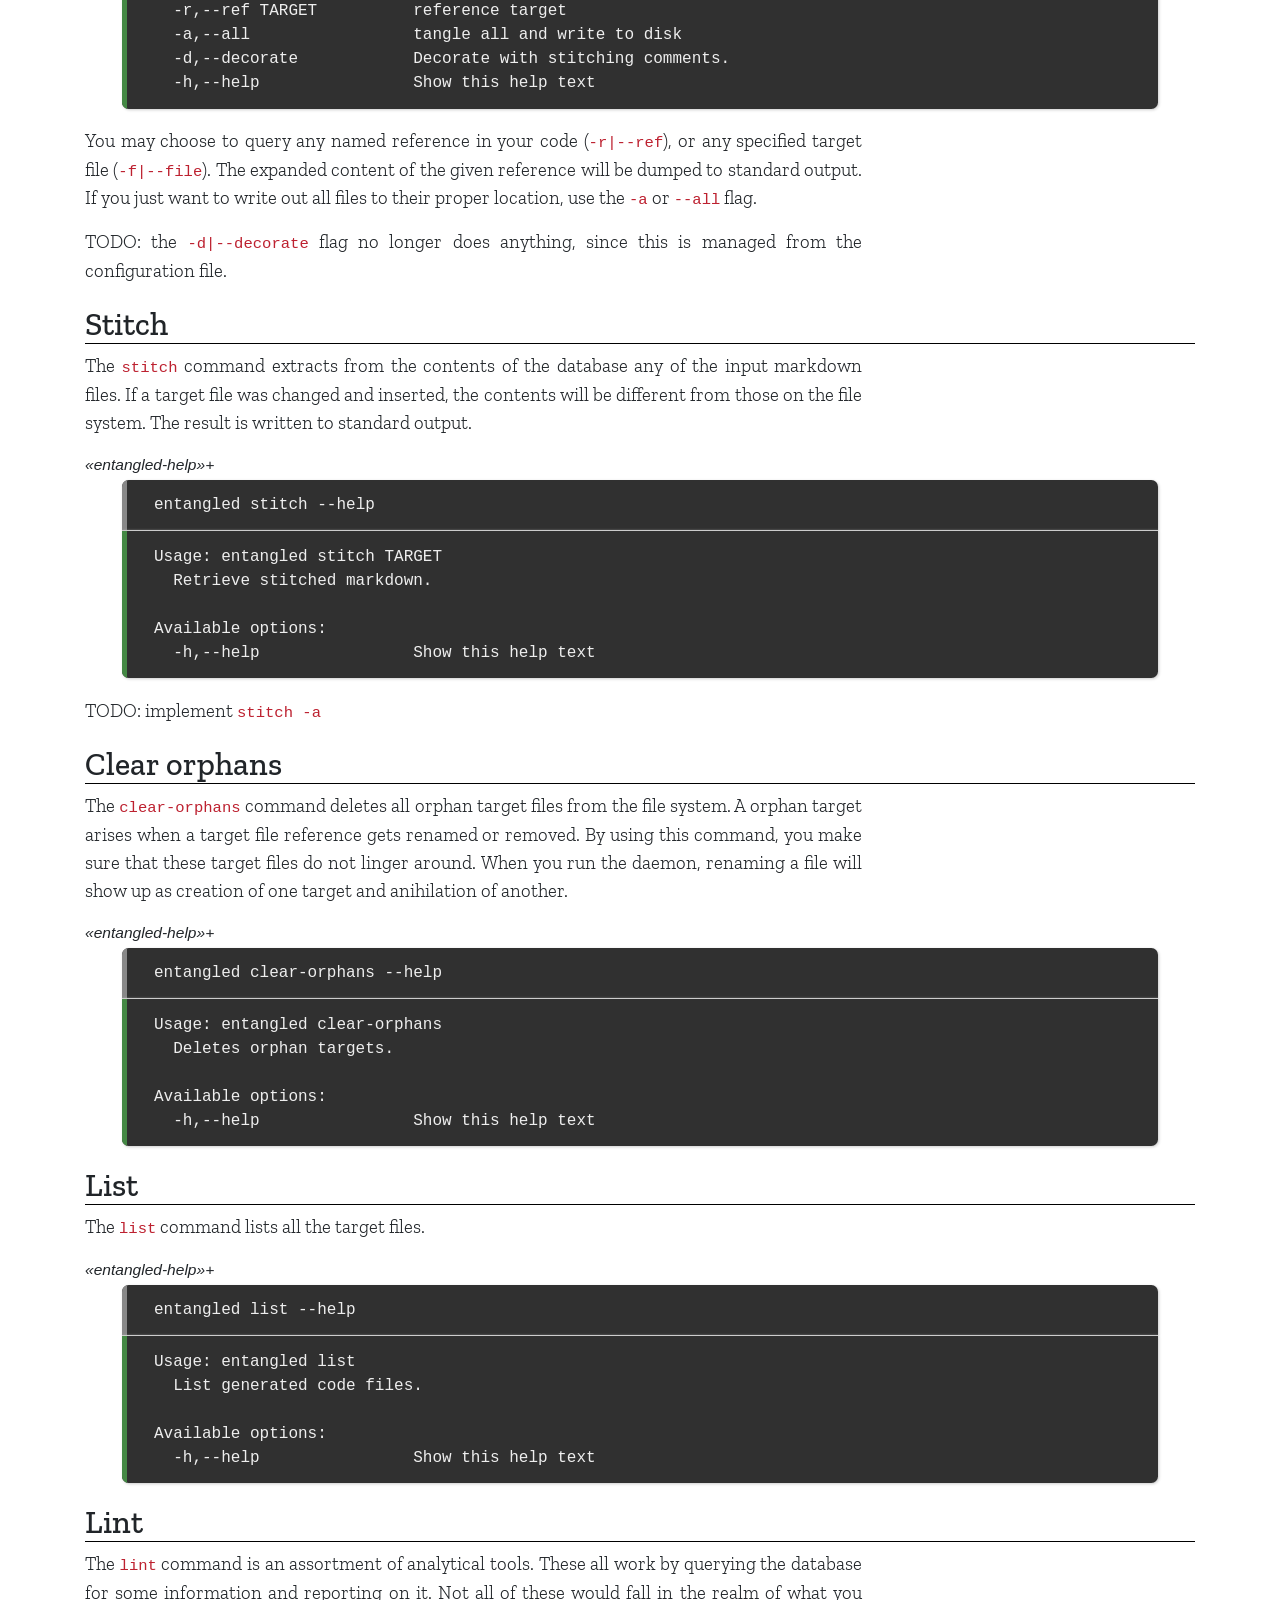
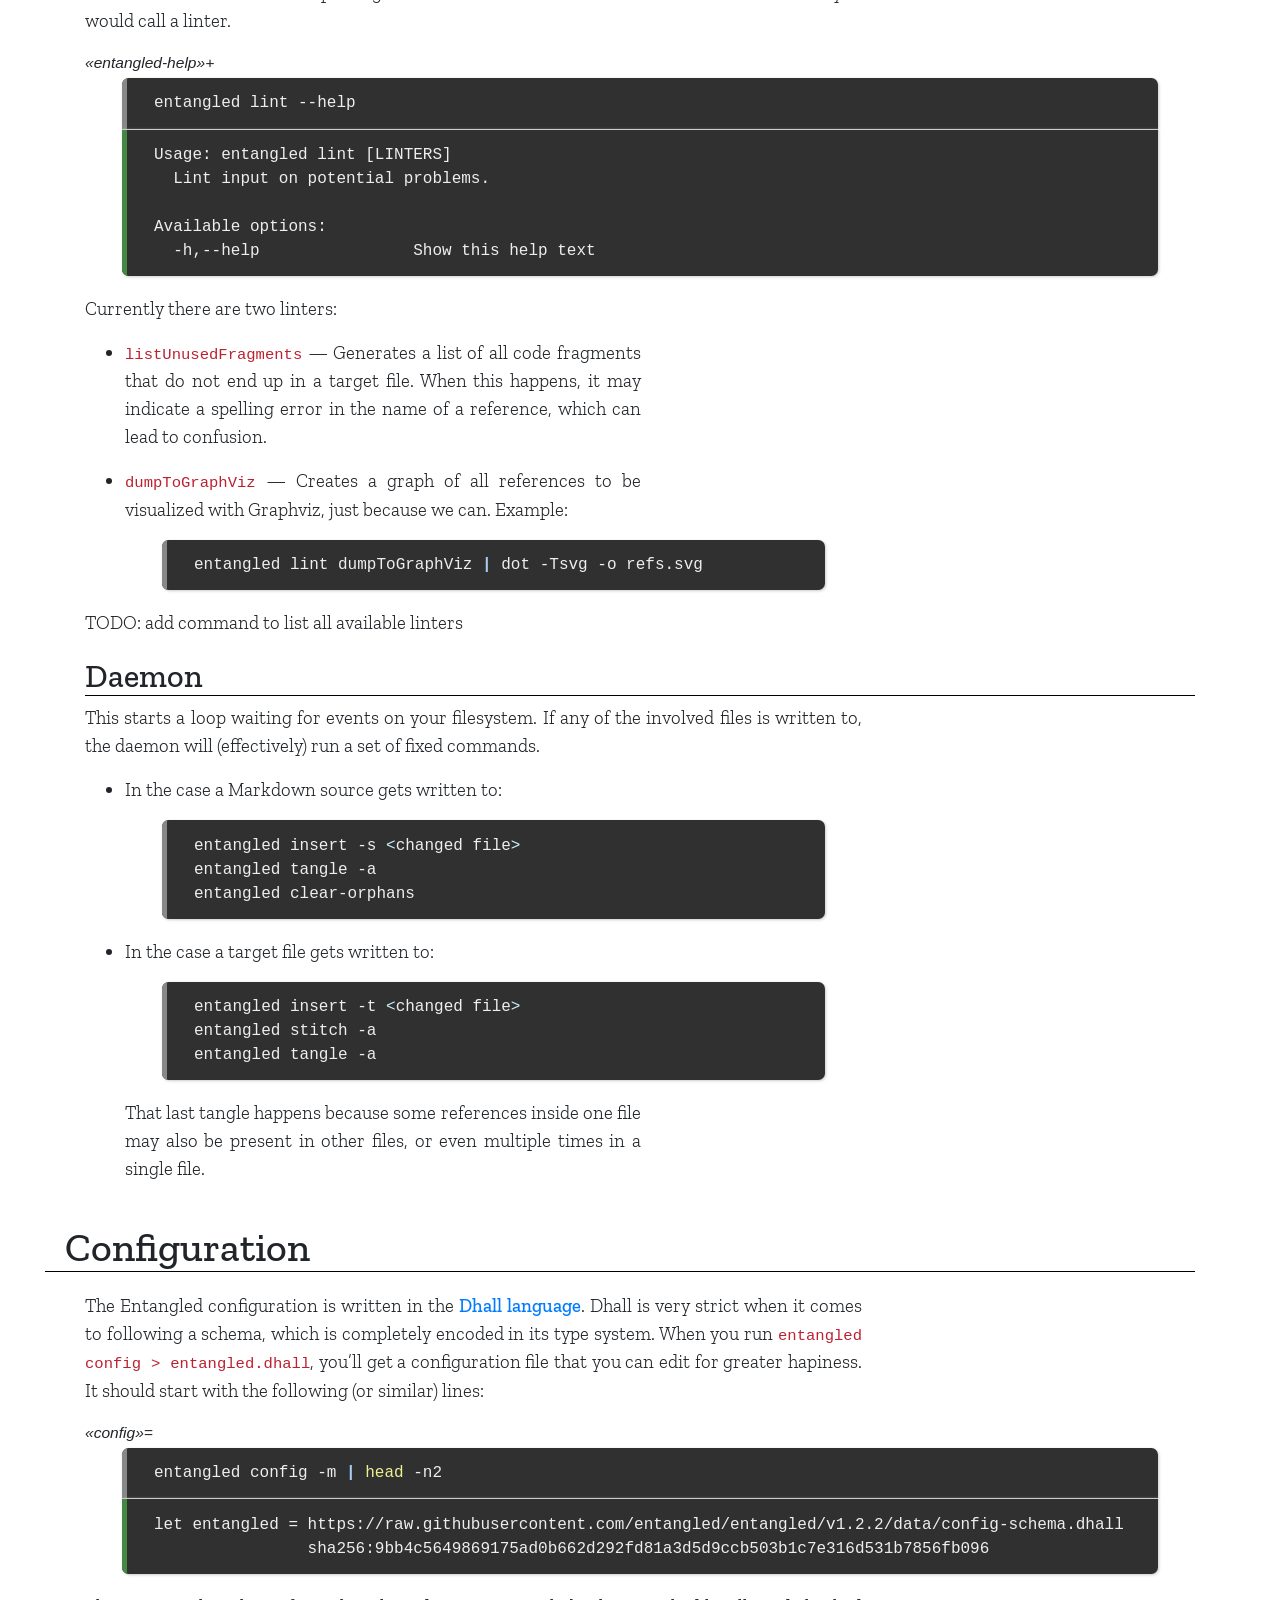
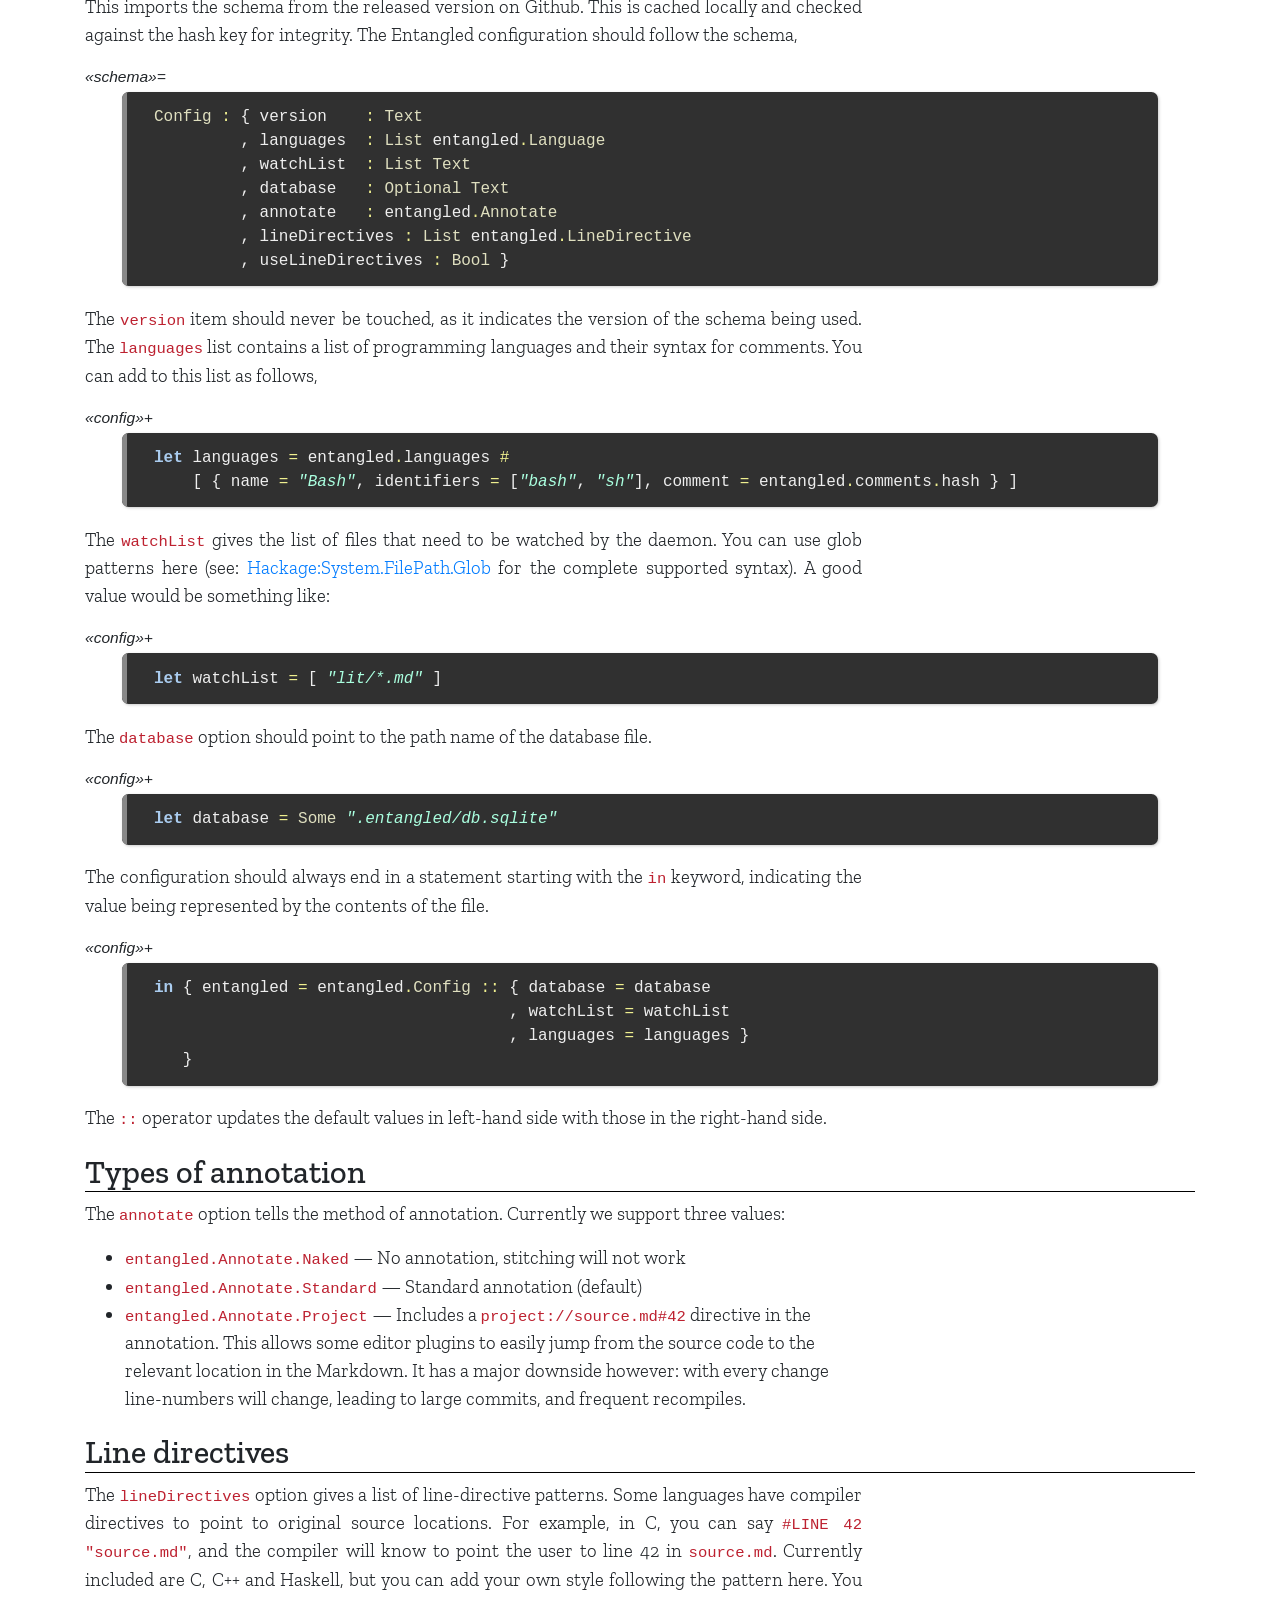
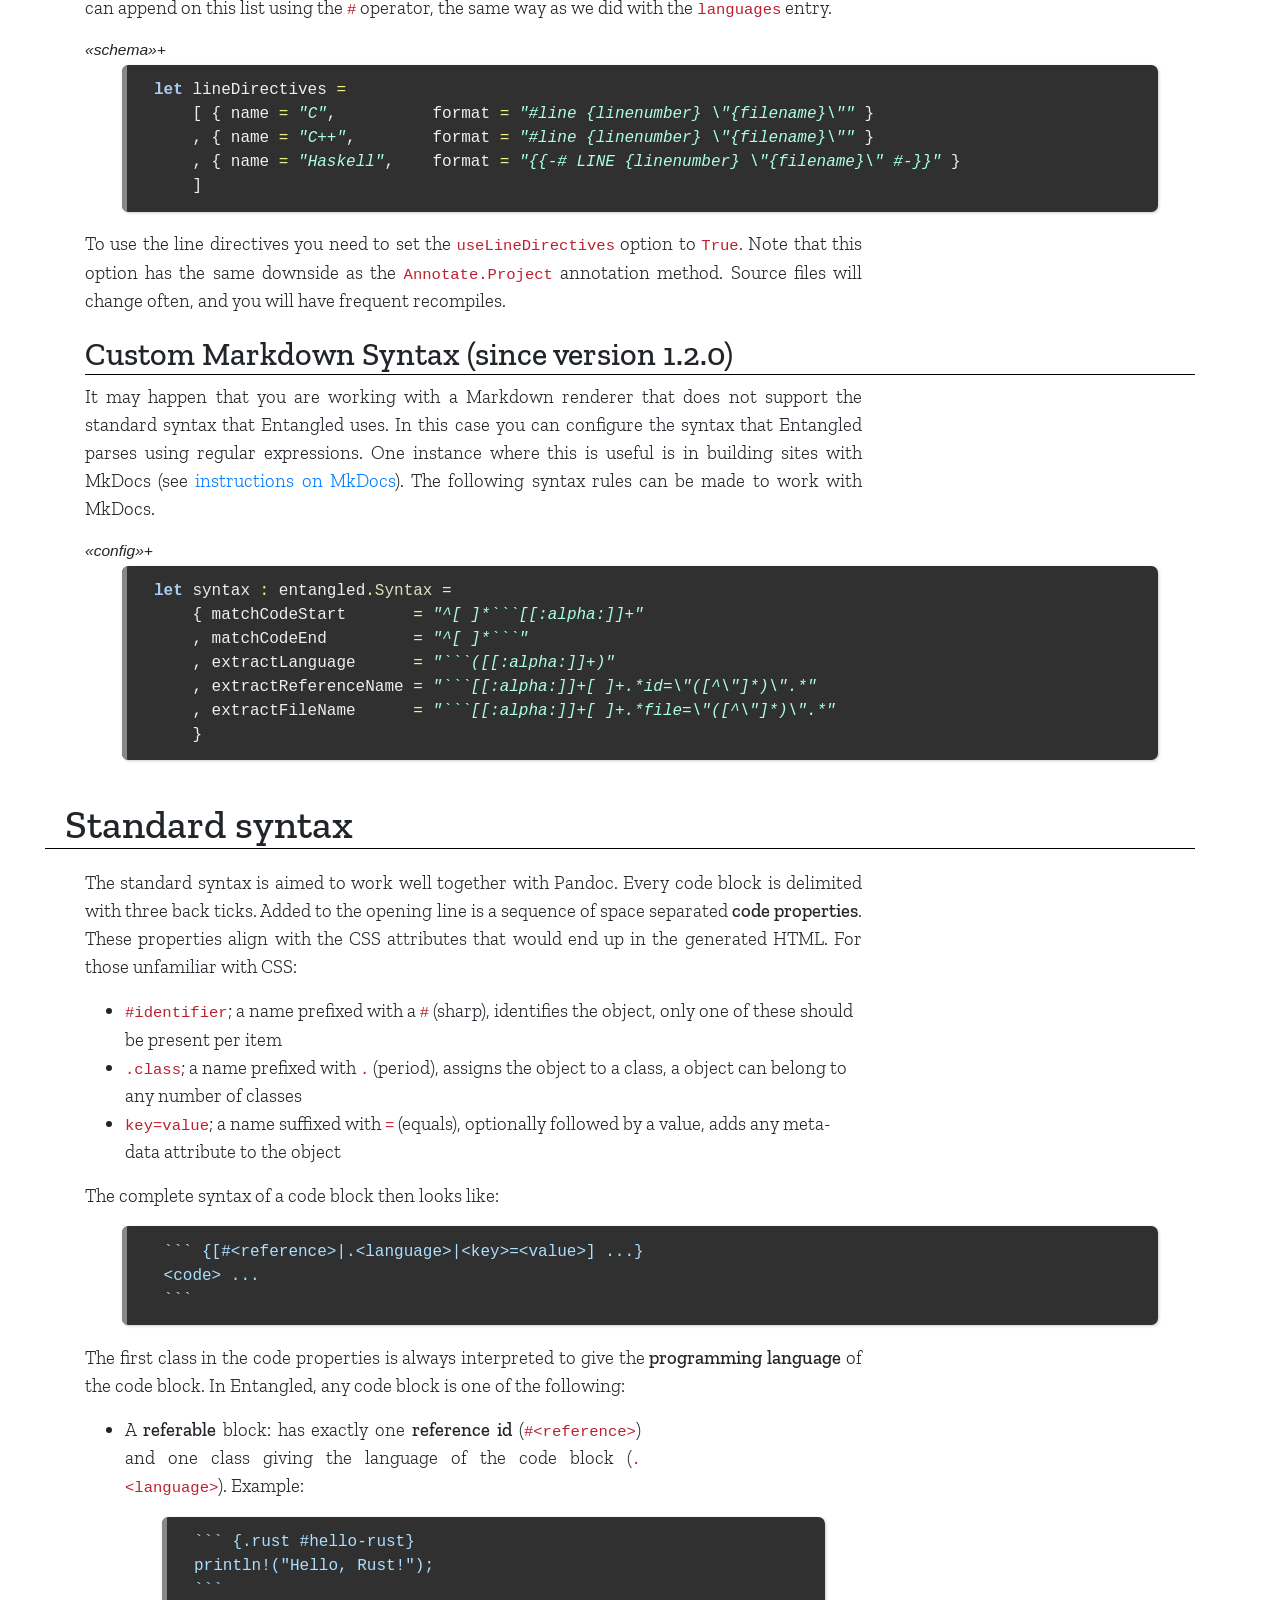
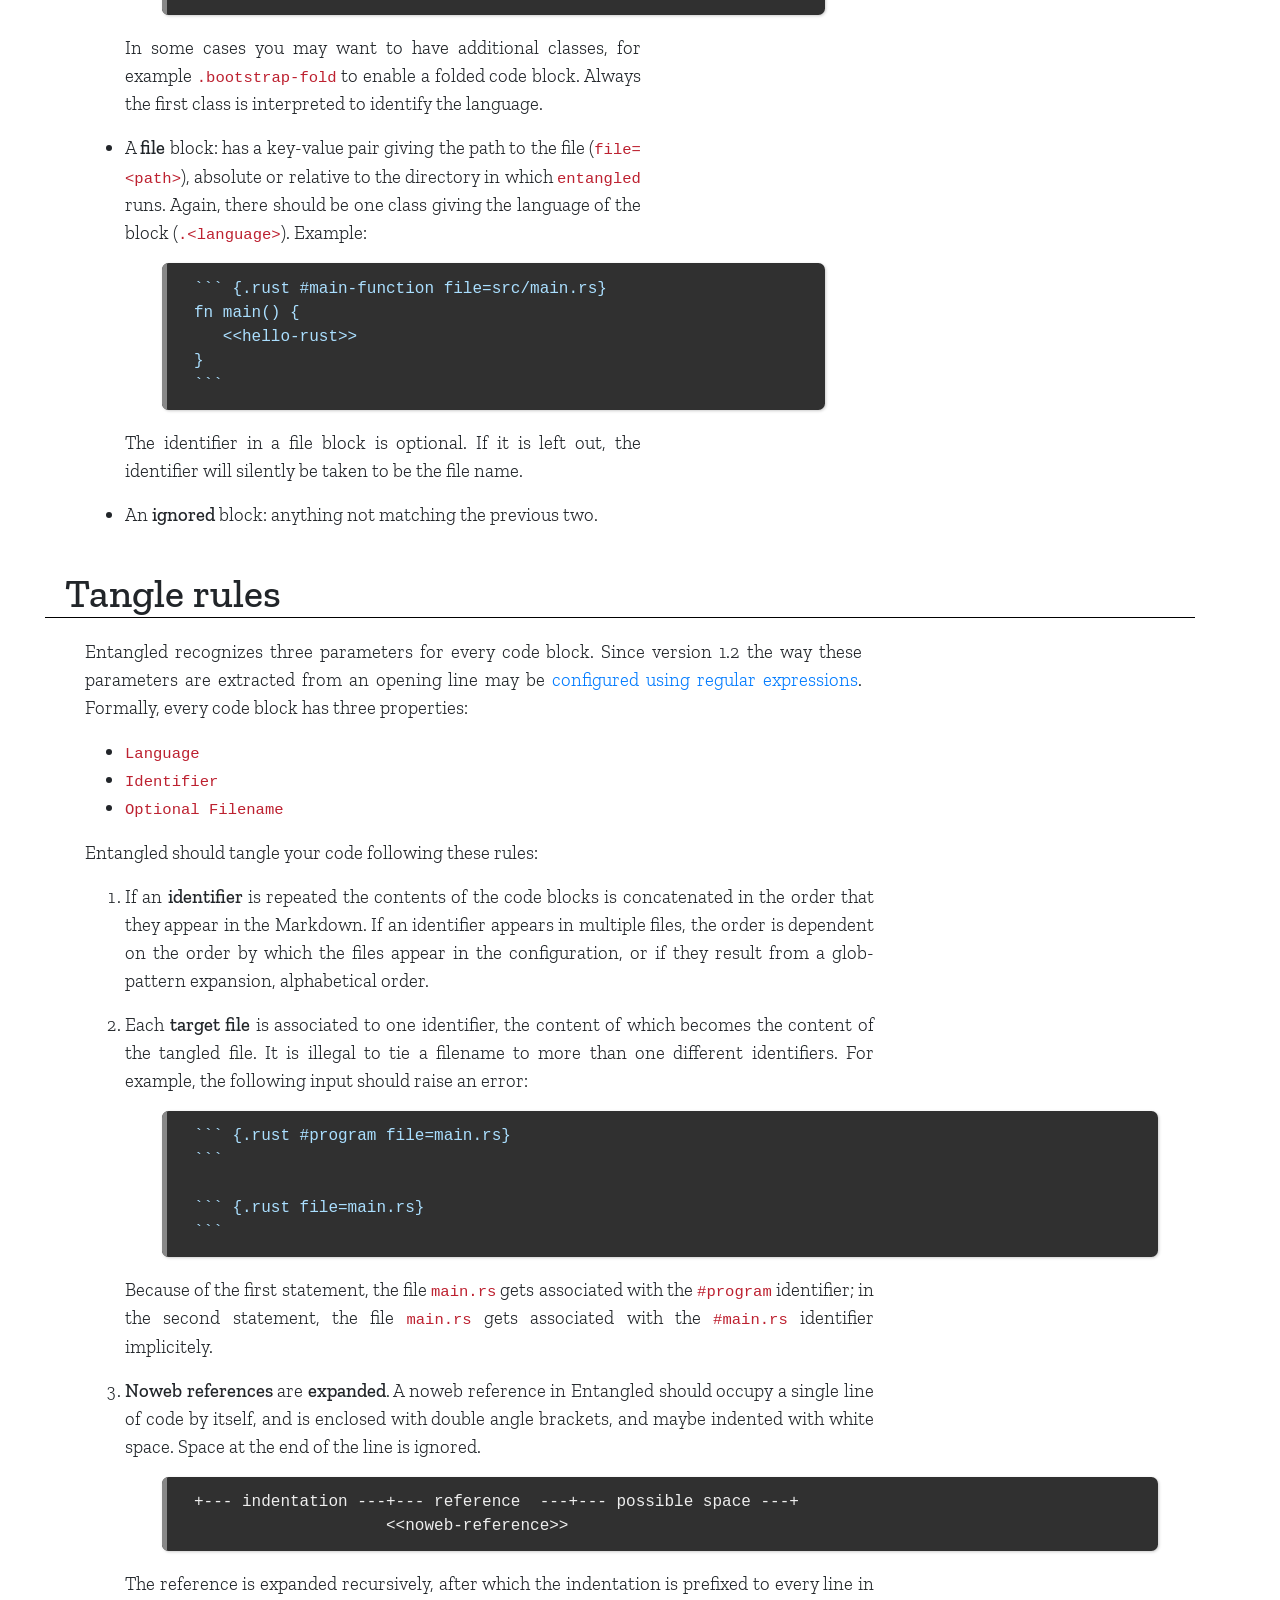
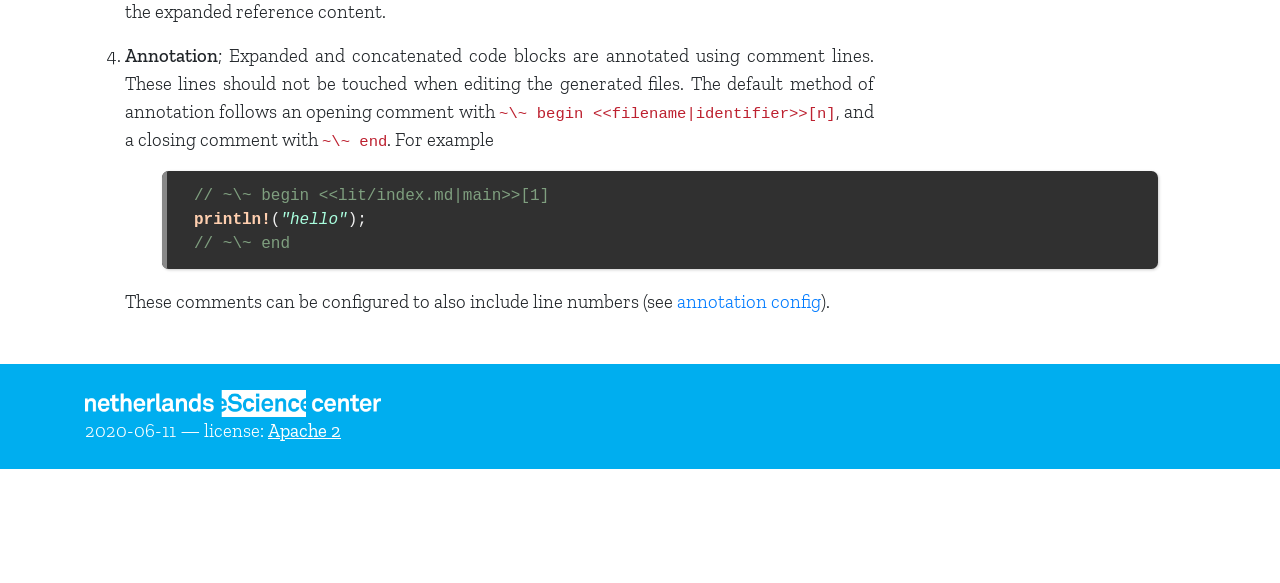
==== commit f5c395a3: "automatic update" ====
--- a/manual.html
+++ b/manual.html
@@ -98,6 +98,8 @@
 <li><a href="#introduction">Introduction</a></li>
 <li><a href="#command-line">Command-line</a></li>
 <li><a href="#configuration">Configuration</a></li>
+<li><a href="#standard-syntax">Standard syntax</a></li>
+<li><a href="#tangle-rules">Tangle rules</a></li>
 </ul>
 </div>
 <span id="logobar">
@@ -386,7 +388,7 @@
 <span id="config-4"><a href="#config-4"></a>   }</span></code></pre></div>
 </div>
 <p>The <code>::</code> operator updates the default values in left-hand side with those in the right-hand side.</p>
-<h2 id="types-of-annotation">Types of annotation</h2>
+<h2 id="annotation-config">Types of annotation</h2>
 <p>The <code>annotate</code> option tells the method of annotation. Currently we support three values:</p>
 <ul>
 <li><code>entangled.Annotate.Naked</code> — No annotation, stitching will not work</li>
@@ -404,7 +406,7 @@
 <span id="schema-5"><a href="#schema-5"></a>    ]</span></code></pre></div>
 </div>
 <p>To use the line directives you need to set the <code>useLineDirectives</code> option to <code>True</code>. Note that this option has the same downside as the <code>Annotate.Project</code> annotation method. Source files will change often, and you will have frequent recompiles.</p>
-<h2 id="custom-markdown-syntax-since-version-1.2.0">Custom Markdown Syntax (since version 1.2.0)</h2>
+<h2 id="custom-syntax">Custom Markdown Syntax (since version 1.2.0)</h2>
 <p>It may happen that you are working with a Markdown renderer that does not support the standard syntax that Entangled uses. In this case you can configure the syntax that Entangled parses using regular expressions. One instance where this is useful is in building sites with MkDocs (see <a href="https://entangled.github.io/mkdocs">instructions on MkDocs</a>). The following syntax rules can be made to work with MkDocs.</p>
 <div class="annotated-code">
 <p><span><em>«config»+</em></span></p>
@@ -416,11 +418,65 @@
 <span id="config-6"><a href="#config-6"></a>    , extractFileName      <span class="fu">=</span> <span class="st">&quot;```[[:alpha:]]+[ ]+.*file=\&quot;([^\&quot;]*)\&quot;.*&quot;</span> </span>
 <span id="config-7"><a href="#config-7"></a>    }</span></code></pre></div>
 </div>
+<h1 id="standard-syntax">Standard syntax</h1>
+<p>The standard syntax is aimed to work well together with Pandoc. Every code block is delimited with three back ticks. Added to the opening line is a sequence of space separated <strong>code properties</strong>. These properties align with the CSS attributes that would end up in the generated HTML. For those unfamiliar with CSS:</p>
+<ul>
+<li><code>#identifier</code>; a name prefixed with a <code>#</code> (sharp), identifies the object, only one of these should be present per item</li>
+<li><code>.class</code>; a name prefixed with <code>.</code> (period), assigns the object to a class, a object can belong to any number of classes</li>
+<li><code>key=value</code>; a name suffixed with <code>=</code> (equals), optionally followed by a value, adds any meta-data attribute to the object</li>
+</ul>
+<p>The complete syntax of a code block then looks like:</p>
+<div class="sourceCode" id="cb14"><pre class="sourceCode markdown"><code class="sourceCode markdown"><span id="cb14-1"><a href="#cb14-1"></a> <span class="bn">``` {[#&lt;reference&gt;|.&lt;language&gt;|&lt;key&gt;=&lt;value&gt;] ...}</span></span>
+<span id="cb14-2"><a href="#cb14-2"></a><span class="bn"> &lt;code&gt; ...</span></span>
+<span id="cb14-3"><a href="#cb14-3"></a><span class="bn"> ```</span></span></code></pre></div>
+<p>The first class in the code properties is always interpreted to give the <strong>programming language</strong> of the code block. In Entangled, any code block is one of the following:</p>
+<ul>
+<li><p>A <strong>referable</strong> block: has exactly one <strong>reference id</strong> (<code>#&lt;reference&gt;</code>) and one class giving the language of the code block (<code>.&lt;language&gt;</code>). Example:</p>
+<div class="sourceCode" id="cb15"><pre class="sourceCode markdown"><code class="sourceCode markdown"><span id="cb15-1"><a href="#cb15-1"></a><span class="bn">``` {.rust #hello-rust}</span></span>
+<span id="cb15-2"><a href="#cb15-2"></a><span class="bn">println!(&quot;Hello, Rust!&quot;);</span></span>
+<span id="cb15-3"><a href="#cb15-3"></a><span class="bn">```</span></span></code></pre></div>
+<p>In some cases you may want to have additional classes, for example <code>.bootstrap-fold</code> to enable a folded code block. Always the first class is interpreted to identify the language.</p></li>
+<li><p>A <strong>file</strong> block: has a key-value pair giving the path to the file (<code>file=&lt;path&gt;</code>), absolute or relative to the directory in which <code>entangled</code> runs. Again, there should be one class giving the language of the block (<code>.&lt;language&gt;</code>). Example:</p>
+<div class="sourceCode" id="cb16"><pre class="sourceCode markdown"><code class="sourceCode markdown"><span id="cb16-1"><a href="#cb16-1"></a><span class="bn">``` {.rust #main-function file=src/main.rs}</span></span>
+<span id="cb16-2"><a href="#cb16-2"></a><span class="bn">fn main() {</span></span>
+<span id="cb16-3"><a href="#cb16-3"></a><span class="bn">   &lt;&lt;hello-rust&gt;&gt;</span></span>
+<span id="cb16-4"><a href="#cb16-4"></a><span class="bn">}</span></span>
+<span id="cb16-5"><a href="#cb16-5"></a><span class="bn">```</span></span></code></pre></div>
+<p>The identifier in a file block is optional. If it is left out, the identifier will silently be taken to be the file name.</p></li>
+<li><p>An <strong>ignored</strong> block: anything not matching the previous two.</p></li>
+</ul>
+<h1 id="tangle-rules">Tangle rules</h1>
+<p>Entangled recognizes three parameters for every code block. Since version 1.2 the way these parameters are extracted from an opening line may be <a href="#custom-syntax">configured using regular expressions</a>. Formally, every code block has three properties:</p>
+<ul>
+<li><code>Language</code></li>
+<li><code>Identifier</code></li>
+<li><code>Optional Filename</code></li>
+</ul>
+<p>Entangled should tangle your code following these rules:</p>
+<ol type="1">
+<li><p>If an <strong>identifier</strong> is repeated the contents of the code blocks is concatenated in the order that they appear in the Markdown. If an identifier appears in multiple files, the order is dependent on the order by which the files appear in the configuration, or if they result from a glob-pattern expansion, alphabetical order.</p></li>
+<li><p>Each <strong>target file</strong> is associated to one identifier, the content of which becomes the content of the tangled file. It is illegal to tie a filename to more than one different identifiers. For example, the following input should raise an error:</p>
+<div class="sourceCode" id="cb17"><pre class="sourceCode markdown"><code class="sourceCode markdown"><span id="cb17-1"><a href="#cb17-1"></a><span class="bn">``` {.rust #program file=main.rs}</span></span>
+<span id="cb17-2"><a href="#cb17-2"></a><span class="bn">```</span></span>
+<span id="cb17-3"><a href="#cb17-3"></a></span>
+<span id="cb17-4"><a href="#cb17-4"></a><span class="bn">``` {.rust file=main.rs}</span></span>
+<span id="cb17-5"><a href="#cb17-5"></a><span class="bn">```</span></span></code></pre></div>
+<p>Because of the first statement, the file <code>main.rs</code> gets associated with the <code>#program</code> identifier; in the second statement, the file <code>main.rs</code> gets associated with the <code>#main.rs</code> identifier implicitely.</p></li>
+<li><p><strong>Noweb references</strong> are <strong>expanded</strong>. A noweb reference in Entangled should occupy a single line of code by itself, and is enclosed with double angle brackets, and maybe indented with white space. Space at the end of the line is ignored.</p>
+<div class="sourceCode" id="cb18"><pre class="sourceCode txt"><code class="sourceCode default"><span id="cb18-1"><a href="#cb18-1"></a>+--- indentation ---+--- reference  ---+--- possible space ---+</span>
+<span id="cb18-2"><a href="#cb18-2"></a>                    &lt;&lt;noweb-reference&gt;&gt;</span></code></pre></div>
+<p>The reference is expanded recursively, after which the indentation is prefixed to every line in the expanded reference content.</p></li>
+<li><p><strong>Annotation</strong>; Expanded and concatenated code blocks are annotated using comment lines. These lines should not be touched when editing the generated files. The default method of annotation follows an opening comment with <code>~\~ begin &lt;&lt;filename|identifier&gt;&gt;[n]</code>, and a closing comment with <code>~\~ end</code>. For example</p>
+<div class="sourceCode" id="cb19"><pre class="sourceCode rust"><code class="sourceCode rust"><span id="cb19-1"><a href="#cb19-1"></a><span class="co">// ~\~ begin &lt;&lt;lit/index.md|main&gt;&gt;[1]</span></span>
+<span id="cb19-2"><a href="#cb19-2"></a><span class="pp">println!</span>(<span class="st">&quot;hello&quot;</span>);</span>
+<span id="cb19-3"><a href="#cb19-3"></a><span class="co">// ~\~ end</span></span></code></pre></div>
+<p>These comments can be configured to also include line numbers (see <a href="#annotation-config">annotation config</a>).</p></li>
+</ol>
 </div></main>
 
 <footer class="py-4 footer"><div class="container">
 <a href="https://esciencecenter.nl/"><img src="img/escience_white.png" style="height: 20pt" /></a><br />
-2020-06-10 — license: <a href="https://www.apache.org/licenses/LICENSE-2.0">Apache 2</a>
+2020-06-11 — license: <a href="https://www.apache.org/licenses/LICENSE-2.0">Apache 2</a>
 </div></footer>
 
 
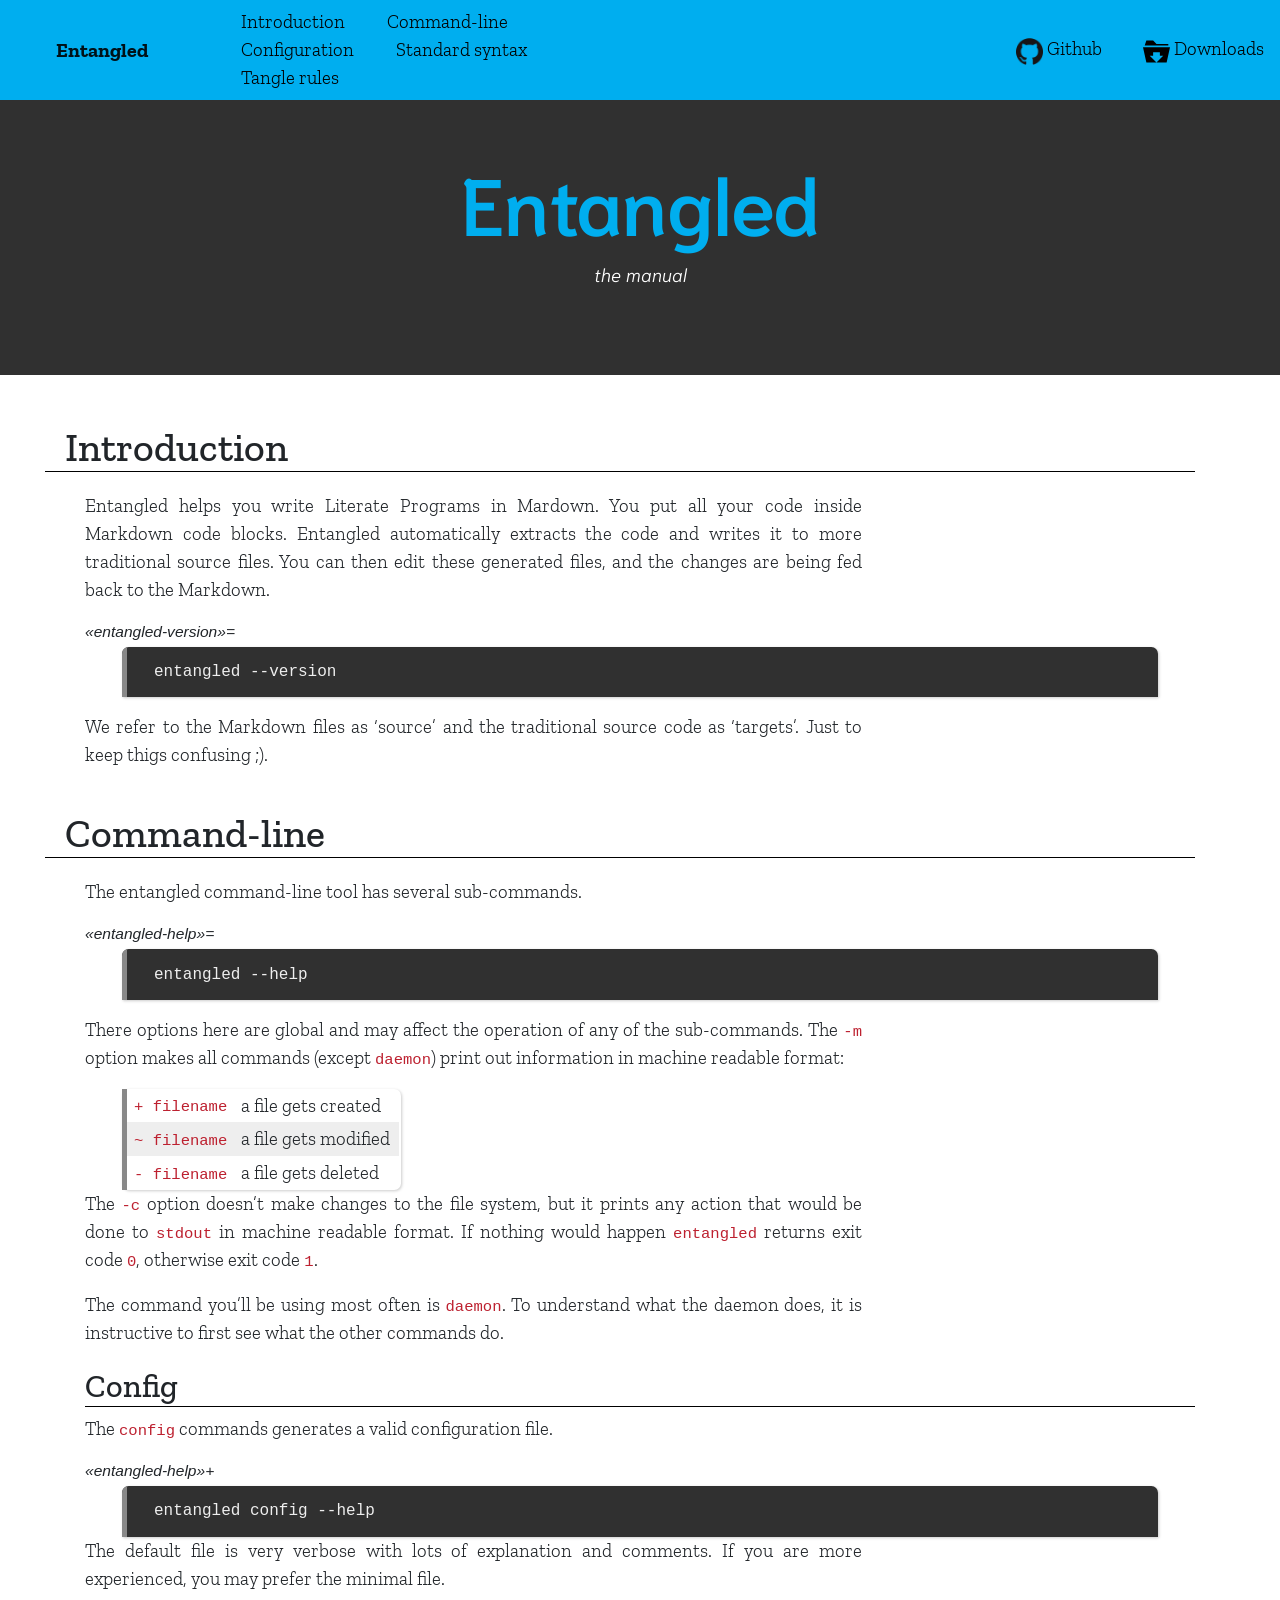
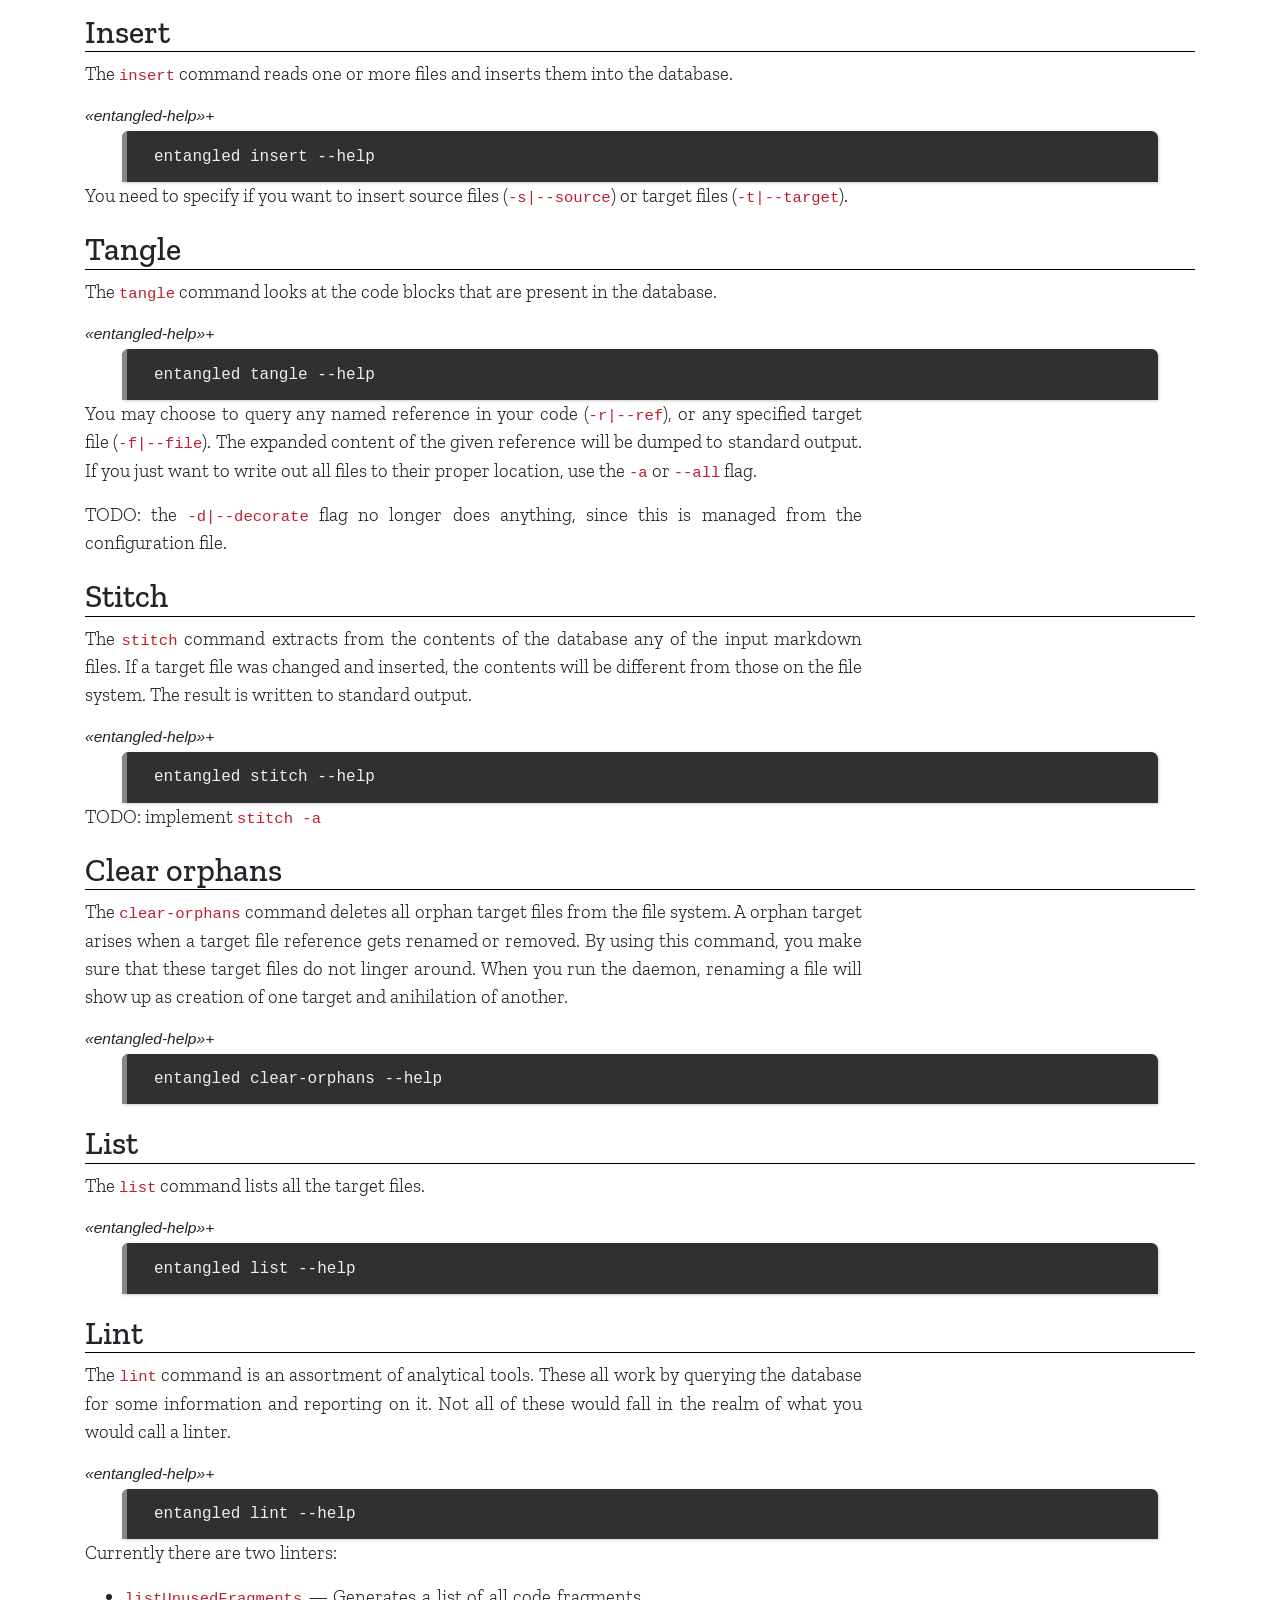
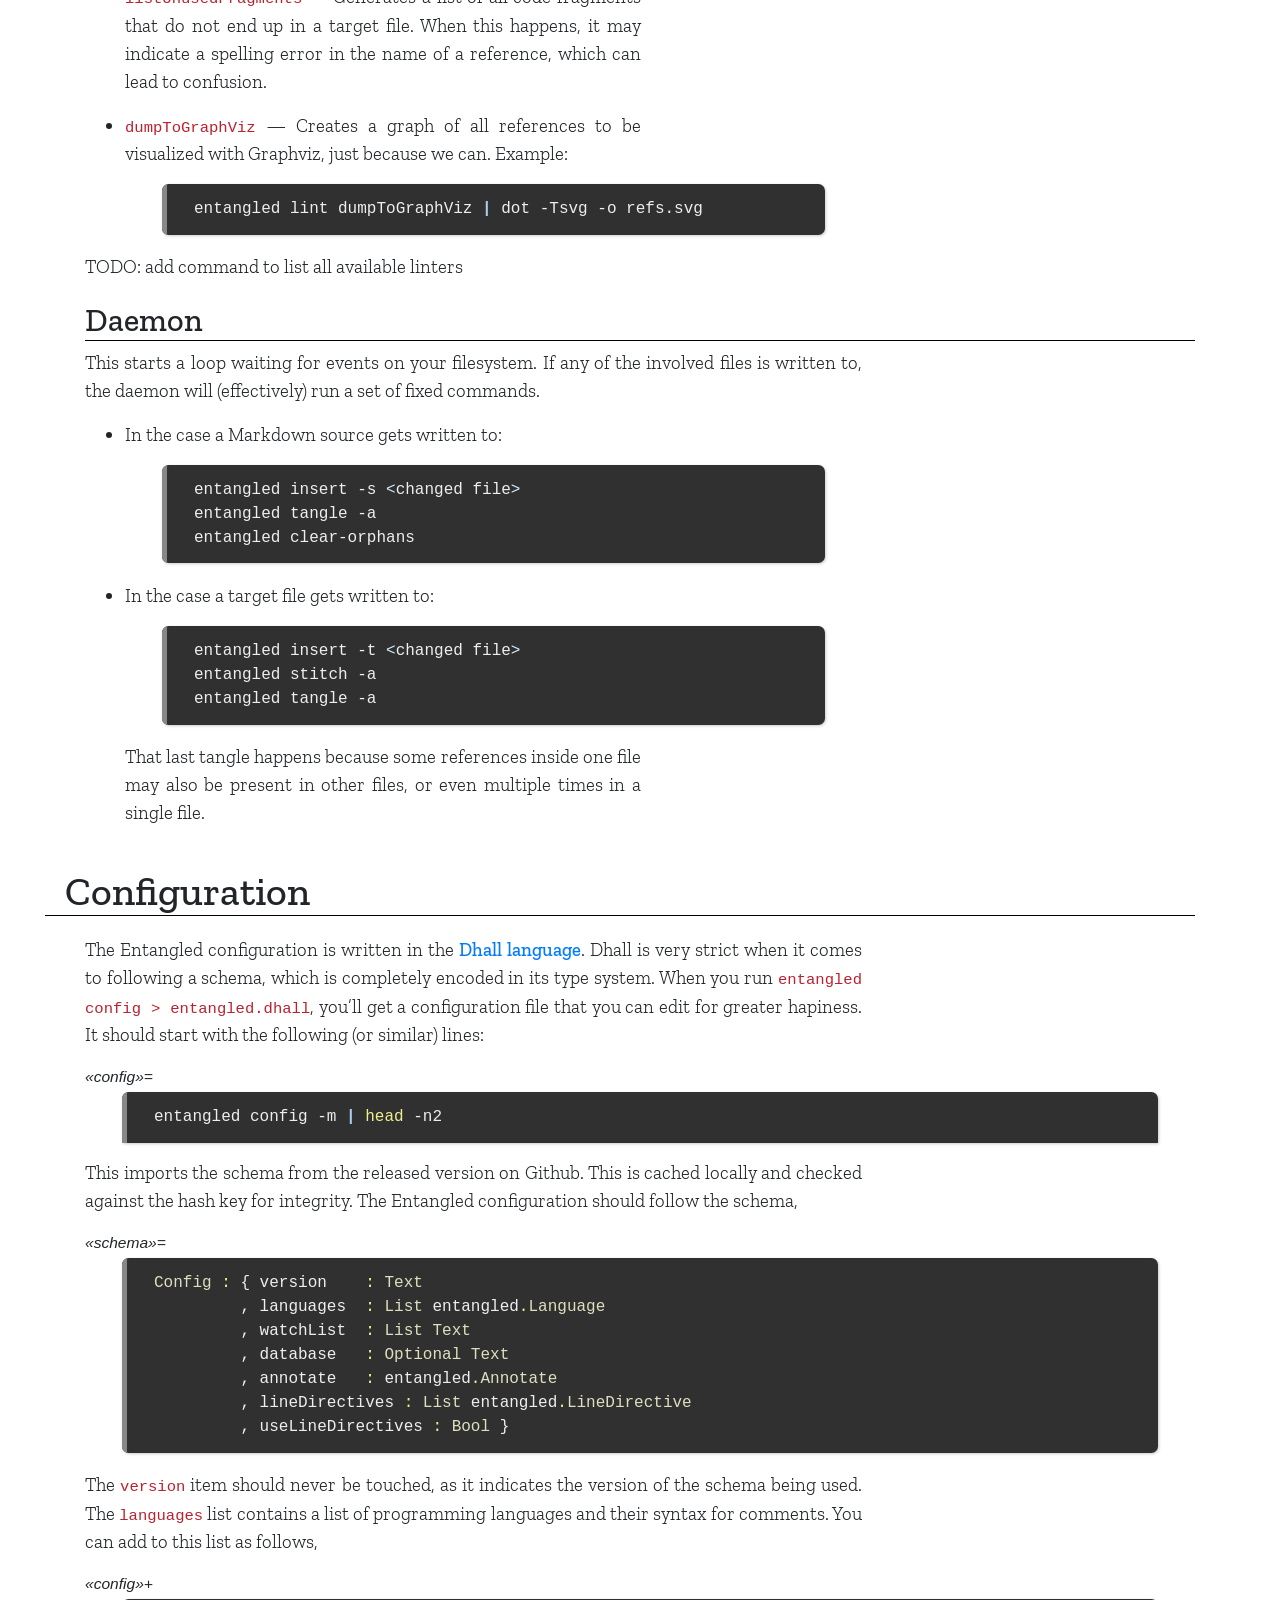
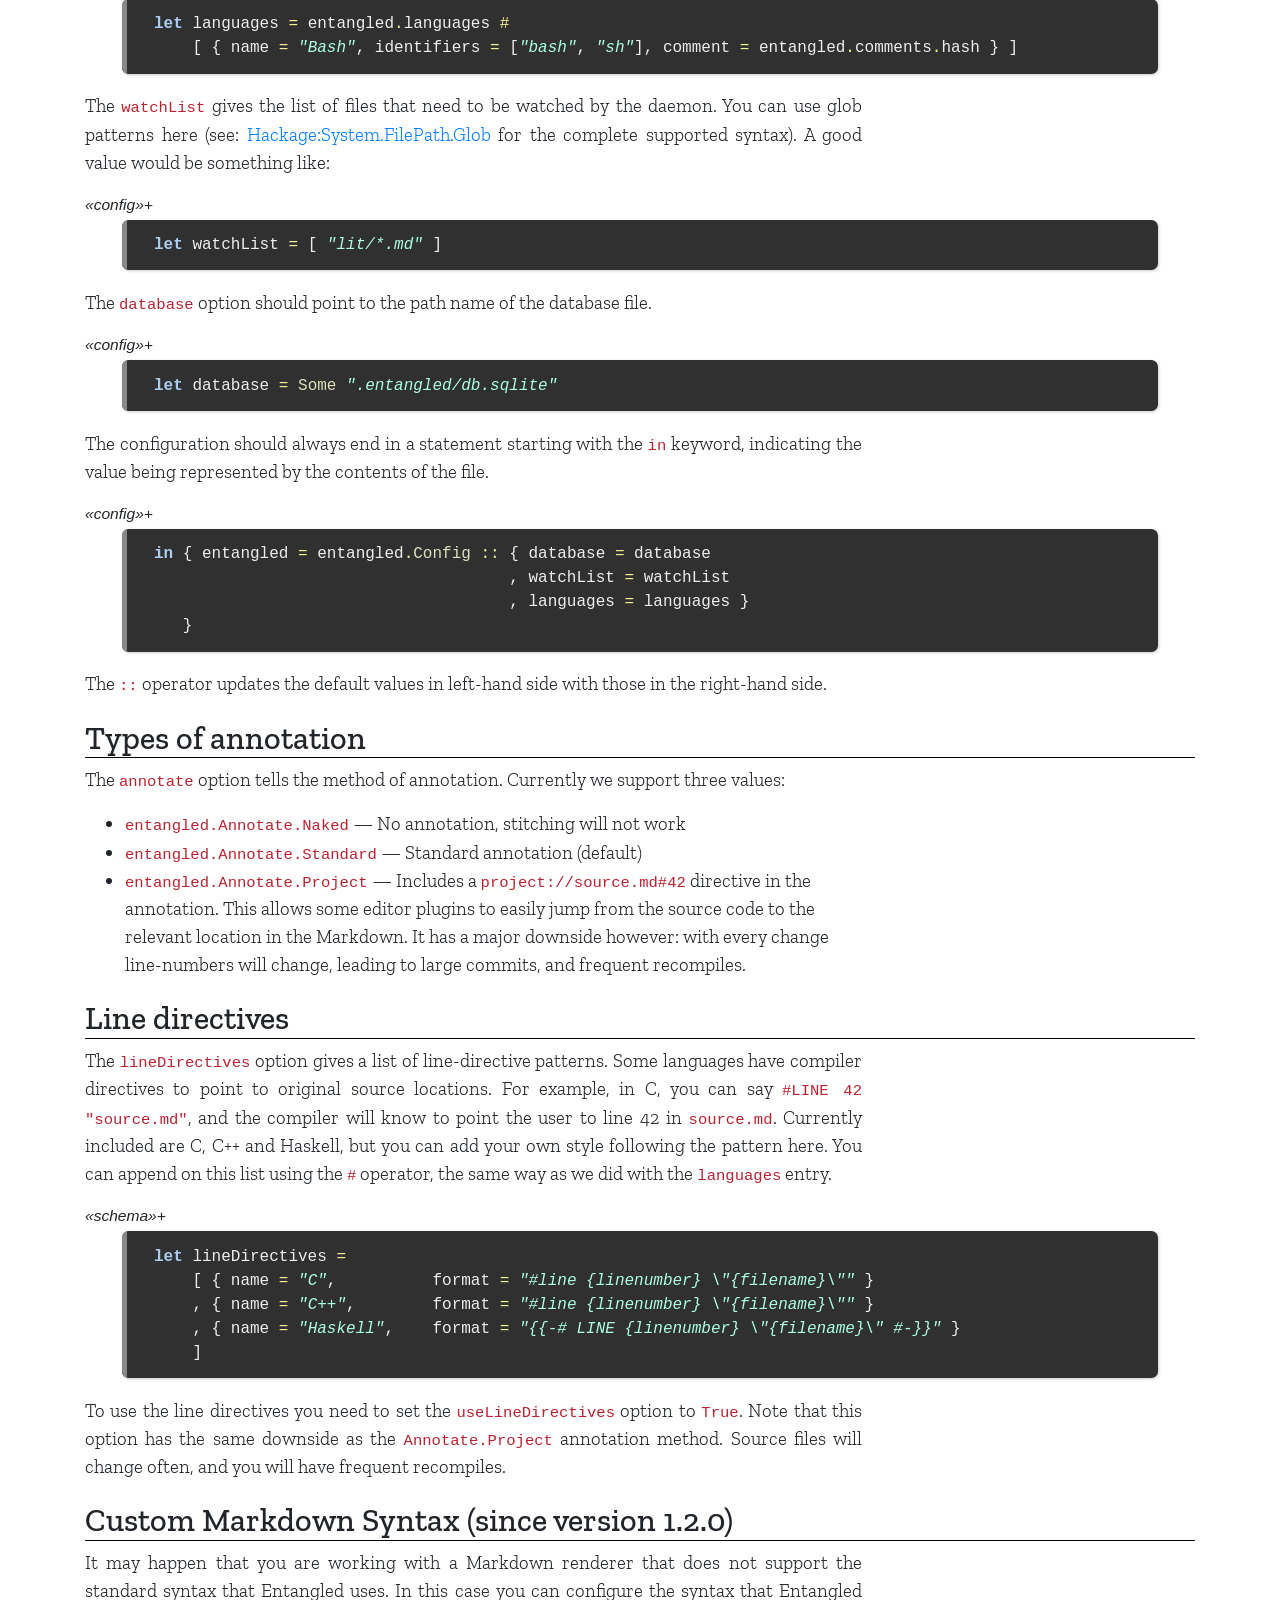
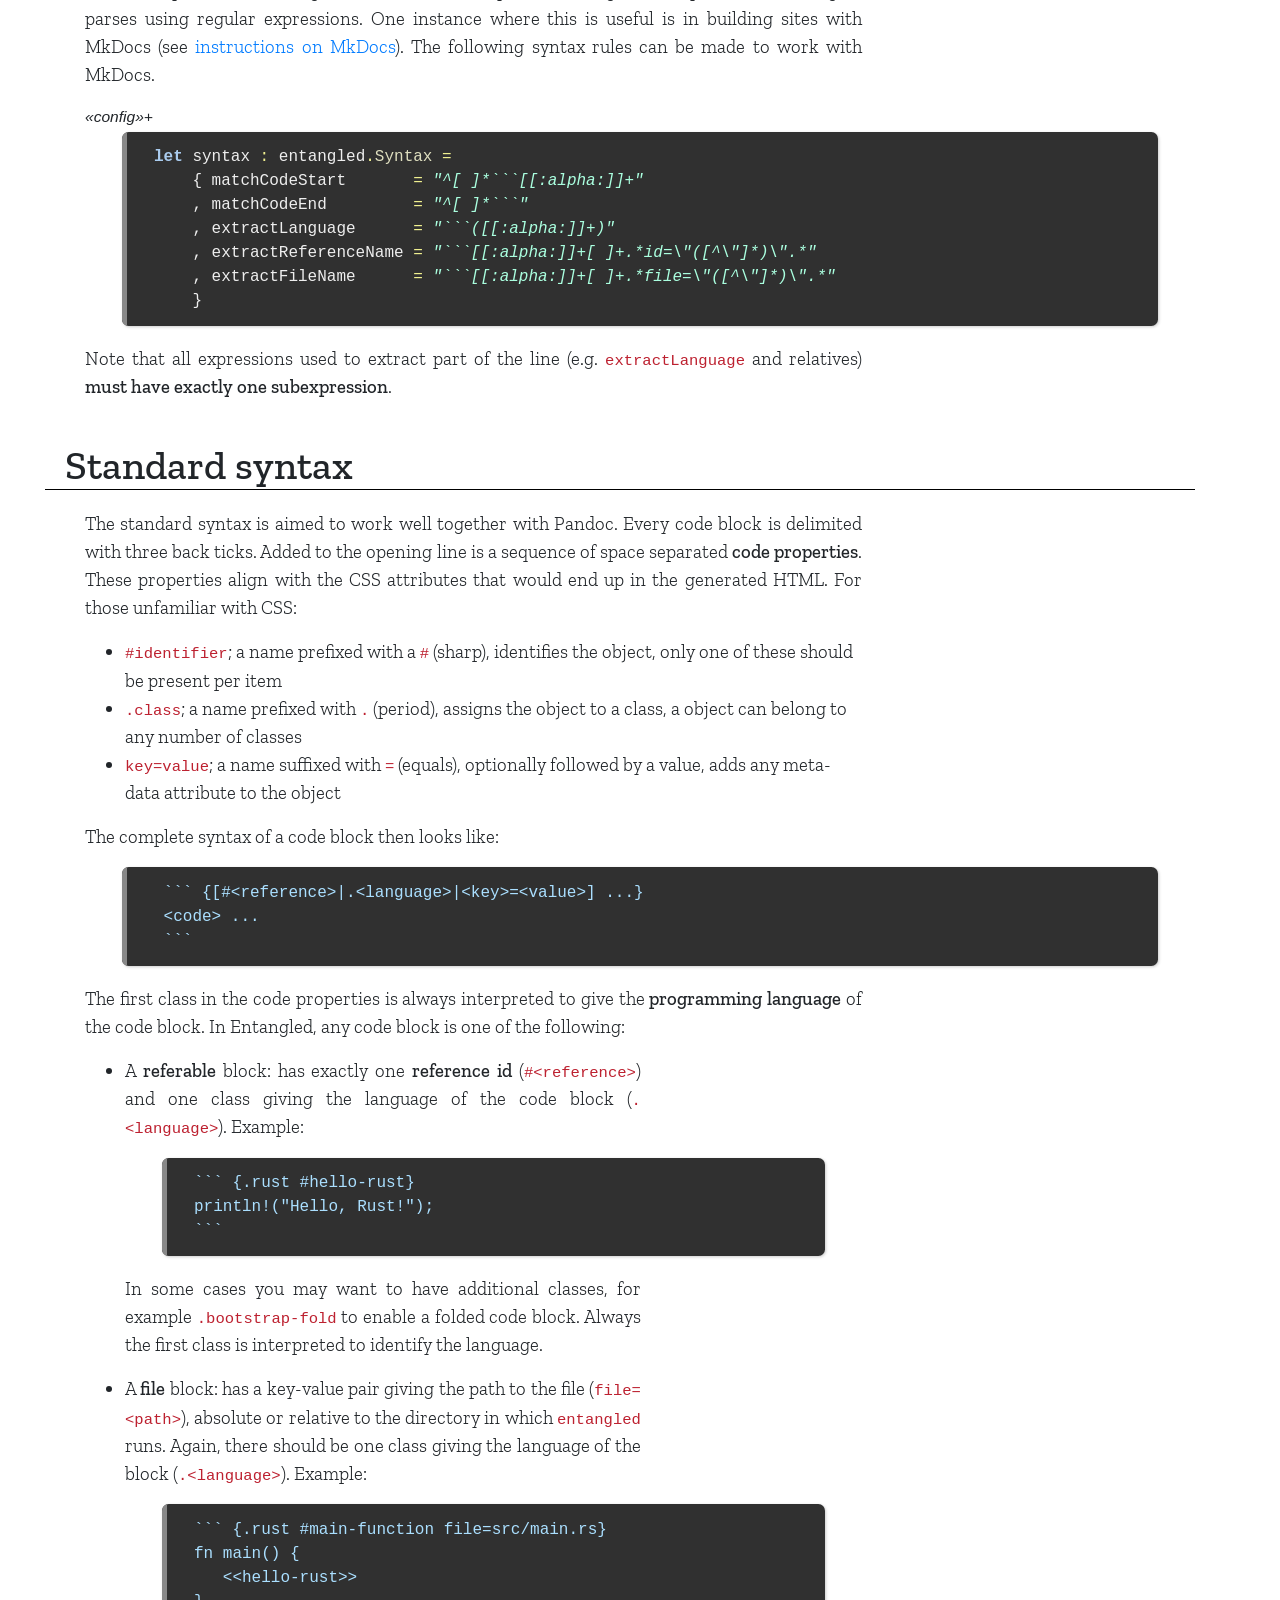
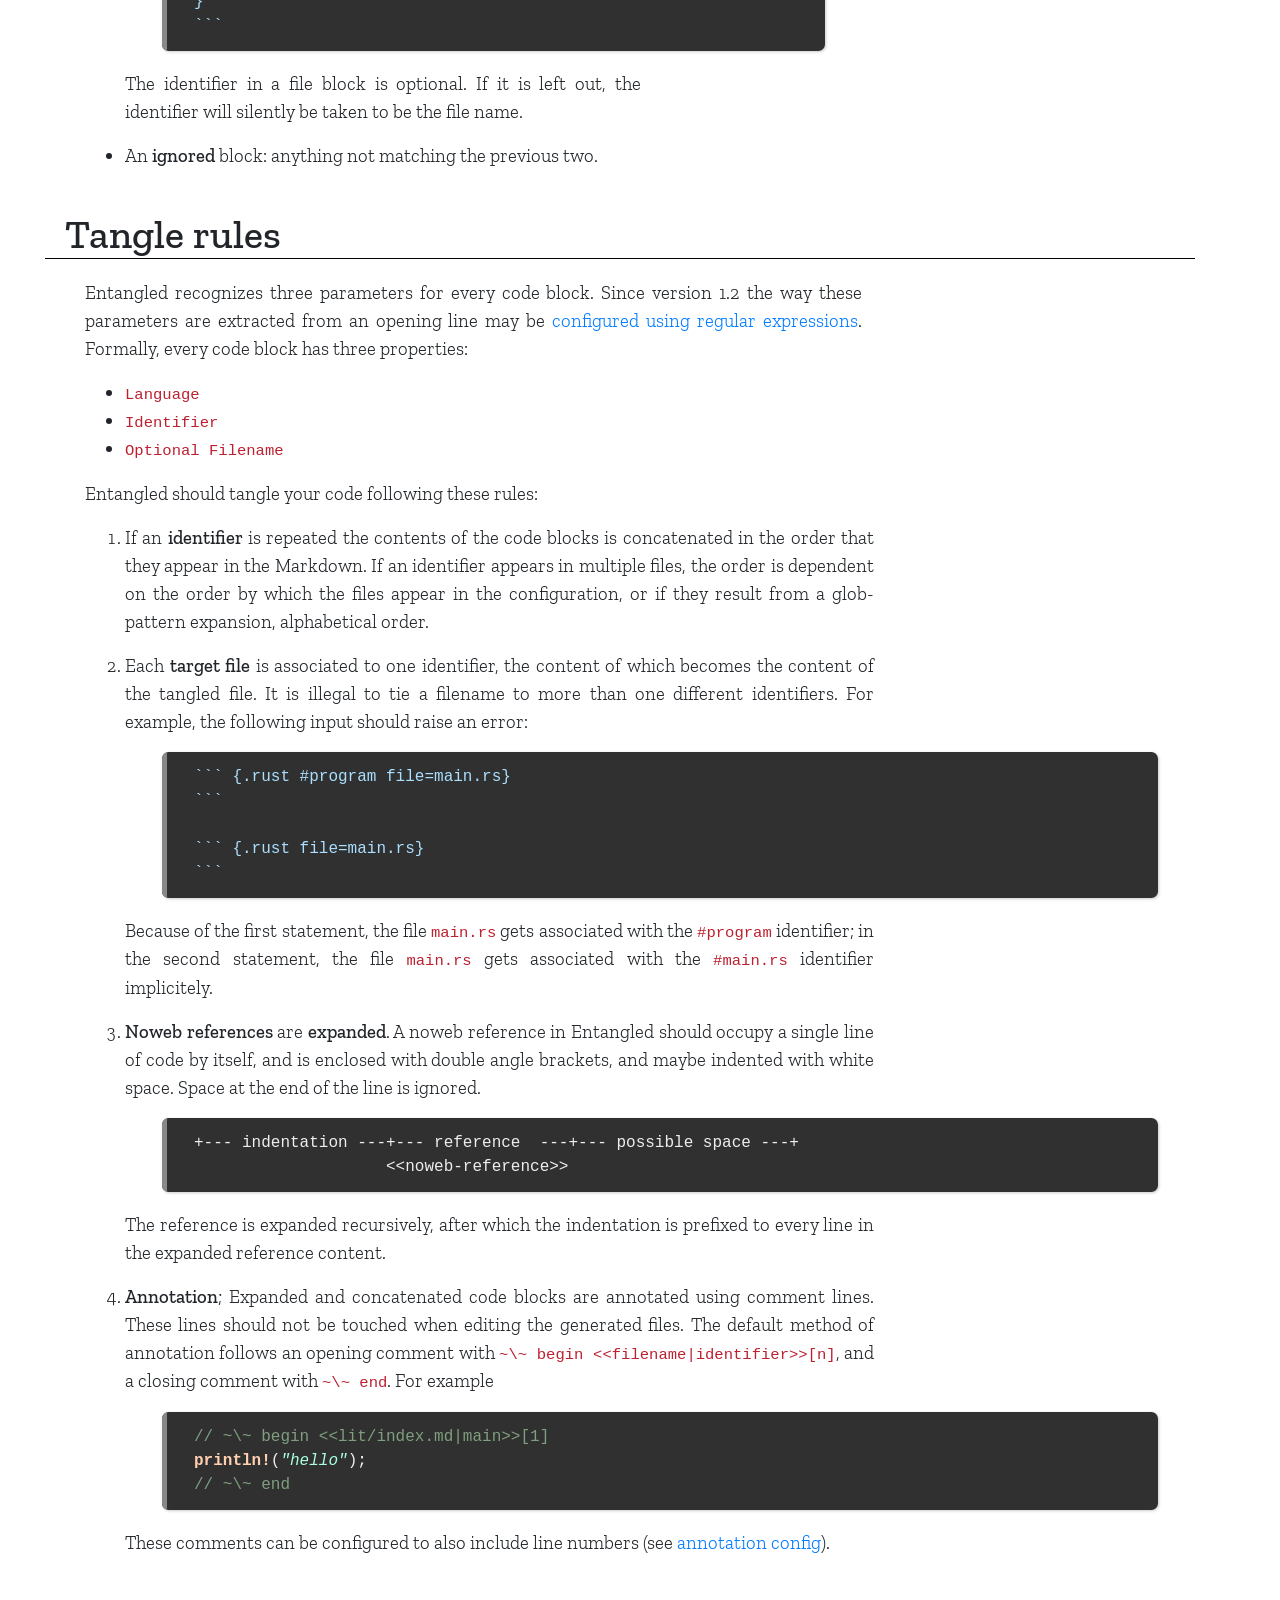
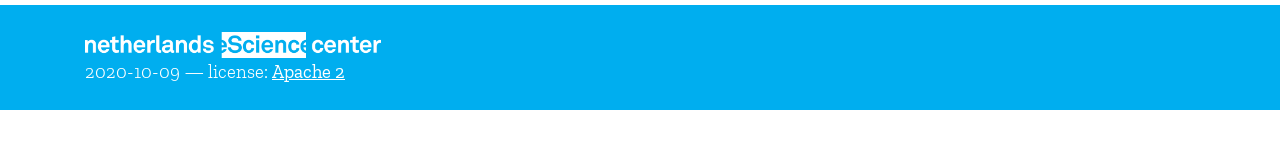
==== commit a55528d4: "automatic update" ====
--- a/manual.html
+++ b/manual.html
@@ -120,51 +120,33 @@
 <main role="main" class="flex-fill"><div class="container my-5">
 <h1 id="introduction">Introduction</h1>
 <p>Entangled helps you write Literate Programs in Mardown. You put all your code inside Markdown code blocks. Entangled automatically extracts the code and writes it to more traditional source files. You can then edit these generated files, and the changes are being fed back to the Markdown.</p>
-<div class="doctest" data-status="SUCCESS">
+<div class="doctest" data-status="ERROR">
 <div class="doctestInput">
 <div class="annotated-code">
 <p><span><em>«entangled-version»=</em></span></p>
 <div class="sourceCode" id="entangled-version"><pre class="sourceCode bash eval"><code class="sourceCode bash"><span id="entangled-version-1"><a href="#entangled-version-1"></a><span class="ex">entangled</span> --version</span></code></pre></div>
 </div>
 </div>
-<div class="doctestResult">
-<div class="sourceCode" id="cb1"><pre class="sourceCode txt"><code class="sourceCode default"><span id="cb1-1"><a href="#cb1-1"></a>1.2.4</span></code></pre></div>
+<div class="doctestError">
+<div class="programOutput">
+<pre class="ansi2html-content"></pre>
+</div>
 </div>
 </div>
 <p>We refer to the Markdown files as ‘source’ and the traditional source code as ‘targets’. Just to keep thigs confusing ;).</p>
 <h1 id="command-line">Command-line</h1>
 <p>The entangled command-line tool has several sub-commands.</p>
-<div class="doctest" data-status="SUCCESS">
+<div class="doctest" data-status="ERROR">
 <div class="doctestInput">
 <div class="annotated-code">
 <p><span><em>«entangled-help»=</em></span></p>
 <div class="sourceCode" id="entangled-help"><pre class="sourceCode bash eval"><code class="sourceCode bash"><span id="entangled-help-1"><a href="#entangled-help-1"></a><span class="ex">entangled</span> --help</span></code></pre></div>
 </div>
 </div>
-<div class="doctestResult">
-<div class="sourceCode" id="cb2"><pre class="sourceCode txt"><code class="sourceCode default"><span id="cb2-1"><a href="#cb2-1"></a>Entangled -- daemonised literate programming</span>
-<span id="cb2-2"><a href="#cb2-2"></a></span>
-<span id="cb2-3"><a href="#cb2-3"></a>Usage: entangled [-v|--version] [-V|--verbose] [-m|--machine] [-c|--check] </span>
-<span id="cb2-4"><a href="#cb2-4"></a>                 [COMMAND]</span>
-<span id="cb2-5"><a href="#cb2-5"></a>  Automatically tangles and untangles &#39;FILES...&#39;.</span>
-<span id="cb2-6"><a href="#cb2-6"></a></span>
-<span id="cb2-7"><a href="#cb2-7"></a>Available options:</span>
-<span id="cb2-8"><a href="#cb2-8"></a>  -v,--version             Show version information.</span>
-<span id="cb2-9"><a href="#cb2-9"></a>  -V,--verbose             Be very verbose.</span>
-<span id="cb2-10"><a href="#cb2-10"></a>  -m,--machine             Machine readable output.</span>
-<span id="cb2-11"><a href="#cb2-11"></a>  -c,--check               Don&#39;t do anything, returns 1 if changes would be made</span>
-<span id="cb2-12"><a href="#cb2-12"></a>                           to file system.</span>
-<span id="cb2-13"><a href="#cb2-13"></a>  -h,--help                Show this help text</span>
-<span id="cb2-14"><a href="#cb2-14"></a></span>
-<span id="cb2-15"><a href="#cb2-15"></a>Available commands:</span>
-<span id="cb2-16"><a href="#cb2-16"></a>  daemon                   Run the entangled daemon.</span>
-<span id="cb2-17"><a href="#cb2-17"></a>  config                   Print an example configuration.</span>
-<span id="cb2-18"><a href="#cb2-18"></a>  insert                   Insert markdown files into database.</span>
-<span id="cb2-19"><a href="#cb2-19"></a>  tangle                   Retrieve tangled code.</span>
-<span id="cb2-20"><a href="#cb2-20"></a>  stitch                   Retrieve stitched markdown.</span>
-<span id="cb2-21"><a href="#cb2-21"></a>  list                     List generated code files.</span>
-<span id="cb2-22"><a href="#cb2-22"></a>  lint                     Lint input on potential problems.</span>
-<span id="cb2-23"><a href="#cb2-23"></a>  clear-orphans            Deletes orphan targets.</span></code></pre></div>
+<div class="doctestError">
+<div class="programOutput">
+<pre class="ansi2html-content"></pre>
+</div>
 </div>
 </div>
 <p>There options here are global and may affect the operation of any of the sub-commands. The <code>-m</code> option makes all commands (except <code>daemon</code>) print out information in machine readable format:</p>
@@ -188,168 +170,112 @@
 <p>The command you’ll be using most often is <code>daemon</code>. To understand what the daemon does, it is instructive to first see what the other commands do.</p>
 <h2 id="config">Config</h2>
 <p>The <code>config</code> commands generates a valid configuration file.</p>
-<div class="doctest" data-status="SUCCESS">
+<div class="doctest" data-status="PENDING">
 <div class="doctestInput">
 <div class="annotated-code">
 <p><span><em>«entangled-help»+</em></span></p>
 <div class="sourceCode" id="entangled-help"><pre class="sourceCode bash eval"><code class="sourceCode bash"><span id="entangled-help-1"><a href="#entangled-help-1"></a><span class="ex">entangled</span> config --help</span></code></pre></div>
 </div>
-</div>
-<div class="doctestResult">
-<div class="sourceCode" id="cb3"><pre class="sourceCode txt"><code class="sourceCode default"><span id="cb3-1"><a href="#cb3-1"></a>Usage: entangled config [-m|--minimal]</span>
-<span id="cb3-2"><a href="#cb3-2"></a>  Print an example configuration.</span>
-<span id="cb3-3"><a href="#cb3-3"></a></span>
-<span id="cb3-4"><a href="#cb3-4"></a>Available options:</span>
-<span id="cb3-5"><a href="#cb3-5"></a>  -m,--minimal             Print minimal config.</span>
-<span id="cb3-6"><a href="#cb3-6"></a>  -h,--help                Show this help text</span></code></pre></div>
 </div>
 </div>
 <p>The default file is very verbose with lots of explanation and comments. If you are more experienced, you may prefer the minimal file.</p>
 <h2 id="insert">Insert</h2>
 <p>The <code>insert</code> command reads one or more files and inserts them into the database.</p>
-<div class="doctest" data-status="SUCCESS">
+<div class="doctest" data-status="PENDING">
 <div class="doctestInput">
 <div class="annotated-code">
 <p><span><em>«entangled-help»+</em></span></p>
 <div class="sourceCode" id="entangled-help"><pre class="sourceCode bash eval"><code class="sourceCode bash"><span id="entangled-help-1"><a href="#entangled-help-1"></a><span class="ex">entangled</span> insert --help</span></code></pre></div>
 </div>
-</div>
-<div class="doctestResult">
-<div class="sourceCode" id="cb4"><pre class="sourceCode txt"><code class="sourceCode default"><span id="cb4-1"><a href="#cb4-1"></a>Usage: entangled insert ((-s|--source) | (-t|--target)) [FILES...]</span>
-<span id="cb4-2"><a href="#cb4-2"></a>  Insert markdown files into database.</span>
-<span id="cb4-3"><a href="#cb4-3"></a></span>
-<span id="cb4-4"><a href="#cb4-4"></a>Available options:</span>
-<span id="cb4-5"><a href="#cb4-5"></a>  -s,--source              insert markdown source file</span>
-<span id="cb4-6"><a href="#cb4-6"></a>  -t,--target              insert target code file</span>
-<span id="cb4-7"><a href="#cb4-7"></a>  -h,--help                Show this help text</span></code></pre></div>
 </div>
 </div>
 <p>You need to specify if you want to insert source files (<code>-s|--source</code>) or target files (<code>-t|--target</code>).</p>
 <h2 id="tangle">Tangle</h2>
 <p>The <code>tangle</code> command looks at the code blocks that are present in the database.</p>
-<div class="doctest" data-status="SUCCESS">
+<div class="doctest" data-status="PENDING">
 <div class="doctestInput">
 <div class="annotated-code">
 <p><span><em>«entangled-help»+</em></span></p>
 <div class="sourceCode" id="entangled-help"><pre class="sourceCode bash eval"><code class="sourceCode bash"><span id="entangled-help-1"><a href="#entangled-help-1"></a><span class="ex">entangled</span> tangle --help</span></code></pre></div>
 </div>
-</div>
-<div class="doctestResult">
-<div class="sourceCode" id="cb5"><pre class="sourceCode txt"><code class="sourceCode default"><span id="cb5-1"><a href="#cb5-1"></a>Usage: entangled tangle ((-f|--file TARGET) | (-r|--ref TARGET) | (-a|--all)) </span>
-<span id="cb5-2"><a href="#cb5-2"></a>                        [-d|--decorate]</span>
-<span id="cb5-3"><a href="#cb5-3"></a>  Retrieve tangled code.</span>
-<span id="cb5-4"><a href="#cb5-4"></a></span>
-<span id="cb5-5"><a href="#cb5-5"></a>Available options:</span>
-<span id="cb5-6"><a href="#cb5-6"></a>  -f,--file TARGET         file target</span>
-<span id="cb5-7"><a href="#cb5-7"></a>  -r,--ref TARGET          reference target</span>
-<span id="cb5-8"><a href="#cb5-8"></a>  -a,--all                 tangle all and write to disk</span>
-<span id="cb5-9"><a href="#cb5-9"></a>  -d,--decorate            Decorate with stitching comments.</span>
-<span id="cb5-10"><a href="#cb5-10"></a>  -h,--help                Show this help text</span></code></pre></div>
 </div>
 </div>
 <p>You may choose to query any named reference in your code (<code>-r|--ref</code>), or any specified target file (<code>-f|--file</code>). The expanded content of the given reference will be dumped to standard output. If you just want to write out all files to their proper location, use the <code>-a</code> or <code>--all</code> flag.</p>
 <p>TODO: the <code>-d|--decorate</code> flag no longer does anything, since this is managed from the configuration file.</p>
 <h2 id="stitch">Stitch</h2>
 <p>The <code>stitch</code> command extracts from the contents of the database any of the input markdown files. If a target file was changed and inserted, the contents will be different from those on the file system. The result is written to standard output.</p>
-<div class="doctest" data-status="SUCCESS">
+<div class="doctest" data-status="PENDING">
 <div class="doctestInput">
 <div class="annotated-code">
 <p><span><em>«entangled-help»+</em></span></p>
 <div class="sourceCode" id="entangled-help"><pre class="sourceCode bash eval"><code class="sourceCode bash"><span id="entangled-help-1"><a href="#entangled-help-1"></a><span class="ex">entangled</span> stitch --help</span></code></pre></div>
 </div>
-</div>
-<div class="doctestResult">
-<div class="sourceCode" id="cb6"><pre class="sourceCode txt"><code class="sourceCode default"><span id="cb6-1"><a href="#cb6-1"></a>Usage: entangled stitch TARGET</span>
-<span id="cb6-2"><a href="#cb6-2"></a>  Retrieve stitched markdown.</span>
-<span id="cb6-3"><a href="#cb6-3"></a></span>
-<span id="cb6-4"><a href="#cb6-4"></a>Available options:</span>
-<span id="cb6-5"><a href="#cb6-5"></a>  -h,--help                Show this help text</span></code></pre></div>
 </div>
 </div>
 <p>TODO: implement <code>stitch -a</code></p>
 <h2 id="clear-orphans">Clear orphans</h2>
 <p>The <code>clear-orphans</code> command deletes all orphan target files from the file system. A orphan target arises when a target file reference gets renamed or removed. By using this command, you make sure that these target files do not linger around. When you run the daemon, renaming a file will show up as creation of one target and anihilation of another.</p>
-<div class="doctest" data-status="SUCCESS">
+<div class="doctest" data-status="PENDING">
 <div class="doctestInput">
 <div class="annotated-code">
 <p><span><em>«entangled-help»+</em></span></p>
 <div class="sourceCode" id="entangled-help"><pre class="sourceCode bash eval"><code class="sourceCode bash"><span id="entangled-help-1"><a href="#entangled-help-1"></a><span class="ex">entangled</span> clear-orphans --help</span></code></pre></div>
 </div>
-</div>
-<div class="doctestResult">
-<div class="sourceCode" id="cb7"><pre class="sourceCode txt"><code class="sourceCode default"><span id="cb7-1"><a href="#cb7-1"></a>Usage: entangled clear-orphans </span>
-<span id="cb7-2"><a href="#cb7-2"></a>  Deletes orphan targets.</span>
-<span id="cb7-3"><a href="#cb7-3"></a></span>
-<span id="cb7-4"><a href="#cb7-4"></a>Available options:</span>
-<span id="cb7-5"><a href="#cb7-5"></a>  -h,--help                Show this help text</span></code></pre></div>
 </div>
 </div>
 <h2 id="list">List</h2>
 <p>The <code>list</code> command lists all the target files.</p>
-<div class="doctest" data-status="SUCCESS">
+<div class="doctest" data-status="PENDING">
 <div class="doctestInput">
 <div class="annotated-code">
 <p><span><em>«entangled-help»+</em></span></p>
 <div class="sourceCode" id="entangled-help"><pre class="sourceCode bash eval"><code class="sourceCode bash"><span id="entangled-help-1"><a href="#entangled-help-1"></a><span class="ex">entangled</span> list --help</span></code></pre></div>
 </div>
-</div>
-<div class="doctestResult">
-<div class="sourceCode" id="cb8"><pre class="sourceCode txt"><code class="sourceCode default"><span id="cb8-1"><a href="#cb8-1"></a>Usage: entangled list </span>
-<span id="cb8-2"><a href="#cb8-2"></a>  List generated code files.</span>
-<span id="cb8-3"><a href="#cb8-3"></a></span>
-<span id="cb8-4"><a href="#cb8-4"></a>Available options:</span>
-<span id="cb8-5"><a href="#cb8-5"></a>  -h,--help                Show this help text</span></code></pre></div>
 </div>
 </div>
 <h2 id="lint">Lint</h2>
 <p>The <code>lint</code> command is an assortment of analytical tools. These all work by querying the database for some information and reporting on it. Not all of these would fall in the realm of what you would call a linter.</p>
-<div class="doctest" data-status="SUCCESS">
+<div class="doctest" data-status="PENDING">
 <div class="doctestInput">
 <div class="annotated-code">
 <p><span><em>«entangled-help»+</em></span></p>
 <div class="sourceCode" id="entangled-help"><pre class="sourceCode bash eval"><code class="sourceCode bash"><span id="entangled-help-1"><a href="#entangled-help-1"></a><span class="ex">entangled</span> lint --help</span></code></pre></div>
 </div>
-</div>
-<div class="doctestResult">
-<div class="sourceCode" id="cb9"><pre class="sourceCode txt"><code class="sourceCode default"><span id="cb9-1"><a href="#cb9-1"></a>Usage: entangled lint [LINTERS]</span>
-<span id="cb9-2"><a href="#cb9-2"></a>  Lint input on potential problems.</span>
-<span id="cb9-3"><a href="#cb9-3"></a></span>
-<span id="cb9-4"><a href="#cb9-4"></a>Available options:</span>
-<span id="cb9-5"><a href="#cb9-5"></a>  -h,--help                Show this help text</span></code></pre></div>
 </div>
 </div>
 <p>Currently there are two linters:</p>
 <ul>
 <li><p><code>listUnusedFragments</code> — Generates a list of all code fragments that do not end up in a target file. When this happens, it may indicate a spelling error in the name of a reference, which can lead to confusion.</p></li>
 <li><p><code>dumpToGraphViz</code> — Creates a graph of all references to be visualized with Graphviz, just because we can. Example:</p>
-<div class="sourceCode" id="cb10"><pre class="sourceCode bash"><code class="sourceCode bash"><span id="cb10-1"><a href="#cb10-1"></a><span class="ex">entangled</span> lint dumpToGraphViz <span class="kw">|</span> <span class="ex">dot</span> -Tsvg -o refs.svg</span></code></pre></div></li>
+<div class="sourceCode" id="cb1"><pre class="sourceCode bash"><code class="sourceCode bash"><span id="cb1-1"><a href="#cb1-1"></a><span class="ex">entangled</span> lint dumpToGraphViz <span class="kw">|</span> <span class="ex">dot</span> -Tsvg -o refs.svg</span></code></pre></div></li>
 </ul>
 <p>TODO: add command to list all available linters</p>
 <h2 id="daemon">Daemon</h2>
 <p>This starts a loop waiting for events on your filesystem. If any of the involved files is written to, the daemon will (effectively) run a set of fixed commands.</p>
 <ul>
 <li><p>In the case a Markdown source gets written to:</p>
-<div class="sourceCode" id="cb11"><pre class="sourceCode bash"><code class="sourceCode bash"><span id="cb11-1"><a href="#cb11-1"></a><span class="ex">entangled</span> insert -s <span class="op">&lt;</span>changed file<span class="op">&gt;</span></span>
-<span id="cb11-2"><a href="#cb11-2"></a><span class="ex">entangled</span> tangle -a</span>
-<span id="cb11-3"><a href="#cb11-3"></a><span class="ex">entangled</span> clear-orphans</span></code></pre></div></li>
+<div class="sourceCode" id="cb2"><pre class="sourceCode bash"><code class="sourceCode bash"><span id="cb2-1"><a href="#cb2-1"></a><span class="ex">entangled</span> insert -s <span class="op">&lt;</span>changed file<span class="op">&gt;</span></span>
+<span id="cb2-2"><a href="#cb2-2"></a><span class="ex">entangled</span> tangle -a</span>
+<span id="cb2-3"><a href="#cb2-3"></a><span class="ex">entangled</span> clear-orphans</span></code></pre></div></li>
 <li><p>In the case a target file gets written to:</p>
-<div class="sourceCode" id="cb12"><pre class="sourceCode bash"><code class="sourceCode bash"><span id="cb12-1"><a href="#cb12-1"></a><span class="ex">entangled</span> insert -t <span class="op">&lt;</span>changed file<span class="op">&gt;</span></span>
-<span id="cb12-2"><a href="#cb12-2"></a><span class="ex">entangled</span> stitch -a</span>
-<span id="cb12-3"><a href="#cb12-3"></a><span class="ex">entangled</span> tangle -a</span></code></pre></div>
+<div class="sourceCode" id="cb3"><pre class="sourceCode bash"><code class="sourceCode bash"><span id="cb3-1"><a href="#cb3-1"></a><span class="ex">entangled</span> insert -t <span class="op">&lt;</span>changed file<span class="op">&gt;</span></span>
+<span id="cb3-2"><a href="#cb3-2"></a><span class="ex">entangled</span> stitch -a</span>
+<span id="cb3-3"><a href="#cb3-3"></a><span class="ex">entangled</span> tangle -a</span></code></pre></div>
 <p>That last tangle happens because some references inside one file may also be present in other files, or even multiple times in a single file.</p></li>
 </ul>
 <h1 id="configuration">Configuration</h1>
 <p>The Entangled configuration is written in the <a href="https://dhall-lang.org/"><strong>Dhall language</strong></a>. Dhall is very strict when it comes to following a schema, which is completely encoded in its type system. When you run <code>entangled config &gt; entangled.dhall</code>, you’ll get a configuration file that you can edit for greater hapiness. It should start with the following (or similar) lines:</p>
-<div class="doctest" data-status="SUCCESS">
+<div class="doctest" data-status="ERROR">
 <div class="doctestInput">
 <div class="annotated-code">
 <p><span><em>«config»=</em></span></p>
 <div class="sourceCode" id="config"><pre class="sourceCode bash eval"><code class="sourceCode bash"><span id="config-1"><a href="#config-1"></a><span class="ex">entangled</span> config -m <span class="kw">|</span> <span class="fu">head</span> -n2</span></code></pre></div>
 </div>
 </div>
-<div class="doctestResult">
-<div class="sourceCode" id="cb13"><pre class="sourceCode txt"><code class="sourceCode default"><span id="cb13-1"><a href="#cb13-1"></a>let entangled = https://raw.githubusercontent.com/entangled/entangled/v1.2.2/data/config-schema.dhall</span>
-<span id="cb13-2"><a href="#cb13-2"></a>                sha256:9bb4c5649869175ad0b662d292fd81a3d5d9ccb503b1c7e316d531b7856fb096</span></code></pre></div>
+<div class="doctestError">
+<div class="programOutput">
+<pre class="ansi2html-content"></pre>
+</div>
 </div>
 </div>
 <p>This imports the schema from the released version on Github. This is cached locally and checked against the hash key for integrity. The Entangled configuration should follow the schema,</p>
@@ -418,6 +344,7 @@
 <span id="config-6"><a href="#config-6"></a>    , extractFileName      <span class="fu">=</span> <span class="st">&quot;```[[:alpha:]]+[ ]+.*file=\&quot;([^\&quot;]*)\&quot;.*&quot;</span> </span>
 <span id="config-7"><a href="#config-7"></a>    }</span></code></pre></div>
 </div>
+<p>Note that all expressions used to extract part of the line (e.g. <code>extractLanguage</code> and relatives) <strong>must have exactly one subexpression</strong>.</p>
 <h1 id="standard-syntax">Standard syntax</h1>
 <p>The standard syntax is aimed to work well together with Pandoc. Every code block is delimited with three back ticks. Added to the opening line is a sequence of space separated <strong>code properties</strong>. These properties align with the CSS attributes that would end up in the generated HTML. For those unfamiliar with CSS:</p>
 <ul>
@@ -426,22 +353,22 @@
 <li><code>key=value</code>; a name suffixed with <code>=</code> (equals), optionally followed by a value, adds any meta-data attribute to the object</li>
 </ul>
 <p>The complete syntax of a code block then looks like:</p>
-<div class="sourceCode" id="cb14"><pre class="sourceCode markdown"><code class="sourceCode markdown"><span id="cb14-1"><a href="#cb14-1"></a> <span class="bn">``` {[#&lt;reference&gt;|.&lt;language&gt;|&lt;key&gt;=&lt;value&gt;] ...}</span></span>
-<span id="cb14-2"><a href="#cb14-2"></a><span class="bn"> &lt;code&gt; ...</span></span>
-<span id="cb14-3"><a href="#cb14-3"></a><span class="bn"> ```</span></span></code></pre></div>
+<div class="sourceCode" id="cb4"><pre class="sourceCode markdown"><code class="sourceCode markdown"><span id="cb4-1"><a href="#cb4-1"></a> <span class="bn">``` {[#&lt;reference&gt;|.&lt;language&gt;|&lt;key&gt;=&lt;value&gt;] ...}</span></span>
+<span id="cb4-2"><a href="#cb4-2"></a><span class="bn"> &lt;code&gt; ...</span></span>
+<span id="cb4-3"><a href="#cb4-3"></a><span class="bn"> ```</span></span></code></pre></div>
 <p>The first class in the code properties is always interpreted to give the <strong>programming language</strong> of the code block. In Entangled, any code block is one of the following:</p>
 <ul>
 <li><p>A <strong>referable</strong> block: has exactly one <strong>reference id</strong> (<code>#&lt;reference&gt;</code>) and one class giving the language of the code block (<code>.&lt;language&gt;</code>). Example:</p>
-<div class="sourceCode" id="cb15"><pre class="sourceCode markdown"><code class="sourceCode markdown"><span id="cb15-1"><a href="#cb15-1"></a><span class="bn">``` {.rust #hello-rust}</span></span>
-<span id="cb15-2"><a href="#cb15-2"></a><span class="bn">println!(&quot;Hello, Rust!&quot;);</span></span>
-<span id="cb15-3"><a href="#cb15-3"></a><span class="bn">```</span></span></code></pre></div>
+<div class="sourceCode" id="cb5"><pre class="sourceCode markdown"><code class="sourceCode markdown"><span id="cb5-1"><a href="#cb5-1"></a><span class="bn">``` {.rust #hello-rust}</span></span>
+<span id="cb5-2"><a href="#cb5-2"></a><span class="bn">println!(&quot;Hello, Rust!&quot;);</span></span>
+<span id="cb5-3"><a href="#cb5-3"></a><span class="bn">```</span></span></code></pre></div>
 <p>In some cases you may want to have additional classes, for example <code>.bootstrap-fold</code> to enable a folded code block. Always the first class is interpreted to identify the language.</p></li>
 <li><p>A <strong>file</strong> block: has a key-value pair giving the path to the file (<code>file=&lt;path&gt;</code>), absolute or relative to the directory in which <code>entangled</code> runs. Again, there should be one class giving the language of the block (<code>.&lt;language&gt;</code>). Example:</p>
-<div class="sourceCode" id="cb16"><pre class="sourceCode markdown"><code class="sourceCode markdown"><span id="cb16-1"><a href="#cb16-1"></a><span class="bn">``` {.rust #main-function file=src/main.rs}</span></span>
-<span id="cb16-2"><a href="#cb16-2"></a><span class="bn">fn main() {</span></span>
-<span id="cb16-3"><a href="#cb16-3"></a><span class="bn">   &lt;&lt;hello-rust&gt;&gt;</span></span>
-<span id="cb16-4"><a href="#cb16-4"></a><span class="bn">}</span></span>
-<span id="cb16-5"><a href="#cb16-5"></a><span class="bn">```</span></span></code></pre></div>
+<div class="sourceCode" id="cb6"><pre class="sourceCode markdown"><code class="sourceCode markdown"><span id="cb6-1"><a href="#cb6-1"></a><span class="bn">``` {.rust #main-function file=src/main.rs}</span></span>
+<span id="cb6-2"><a href="#cb6-2"></a><span class="bn">fn main() {</span></span>
+<span id="cb6-3"><a href="#cb6-3"></a><span class="bn">   &lt;&lt;hello-rust&gt;&gt;</span></span>
+<span id="cb6-4"><a href="#cb6-4"></a><span class="bn">}</span></span>
+<span id="cb6-5"><a href="#cb6-5"></a><span class="bn">```</span></span></code></pre></div>
 <p>The identifier in a file block is optional. If it is left out, the identifier will silently be taken to be the file name.</p></li>
 <li><p>An <strong>ignored</strong> block: anything not matching the previous two.</p></li>
 </ul>
@@ -456,27 +383,27 @@
 <ol type="1">
 <li><p>If an <strong>identifier</strong> is repeated the contents of the code blocks is concatenated in the order that they appear in the Markdown. If an identifier appears in multiple files, the order is dependent on the order by which the files appear in the configuration, or if they result from a glob-pattern expansion, alphabetical order.</p></li>
 <li><p>Each <strong>target file</strong> is associated to one identifier, the content of which becomes the content of the tangled file. It is illegal to tie a filename to more than one different identifiers. For example, the following input should raise an error:</p>
-<div class="sourceCode" id="cb17"><pre class="sourceCode markdown"><code class="sourceCode markdown"><span id="cb17-1"><a href="#cb17-1"></a><span class="bn">``` {.rust #program file=main.rs}</span></span>
-<span id="cb17-2"><a href="#cb17-2"></a><span class="bn">```</span></span>
-<span id="cb17-3"><a href="#cb17-3"></a></span>
-<span id="cb17-4"><a href="#cb17-4"></a><span class="bn">``` {.rust file=main.rs}</span></span>
-<span id="cb17-5"><a href="#cb17-5"></a><span class="bn">```</span></span></code></pre></div>
+<div class="sourceCode" id="cb7"><pre class="sourceCode markdown"><code class="sourceCode markdown"><span id="cb7-1"><a href="#cb7-1"></a><span class="bn">``` {.rust #program file=main.rs}</span></span>
+<span id="cb7-2"><a href="#cb7-2"></a><span class="bn">```</span></span>
+<span id="cb7-3"><a href="#cb7-3"></a></span>
+<span id="cb7-4"><a href="#cb7-4"></a><span class="bn">``` {.rust file=main.rs}</span></span>
+<span id="cb7-5"><a href="#cb7-5"></a><span class="bn">```</span></span></code></pre></div>
 <p>Because of the first statement, the file <code>main.rs</code> gets associated with the <code>#program</code> identifier; in the second statement, the file <code>main.rs</code> gets associated with the <code>#main.rs</code> identifier implicitely.</p></li>
 <li><p><strong>Noweb references</strong> are <strong>expanded</strong>. A noweb reference in Entangled should occupy a single line of code by itself, and is enclosed with double angle brackets, and maybe indented with white space. Space at the end of the line is ignored.</p>
-<div class="sourceCode" id="cb18"><pre class="sourceCode txt"><code class="sourceCode default"><span id="cb18-1"><a href="#cb18-1"></a>+--- indentation ---+--- reference  ---+--- possible space ---+</span>
-<span id="cb18-2"><a href="#cb18-2"></a>                    &lt;&lt;noweb-reference&gt;&gt;</span></code></pre></div>
+<div class="sourceCode" id="cb8"><pre class="sourceCode txt"><code class="sourceCode default"><span id="cb8-1"><a href="#cb8-1"></a>+--- indentation ---+--- reference  ---+--- possible space ---+</span>
+<span id="cb8-2"><a href="#cb8-2"></a>                    &lt;&lt;noweb-reference&gt;&gt;</span></code></pre></div>
 <p>The reference is expanded recursively, after which the indentation is prefixed to every line in the expanded reference content.</p></li>
 <li><p><strong>Annotation</strong>; Expanded and concatenated code blocks are annotated using comment lines. These lines should not be touched when editing the generated files. The default method of annotation follows an opening comment with <code>~\~ begin &lt;&lt;filename|identifier&gt;&gt;[n]</code>, and a closing comment with <code>~\~ end</code>. For example</p>
-<div class="sourceCode" id="cb19"><pre class="sourceCode rust"><code class="sourceCode rust"><span id="cb19-1"><a href="#cb19-1"></a><span class="co">// ~\~ begin &lt;&lt;lit/index.md|main&gt;&gt;[1]</span></span>
-<span id="cb19-2"><a href="#cb19-2"></a><span class="pp">println!</span>(<span class="st">&quot;hello&quot;</span>);</span>
-<span id="cb19-3"><a href="#cb19-3"></a><span class="co">// ~\~ end</span></span></code></pre></div>
+<div class="sourceCode" id="cb9"><pre class="sourceCode rust"><code class="sourceCode rust"><span id="cb9-1"><a href="#cb9-1"></a><span class="co">// ~\~ begin &lt;&lt;lit/index.md|main&gt;&gt;[1]</span></span>
+<span id="cb9-2"><a href="#cb9-2"></a><span class="pp">println!</span>(<span class="st">&quot;hello&quot;</span>);</span>
+<span id="cb9-3"><a href="#cb9-3"></a><span class="co">// ~\~ end</span></span></code></pre></div>
 <p>These comments can be configured to also include line numbers (see <a href="#annotation-config">annotation config</a>).</p></li>
 </ol>
 </div></main>
 
 <footer class="py-4 footer"><div class="container">
 <a href="https://esciencecenter.nl/"><img src="img/escience_white.png" style="height: 20pt" /></a><br />
-2020-06-11 — license: <a href="https://www.apache.org/licenses/LICENSE-2.0">Apache 2</a>
+2020-10-09 — license: <a href="https://www.apache.org/licenses/LICENSE-2.0">Apache 2</a>
 </div></footer>
 
 
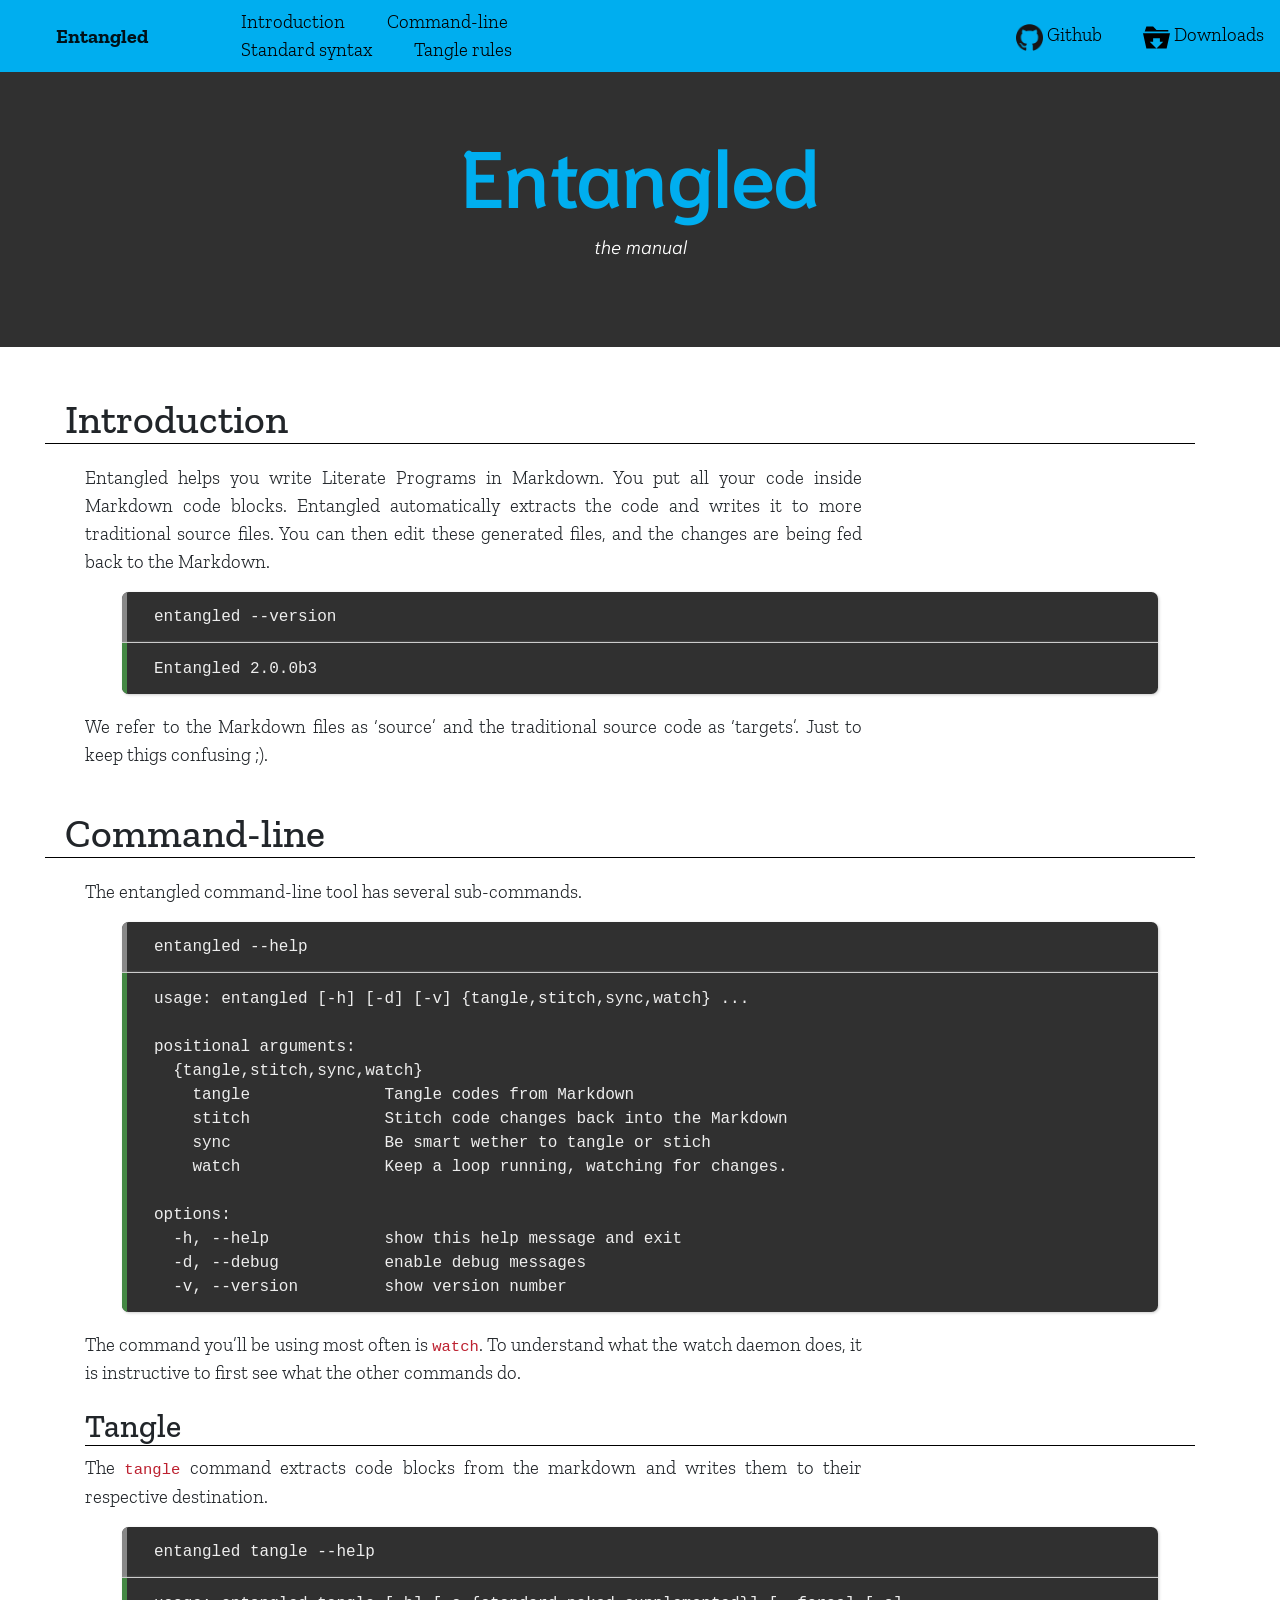
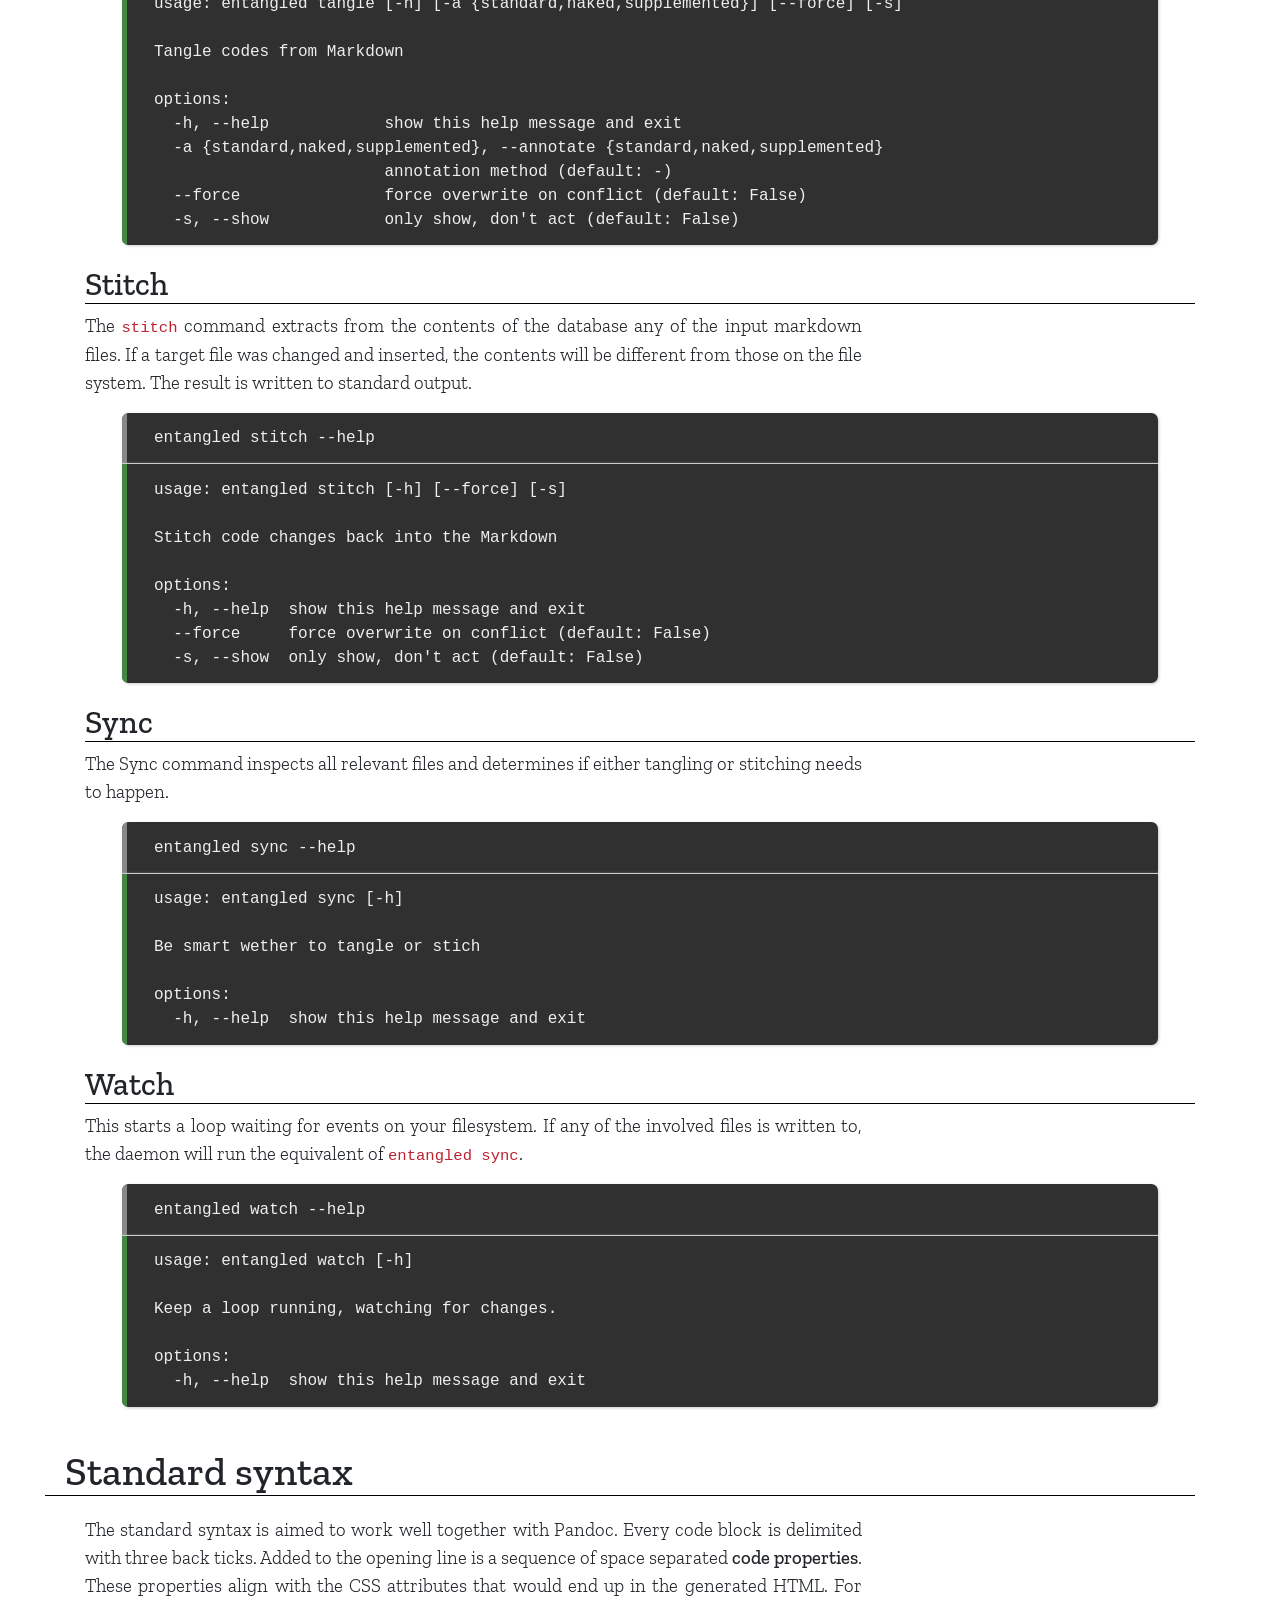
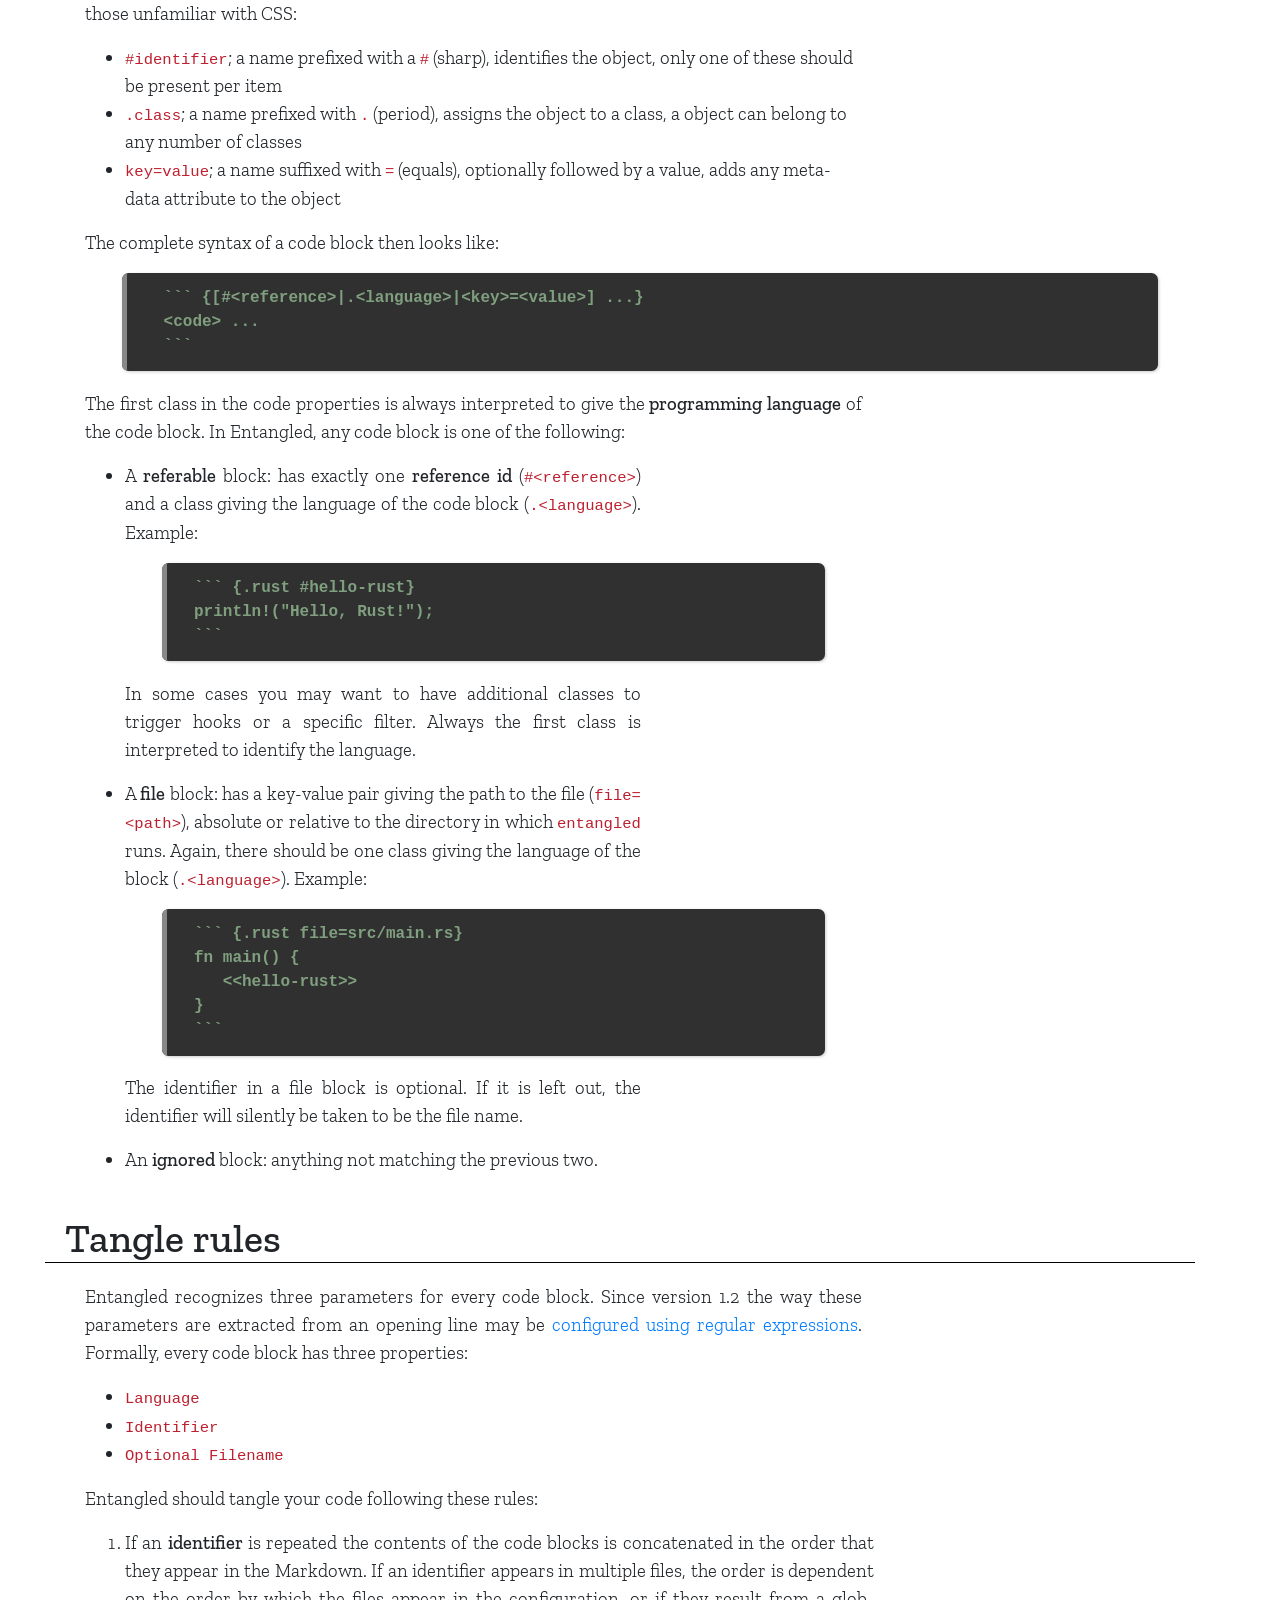
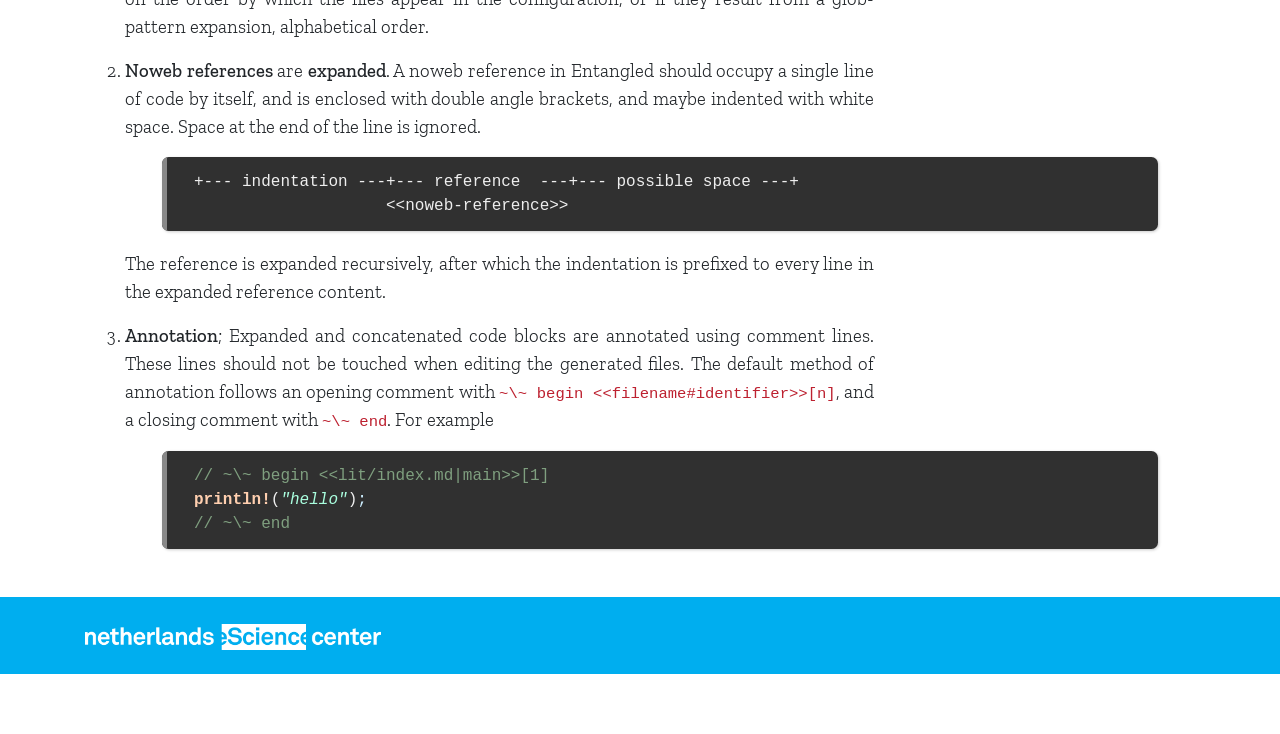
==== commit c064cd35: "new content" ====
--- a/manual.html
+++ b/manual.html
@@ -15,6 +15,7 @@
 pre > code.sourceCode { white-space: pre; position: relative; }
 pre > code.sourceCode > span { display: inline-block; line-height: 1.25; }
 pre > code.sourceCode > span:empty { height: 1.2em; }
+.sourceCode { overflow: visible; }
 code.sourceCode > span { color: inherit; text-decoration: inherit; }
 div.sourceCode { margin: 1em 0; }
 pre.sourceCode { margin: 0; }
@@ -95,16 +96,16 @@
 <a href="#" class="navbar-brand">Entangled</a>
 <div class="navbar-nav mr-auto w-50">
 <ul>
-<li><a href="#introduction">Introduction</a></li>
-<li><a href="#command-line">Command-line</a></li>
-<li><a href="#configuration">Configuration</a></li>
-<li><a href="#standard-syntax">Standard syntax</a></li>
-<li><a href="#tangle-rules">Tangle rules</a></li>
+<li><a href="#introduction" id="toc-introduction">Introduction</a></li>
+<li><a href="#command-line" id="toc-command-line">Command-line</a></li>
+<li><a href="#standard-syntax" id="toc-standard-syntax">Standard
+syntax</a></li>
+<li><a href="#tangle-rules" id="toc-tangle-rules">Tangle rules</a></li>
 </ul>
 </div>
 <span id="logobar">
-<a href="https://github.com/entangled/entangled/"><img src="img/github.png" alt="Octocat" style="height: 20pt"/> Github</a>
-<a href="https://github.com/entangled/entangled/releases"><img src="img/download.svg" alt="Download" style="height: 20pt"/> Downloads</a>
+<a href="https://github.com/entangled/entangled.py/"><img src="img/github.png" alt="Octocat" style="height: 20pt"/> Github</a>
+<a href="https://github.com/entangled/entangled.py/releases"><img src="img/download.svg" alt="Download" style="height: 20pt"/> Downloads</a>
 </span>
 </nav>
 
@@ -119,261 +120,189 @@
 
 <main role="main" class="flex-fill"><div class="container my-5">
 <h1 id="introduction">Introduction</h1>
-<p>Entangled helps you write Literate Programs in Mardown. You put all your code inside Markdown code blocks. Entangled automatically extracts the code and writes it to more traditional source files. You can then edit these generated files, and the changes are being fed back to the Markdown.</p>
-<div class="doctest" data-status="ERROR">
-<div class="doctestInput">
-<div class="annotated-code">
-<p><span><em>«entangled-version»=</em></span></p>
-<div class="sourceCode" id="entangled-version"><pre class="sourceCode bash eval"><code class="sourceCode bash"><span id="entangled-version-1"><a href="#entangled-version-1"></a><span class="ex">entangled</span> --version</span></code></pre></div>
-</div>
-</div>
-<div class="doctestError">
-<div class="programOutput">
-<pre class="ansi2html-content"></pre>
-</div>
-</div>
-</div>
-<p>We refer to the Markdown files as ‘source’ and the traditional source code as ‘targets’. Just to keep thigs confusing ;).</p>
+<p>Entangled helps you write Literate Programs in Markdown. You put all
+your code inside Markdown code blocks. Entangled automatically extracts
+the code and writes it to more traditional source files. You can then
+edit these generated files, and the changes are being fed back to the
+Markdown.</p>
+<div class="doctest" data-status="SUCCESS">
+<div class="doctestInput">
+<div class="sourceCode" id="cb1"><pre
+class="sourceCode bash eval"><code class="sourceCode bash"><span id="cb1-1"><a href="#cb1-1" aria-hidden="true" tabindex="-1"></a><span class="ex">entangled</span> <span class="at">--version</span></span></code></pre></div>
+</div>
+<div class="doctestResult">
+<div class="sourceCode" id="cb2"><pre
+class="sourceCode txt"><code class="sourceCode default"><span id="cb2-1"><a href="#cb2-1" aria-hidden="true" tabindex="-1"></a>Entangled 2.0.0b3</span></code></pre></div>
+</div>
+</div>
+<p>We refer to the Markdown files as ‘source’ and the traditional source
+code as ‘targets’. Just to keep thigs confusing ;).</p>
 <h1 id="command-line">Command-line</h1>
 <p>The entangled command-line tool has several sub-commands.</p>
-<div class="doctest" data-status="ERROR">
-<div class="doctestInput">
-<div class="annotated-code">
-<p><span><em>«entangled-help»=</em></span></p>
-<div class="sourceCode" id="entangled-help"><pre class="sourceCode bash eval"><code class="sourceCode bash"><span id="entangled-help-1"><a href="#entangled-help-1"></a><span class="ex">entangled</span> --help</span></code></pre></div>
-</div>
-</div>
-<div class="doctestError">
-<div class="programOutput">
-<pre class="ansi2html-content"></pre>
-</div>
-</div>
-</div>
-<p>There options here are global and may affect the operation of any of the sub-commands. The <code>-m</code> option makes all commands (except <code>daemon</code>) print out information in machine readable format:</p>
-<table>
-<tbody>
-<tr class="odd">
-<td style="text-align: left;"><code>+ filename</code></td>
-<td style="text-align: left;">a file gets created</td>
-</tr>
-<tr class="even">
-<td style="text-align: left;"><code>~ filename</code></td>
-<td style="text-align: left;">a file gets modified</td>
-</tr>
-<tr class="odd">
-<td style="text-align: left;"><code>- filename</code></td>
-<td style="text-align: left;">a file gets deleted</td>
-</tr>
-</tbody>
-</table>
-<p>The <code>-c</code> option doesn’t make changes to the file system, but it prints any action that would be done to <code>stdout</code> in machine readable format. If nothing would happen <code>entangled</code> returns exit code <code>0</code>, otherwise exit code <code>1</code>.</p>
-<p>The command you’ll be using most often is <code>daemon</code>. To understand what the daemon does, it is instructive to first see what the other commands do.</p>
-<h2 id="config">Config</h2>
-<p>The <code>config</code> commands generates a valid configuration file.</p>
-<div class="doctest" data-status="PENDING">
-<div class="doctestInput">
-<div class="annotated-code">
-<p><span><em>«entangled-help»+</em></span></p>
-<div class="sourceCode" id="entangled-help"><pre class="sourceCode bash eval"><code class="sourceCode bash"><span id="entangled-help-1"><a href="#entangled-help-1"></a><span class="ex">entangled</span> config --help</span></code></pre></div>
-</div>
-</div>
-</div>
-<p>The default file is very verbose with lots of explanation and comments. If you are more experienced, you may prefer the minimal file.</p>
-<h2 id="insert">Insert</h2>
-<p>The <code>insert</code> command reads one or more files and inserts them into the database.</p>
-<div class="doctest" data-status="PENDING">
-<div class="doctestInput">
-<div class="annotated-code">
-<p><span><em>«entangled-help»+</em></span></p>
-<div class="sourceCode" id="entangled-help"><pre class="sourceCode bash eval"><code class="sourceCode bash"><span id="entangled-help-1"><a href="#entangled-help-1"></a><span class="ex">entangled</span> insert --help</span></code></pre></div>
-</div>
-</div>
-</div>
-<p>You need to specify if you want to insert source files (<code>-s|--source</code>) or target files (<code>-t|--target</code>).</p>
+<div class="doctest" data-status="SUCCESS">
+<div class="doctestInput">
+<div class="sourceCode" id="cb3"><pre
+class="sourceCode bash eval"><code class="sourceCode bash"><span id="cb3-1"><a href="#cb3-1" aria-hidden="true" tabindex="-1"></a><span class="ex">entangled</span> <span class="at">--help</span></span></code></pre></div>
+</div>
+<div class="doctestResult">
+<div class="sourceCode" id="cb4"><pre
+class="sourceCode txt"><code class="sourceCode default"><span id="cb4-1"><a href="#cb4-1" aria-hidden="true" tabindex="-1"></a>usage: entangled [-h] [-d] [-v] {tangle,stitch,sync,watch} ...</span>
+<span id="cb4-2"><a href="#cb4-2" aria-hidden="true" tabindex="-1"></a></span>
+<span id="cb4-3"><a href="#cb4-3" aria-hidden="true" tabindex="-1"></a>positional arguments:</span>
+<span id="cb4-4"><a href="#cb4-4" aria-hidden="true" tabindex="-1"></a>  {tangle,stitch,sync,watch}</span>
+<span id="cb4-5"><a href="#cb4-5" aria-hidden="true" tabindex="-1"></a>    tangle              Tangle codes from Markdown</span>
+<span id="cb4-6"><a href="#cb4-6" aria-hidden="true" tabindex="-1"></a>    stitch              Stitch code changes back into the Markdown</span>
+<span id="cb4-7"><a href="#cb4-7" aria-hidden="true" tabindex="-1"></a>    sync                Be smart wether to tangle or stich</span>
+<span id="cb4-8"><a href="#cb4-8" aria-hidden="true" tabindex="-1"></a>    watch               Keep a loop running, watching for changes.</span>
+<span id="cb4-9"><a href="#cb4-9" aria-hidden="true" tabindex="-1"></a></span>
+<span id="cb4-10"><a href="#cb4-10" aria-hidden="true" tabindex="-1"></a>options:</span>
+<span id="cb4-11"><a href="#cb4-11" aria-hidden="true" tabindex="-1"></a>  -h, --help            show this help message and exit</span>
+<span id="cb4-12"><a href="#cb4-12" aria-hidden="true" tabindex="-1"></a>  -d, --debug           enable debug messages</span>
+<span id="cb4-13"><a href="#cb4-13" aria-hidden="true" tabindex="-1"></a>  -v, --version         show version number</span></code></pre></div>
+</div>
+</div>
+<p>The command you’ll be using most often is <code>watch</code>. To
+understand what the watch daemon does, it is instructive to first see
+what the other commands do.</p>
 <h2 id="tangle">Tangle</h2>
-<p>The <code>tangle</code> command looks at the code blocks that are present in the database.</p>
-<div class="doctest" data-status="PENDING">
-<div class="doctestInput">
-<div class="annotated-code">
-<p><span><em>«entangled-help»+</em></span></p>
-<div class="sourceCode" id="entangled-help"><pre class="sourceCode bash eval"><code class="sourceCode bash"><span id="entangled-help-1"><a href="#entangled-help-1"></a><span class="ex">entangled</span> tangle --help</span></code></pre></div>
-</div>
-</div>
-</div>
-<p>You may choose to query any named reference in your code (<code>-r|--ref</code>), or any specified target file (<code>-f|--file</code>). The expanded content of the given reference will be dumped to standard output. If you just want to write out all files to their proper location, use the <code>-a</code> or <code>--all</code> flag.</p>
-<p>TODO: the <code>-d|--decorate</code> flag no longer does anything, since this is managed from the configuration file.</p>
+<p>The <code>tangle</code> command extracts code blocks from the
+markdown and writes them to their respective destination.</p>
+<div class="doctest" data-status="SUCCESS">
+<div class="doctestInput">
+<div class="sourceCode" id="cb5"><pre
+class="sourceCode bash eval"><code class="sourceCode bash"><span id="cb5-1"><a href="#cb5-1" aria-hidden="true" tabindex="-1"></a><span class="ex">entangled</span> tangle <span class="at">--help</span></span></code></pre></div>
+</div>
+<div class="doctestResult">
+<div class="sourceCode" id="cb6"><pre
+class="sourceCode txt"><code class="sourceCode default"><span id="cb6-1"><a href="#cb6-1" aria-hidden="true" tabindex="-1"></a>usage: entangled tangle [-h] [-a {standard,naked,supplemented}] [--force] [-s]</span>
+<span id="cb6-2"><a href="#cb6-2" aria-hidden="true" tabindex="-1"></a></span>
+<span id="cb6-3"><a href="#cb6-3" aria-hidden="true" tabindex="-1"></a>Tangle codes from Markdown</span>
+<span id="cb6-4"><a href="#cb6-4" aria-hidden="true" tabindex="-1"></a></span>
+<span id="cb6-5"><a href="#cb6-5" aria-hidden="true" tabindex="-1"></a>options:</span>
+<span id="cb6-6"><a href="#cb6-6" aria-hidden="true" tabindex="-1"></a>  -h, --help            show this help message and exit</span>
+<span id="cb6-7"><a href="#cb6-7" aria-hidden="true" tabindex="-1"></a>  -a {standard,naked,supplemented}, --annotate {standard,naked,supplemented}</span>
+<span id="cb6-8"><a href="#cb6-8" aria-hidden="true" tabindex="-1"></a>                        annotation method (default: -)</span>
+<span id="cb6-9"><a href="#cb6-9" aria-hidden="true" tabindex="-1"></a>  --force               force overwrite on conflict (default: False)</span>
+<span id="cb6-10"><a href="#cb6-10" aria-hidden="true" tabindex="-1"></a>  -s, --show            only show, don&#39;t act (default: False)</span></code></pre></div>
+</div>
+</div>
 <h2 id="stitch">Stitch</h2>
-<p>The <code>stitch</code> command extracts from the contents of the database any of the input markdown files. If a target file was changed and inserted, the contents will be different from those on the file system. The result is written to standard output.</p>
-<div class="doctest" data-status="PENDING">
-<div class="doctestInput">
-<div class="annotated-code">
-<p><span><em>«entangled-help»+</em></span></p>
-<div class="sourceCode" id="entangled-help"><pre class="sourceCode bash eval"><code class="sourceCode bash"><span id="entangled-help-1"><a href="#entangled-help-1"></a><span class="ex">entangled</span> stitch --help</span></code></pre></div>
-</div>
-</div>
-</div>
-<p>TODO: implement <code>stitch -a</code></p>
-<h2 id="clear-orphans">Clear orphans</h2>
-<p>The <code>clear-orphans</code> command deletes all orphan target files from the file system. A orphan target arises when a target file reference gets renamed or removed. By using this command, you make sure that these target files do not linger around. When you run the daemon, renaming a file will show up as creation of one target and anihilation of another.</p>
-<div class="doctest" data-status="PENDING">
-<div class="doctestInput">
-<div class="annotated-code">
-<p><span><em>«entangled-help»+</em></span></p>
-<div class="sourceCode" id="entangled-help"><pre class="sourceCode bash eval"><code class="sourceCode bash"><span id="entangled-help-1"><a href="#entangled-help-1"></a><span class="ex">entangled</span> clear-orphans --help</span></code></pre></div>
-</div>
-</div>
-</div>
-<h2 id="list">List</h2>
-<p>The <code>list</code> command lists all the target files.</p>
-<div class="doctest" data-status="PENDING">
-<div class="doctestInput">
-<div class="annotated-code">
-<p><span><em>«entangled-help»+</em></span></p>
-<div class="sourceCode" id="entangled-help"><pre class="sourceCode bash eval"><code class="sourceCode bash"><span id="entangled-help-1"><a href="#entangled-help-1"></a><span class="ex">entangled</span> list --help</span></code></pre></div>
-</div>
-</div>
-</div>
-<h2 id="lint">Lint</h2>
-<p>The <code>lint</code> command is an assortment of analytical tools. These all work by querying the database for some information and reporting on it. Not all of these would fall in the realm of what you would call a linter.</p>
-<div class="doctest" data-status="PENDING">
-<div class="doctestInput">
-<div class="annotated-code">
-<p><span><em>«entangled-help»+</em></span></p>
-<div class="sourceCode" id="entangled-help"><pre class="sourceCode bash eval"><code class="sourceCode bash"><span id="entangled-help-1"><a href="#entangled-help-1"></a><span class="ex">entangled</span> lint --help</span></code></pre></div>
-</div>
-</div>
-</div>
-<p>Currently there are two linters:</p>
+<p>The <code>stitch</code> command extracts from the contents of the
+database any of the input markdown files. If a target file was changed
+and inserted, the contents will be different from those on the file
+system. The result is written to standard output.</p>
+<div class="doctest" data-status="SUCCESS">
+<div class="doctestInput">
+<div class="sourceCode" id="cb7"><pre
+class="sourceCode bash eval"><code class="sourceCode bash"><span id="cb7-1"><a href="#cb7-1" aria-hidden="true" tabindex="-1"></a><span class="ex">entangled</span> stitch <span class="at">--help</span></span></code></pre></div>
+</div>
+<div class="doctestResult">
+<div class="sourceCode" id="cb8"><pre
+class="sourceCode txt"><code class="sourceCode default"><span id="cb8-1"><a href="#cb8-1" aria-hidden="true" tabindex="-1"></a>usage: entangled stitch [-h] [--force] [-s]</span>
+<span id="cb8-2"><a href="#cb8-2" aria-hidden="true" tabindex="-1"></a></span>
+<span id="cb8-3"><a href="#cb8-3" aria-hidden="true" tabindex="-1"></a>Stitch code changes back into the Markdown</span>
+<span id="cb8-4"><a href="#cb8-4" aria-hidden="true" tabindex="-1"></a></span>
+<span id="cb8-5"><a href="#cb8-5" aria-hidden="true" tabindex="-1"></a>options:</span>
+<span id="cb8-6"><a href="#cb8-6" aria-hidden="true" tabindex="-1"></a>  -h, --help  show this help message and exit</span>
+<span id="cb8-7"><a href="#cb8-7" aria-hidden="true" tabindex="-1"></a>  --force     force overwrite on conflict (default: False)</span>
+<span id="cb8-8"><a href="#cb8-8" aria-hidden="true" tabindex="-1"></a>  -s, --show  only show, don&#39;t act (default: False)</span></code></pre></div>
+</div>
+</div>
+<h2 id="sync">Sync</h2>
+<p>The Sync command inspects all relevant files and determines if either
+tangling or stitching needs to happen.</p>
+<div class="doctest" data-status="SUCCESS">
+<div class="doctestInput">
+<div class="sourceCode" id="cb9"><pre
+class="sourceCode bash eval"><code class="sourceCode bash"><span id="cb9-1"><a href="#cb9-1" aria-hidden="true" tabindex="-1"></a><span class="ex">entangled</span> sync <span class="at">--help</span></span></code></pre></div>
+</div>
+<div class="doctestResult">
+<div class="sourceCode" id="cb10"><pre
+class="sourceCode txt"><code class="sourceCode default"><span id="cb10-1"><a href="#cb10-1" aria-hidden="true" tabindex="-1"></a>usage: entangled sync [-h]</span>
+<span id="cb10-2"><a href="#cb10-2" aria-hidden="true" tabindex="-1"></a></span>
+<span id="cb10-3"><a href="#cb10-3" aria-hidden="true" tabindex="-1"></a>Be smart wether to tangle or stich</span>
+<span id="cb10-4"><a href="#cb10-4" aria-hidden="true" tabindex="-1"></a></span>
+<span id="cb10-5"><a href="#cb10-5" aria-hidden="true" tabindex="-1"></a>options:</span>
+<span id="cb10-6"><a href="#cb10-6" aria-hidden="true" tabindex="-1"></a>  -h, --help  show this help message and exit</span></code></pre></div>
+</div>
+</div>
+<h2 id="watch">Watch</h2>
+<p>This starts a loop waiting for events on your filesystem. If any of
+the involved files is written to, the daemon will run the equivalent of
+<code>entangled sync</code>.</p>
+<div class="doctest" data-status="SUCCESS">
+<div class="doctestInput">
+<div class="sourceCode" id="cb11"><pre
+class="sourceCode bash eval"><code class="sourceCode bash"><span id="cb11-1"><a href="#cb11-1" aria-hidden="true" tabindex="-1"></a><span class="ex">entangled</span> watch <span class="at">--help</span></span></code></pre></div>
+</div>
+<div class="doctestResult">
+<div class="sourceCode" id="cb12"><pre
+class="sourceCode txt"><code class="sourceCode default"><span id="cb12-1"><a href="#cb12-1" aria-hidden="true" tabindex="-1"></a>usage: entangled watch [-h]</span>
+<span id="cb12-2"><a href="#cb12-2" aria-hidden="true" tabindex="-1"></a></span>
+<span id="cb12-3"><a href="#cb12-3" aria-hidden="true" tabindex="-1"></a>Keep a loop running, watching for changes.</span>
+<span id="cb12-4"><a href="#cb12-4" aria-hidden="true" tabindex="-1"></a></span>
+<span id="cb12-5"><a href="#cb12-5" aria-hidden="true" tabindex="-1"></a>options:</span>
+<span id="cb12-6"><a href="#cb12-6" aria-hidden="true" tabindex="-1"></a>  -h, --help  show this help message and exit</span></code></pre></div>
+</div>
+</div>
+<h1 id="standard-syntax">Standard syntax</h1>
+<p>The standard syntax is aimed to work well together with Pandoc. Every
+code block is delimited with three back ticks. Added to the opening line
+is a sequence of space separated <strong>code properties</strong>. These
+properties align with the CSS attributes that would end up in the
+generated HTML. For those unfamiliar with CSS:</p>
 <ul>
-<li><p><code>listUnusedFragments</code> — Generates a list of all code fragments that do not end up in a target file. When this happens, it may indicate a spelling error in the name of a reference, which can lead to confusion.</p></li>
-<li><p><code>dumpToGraphViz</code> — Creates a graph of all references to be visualized with Graphviz, just because we can. Example:</p>
-<div class="sourceCode" id="cb1"><pre class="sourceCode bash"><code class="sourceCode bash"><span id="cb1-1"><a href="#cb1-1"></a><span class="ex">entangled</span> lint dumpToGraphViz <span class="kw">|</span> <span class="ex">dot</span> -Tsvg -o refs.svg</span></code></pre></div></li>
-</ul>
-<p>TODO: add command to list all available linters</p>
-<h2 id="daemon">Daemon</h2>
-<p>This starts a loop waiting for events on your filesystem. If any of the involved files is written to, the daemon will (effectively) run a set of fixed commands.</p>
-<ul>
-<li><p>In the case a Markdown source gets written to:</p>
-<div class="sourceCode" id="cb2"><pre class="sourceCode bash"><code class="sourceCode bash"><span id="cb2-1"><a href="#cb2-1"></a><span class="ex">entangled</span> insert -s <span class="op">&lt;</span>changed file<span class="op">&gt;</span></span>
-<span id="cb2-2"><a href="#cb2-2"></a><span class="ex">entangled</span> tangle -a</span>
-<span id="cb2-3"><a href="#cb2-3"></a><span class="ex">entangled</span> clear-orphans</span></code></pre></div></li>
-<li><p>In the case a target file gets written to:</p>
-<div class="sourceCode" id="cb3"><pre class="sourceCode bash"><code class="sourceCode bash"><span id="cb3-1"><a href="#cb3-1"></a><span class="ex">entangled</span> insert -t <span class="op">&lt;</span>changed file<span class="op">&gt;</span></span>
-<span id="cb3-2"><a href="#cb3-2"></a><span class="ex">entangled</span> stitch -a</span>
-<span id="cb3-3"><a href="#cb3-3"></a><span class="ex">entangled</span> tangle -a</span></code></pre></div>
-<p>That last tangle happens because some references inside one file may also be present in other files, or even multiple times in a single file.</p></li>
-</ul>
-<h1 id="configuration">Configuration</h1>
-<p>The Entangled configuration is written in the <a href="https://dhall-lang.org/"><strong>Dhall language</strong></a>. Dhall is very strict when it comes to following a schema, which is completely encoded in its type system. When you run <code>entangled config &gt; entangled.dhall</code>, you’ll get a configuration file that you can edit for greater hapiness. It should start with the following (or similar) lines:</p>
-<div class="doctest" data-status="ERROR">
-<div class="doctestInput">
-<div class="annotated-code">
-<p><span><em>«config»=</em></span></p>
-<div class="sourceCode" id="config"><pre class="sourceCode bash eval"><code class="sourceCode bash"><span id="config-1"><a href="#config-1"></a><span class="ex">entangled</span> config -m <span class="kw">|</span> <span class="fu">head</span> -n2</span></code></pre></div>
-</div>
-</div>
-<div class="doctestError">
-<div class="programOutput">
-<pre class="ansi2html-content"></pre>
-</div>
-</div>
-</div>
-<p>This imports the schema from the released version on Github. This is cached locally and checked against the hash key for integrity. The Entangled configuration should follow the schema,</p>
-<div class="annotated-code">
-<p><span><em>«schema»=</em></span></p>
-<div class="sourceCode" id="schema"><pre class="sourceCode dhall"><code class="sourceCode dhall"><span id="schema-1"><a href="#schema-1"></a><span class="dt">Config</span> <span class="fu">:</span> { version    <span class="fu">:</span> <span class="dt">Text</span></span>
-<span id="schema-2"><a href="#schema-2"></a>         , languages  <span class="fu">:</span> <span class="dt">List</span> entangled<span class="fu">.</span><span class="dt">Language</span></span>
-<span id="schema-3"><a href="#schema-3"></a>         , watchList  <span class="fu">:</span> <span class="dt">List</span> <span class="dt">Text</span></span>
-<span id="schema-4"><a href="#schema-4"></a>         , database   <span class="fu">:</span> <span class="dt">Optional</span> <span class="dt">Text</span></span>
-<span id="schema-5"><a href="#schema-5"></a>         , annotate   <span class="fu">:</span> entangled<span class="fu">.</span><span class="dt">Annotate</span></span>
-<span id="schema-6"><a href="#schema-6"></a>         , lineDirectives <span class="fu">:</span> <span class="dt">List</span> entangled<span class="fu">.</span><span class="dt">LineDirective</span></span>
-<span id="schema-7"><a href="#schema-7"></a>         , useLineDirectives <span class="fu">:</span> <span class="dt">Bool</span> }</span></code></pre></div>
-</div>
-<p>The <code>version</code> item should never be touched, as it indicates the version of the schema being used. The <code>languages</code> list contains a list of programming languages and their syntax for comments. You can add to this list as follows,</p>
-<div class="annotated-code">
-<p><span><em>«config»+</em></span></p>
-<div class="sourceCode" id="config"><pre class="sourceCode dhall"><code class="sourceCode dhall"><span id="config-1"><a href="#config-1"></a><span class="kw">let</span> languages <span class="fu">=</span> entangled<span class="fu">.</span>languages <span class="fu">#</span></span>
-<span id="config-2"><a href="#config-2"></a>    [ { name <span class="fu">=</span> <span class="st">&quot;Bash&quot;</span>, identifiers <span class="fu">=</span> [<span class="st">&quot;bash&quot;</span>, <span class="st">&quot;sh&quot;</span>], comment <span class="fu">=</span> entangled<span class="fu">.</span>comments<span class="fu">.</span>hash } ]</span></code></pre></div>
-</div>
-<p>The <code>watchList</code> gives the list of files that need to be watched by the daemon. You can use glob patterns here (see: <a href="http://hackage.haskell.org/package/Glob-0.10.0/docs/System-FilePath-Glob.html#v:compile">Hackage:System.FilePath.Glob</a> for the complete supported syntax). A good value would be something like:</p>
-<div class="annotated-code">
-<p><span><em>«config»+</em></span></p>
-<div class="sourceCode" id="config"><pre class="sourceCode dhall"><code class="sourceCode dhall"><span id="config-1"><a href="#config-1"></a><span class="kw">let</span> watchList <span class="fu">=</span> [ <span class="st">&quot;lit/*.md&quot;</span> ]</span></code></pre></div>
-</div>
-<p>The <code>database</code> option should point to the path name of the database file.</p>
-<div class="annotated-code">
-<p><span><em>«config»+</em></span></p>
-<div class="sourceCode" id="config"><pre class="sourceCode dhall"><code class="sourceCode dhall"><span id="config-1"><a href="#config-1"></a><span class="kw">let</span> database <span class="fu">=</span> <span class="dt">Some</span> <span class="st">&quot;.entangled/db.sqlite&quot;</span></span></code></pre></div>
-</div>
-<p>The configuration should always end in a statement starting with the <code>in</code> keyword, indicating the value being represented by the contents of the file.</p>
-<div class="annotated-code">
-<p><span><em>«config»+</em></span></p>
-<div class="sourceCode" id="config"><pre class="sourceCode dhall"><code class="sourceCode dhall"><span id="config-1"><a href="#config-1"></a><span class="kw">in</span> { entangled <span class="fu">=</span> entangled<span class="fu">.</span><span class="dt">Config</span><span class="ot"> ::</span> { database <span class="fu">=</span> database</span>
-<span id="config-2"><a href="#config-2"></a>                                     , watchList <span class="fu">=</span> watchList</span>
-<span id="config-3"><a href="#config-3"></a>                                     , languages <span class="fu">=</span> languages }</span>
-<span id="config-4"><a href="#config-4"></a>   }</span></code></pre></div>
-</div>
-<p>The <code>::</code> operator updates the default values in left-hand side with those in the right-hand side.</p>
-<h2 id="annotation-config">Types of annotation</h2>
-<p>The <code>annotate</code> option tells the method of annotation. Currently we support three values:</p>
-<ul>
-<li><code>entangled.Annotate.Naked</code> — No annotation, stitching will not work</li>
-<li><code>entangled.Annotate.Standard</code> — Standard annotation (default)</li>
-<li><code>entangled.Annotate.Project</code> — Includes a <code>project://source.md#42</code> directive in the annotation. This allows some editor plugins to easily jump from the source code to the relevant location in the Markdown. It has a major downside however: with every change line-numbers will change, leading to large commits, and frequent recompiles.</li>
-</ul>
-<h2 id="line-directives">Line directives</h2>
-<p>The <code>lineDirectives</code> option gives a list of line-directive patterns. Some languages have compiler directives to point to original source locations. For example, in C, you can say <code>#LINE 42 "source.md"</code>, and the compiler will know to point the user to line 42 in <code>source.md</code>. Currently included are C, C++ and Haskell, but you can add your own style following the pattern here. You can append on this list using the <code>#</code> operator, the same way as we did with the <code>languages</code> entry.</p>
-<div class="annotated-code">
-<p><span><em>«schema»+</em></span></p>
-<div class="sourceCode" id="schema"><pre class="sourceCode dhall"><code class="sourceCode dhall"><span id="schema-1"><a href="#schema-1"></a><span class="kw">let</span> lineDirectives <span class="fu">=</span></span>
-<span id="schema-2"><a href="#schema-2"></a>    [ { name <span class="fu">=</span> <span class="st">&quot;C&quot;</span>,          format <span class="fu">=</span> <span class="st">&quot;#line {linenumber} \&quot;{filename}\&quot;&quot;</span> }</span>
-<span id="schema-3"><a href="#schema-3"></a>    , { name <span class="fu">=</span> <span class="st">&quot;C++&quot;</span>,        format <span class="fu">=</span> <span class="st">&quot;#line {linenumber} \&quot;{filename}\&quot;&quot;</span> }</span>
-<span id="schema-4"><a href="#schema-4"></a>    , { name <span class="fu">=</span> <span class="st">&quot;Haskell&quot;</span>,    format <span class="fu">=</span> <span class="st">&quot;{{-# LINE {linenumber} \&quot;{filename}\&quot; #-}}&quot;</span> }</span>
-<span id="schema-5"><a href="#schema-5"></a>    ]</span></code></pre></div>
-</div>
-<p>To use the line directives you need to set the <code>useLineDirectives</code> option to <code>True</code>. Note that this option has the same downside as the <code>Annotate.Project</code> annotation method. Source files will change often, and you will have frequent recompiles.</p>
-<h2 id="custom-syntax">Custom Markdown Syntax (since version 1.2.0)</h2>
-<p>It may happen that you are working with a Markdown renderer that does not support the standard syntax that Entangled uses. In this case you can configure the syntax that Entangled parses using regular expressions. One instance where this is useful is in building sites with MkDocs (see <a href="https://entangled.github.io/mkdocs">instructions on MkDocs</a>). The following syntax rules can be made to work with MkDocs.</p>
-<div class="annotated-code">
-<p><span><em>«config»+</em></span></p>
-<div class="sourceCode" id="config"><pre class="sourceCode dhall"><code class="sourceCode dhall"><span id="config-1"><a href="#config-1"></a><span class="kw">let</span> syntax <span class="fu">:</span> entangled<span class="fu">.</span><span class="dt">Syntax</span> <span class="fu">=</span></span>
-<span id="config-2"><a href="#config-2"></a>    { matchCodeStart       <span class="fu">=</span> <span class="st">&quot;^[ ]*```[[:alpha:]]+&quot;</span></span>
-<span id="config-3"><a href="#config-3"></a>    , matchCodeEnd         <span class="fu">=</span> <span class="st">&quot;^[ ]*```&quot;</span></span>
-<span id="config-4"><a href="#config-4"></a>    , extractLanguage      <span class="fu">=</span> <span class="st">&quot;```([[:alpha:]]+)&quot;</span></span>
-<span id="config-5"><a href="#config-5"></a>    , extractReferenceName <span class="fu">=</span> <span class="st">&quot;```[[:alpha:]]+[ ]+.*id=\&quot;([^\&quot;]*)\&quot;.*&quot;</span></span>
-<span id="config-6"><a href="#config-6"></a>    , extractFileName      <span class="fu">=</span> <span class="st">&quot;```[[:alpha:]]+[ ]+.*file=\&quot;([^\&quot;]*)\&quot;.*&quot;</span> </span>
-<span id="config-7"><a href="#config-7"></a>    }</span></code></pre></div>
-</div>
-<p>Note that all expressions used to extract part of the line (e.g. <code>extractLanguage</code> and relatives) <strong>must have exactly one subexpression</strong>.</p>
-<h1 id="standard-syntax">Standard syntax</h1>
-<p>The standard syntax is aimed to work well together with Pandoc. Every code block is delimited with three back ticks. Added to the opening line is a sequence of space separated <strong>code properties</strong>. These properties align with the CSS attributes that would end up in the generated HTML. For those unfamiliar with CSS:</p>
-<ul>
-<li><code>#identifier</code>; a name prefixed with a <code>#</code> (sharp), identifies the object, only one of these should be present per item</li>
-<li><code>.class</code>; a name prefixed with <code>.</code> (period), assigns the object to a class, a object can belong to any number of classes</li>
-<li><code>key=value</code>; a name suffixed with <code>=</code> (equals), optionally followed by a value, adds any meta-data attribute to the object</li>
+<li><code>#identifier</code>; a name prefixed with a <code>#</code>
+(sharp), identifies the object, only one of these should be present per
+item</li>
+<li><code>.class</code>; a name prefixed with <code>.</code> (period),
+assigns the object to a class, a object can belong to any number of
+classes</li>
+<li><code>key=value</code>; a name suffixed with <code>=</code>
+(equals), optionally followed by a value, adds any meta-data attribute
+to the object</li>
 </ul>
 <p>The complete syntax of a code block then looks like:</p>
-<div class="sourceCode" id="cb4"><pre class="sourceCode markdown"><code class="sourceCode markdown"><span id="cb4-1"><a href="#cb4-1"></a> <span class="bn">``` {[#&lt;reference&gt;|.&lt;language&gt;|&lt;key&gt;=&lt;value&gt;] ...}</span></span>
-<span id="cb4-2"><a href="#cb4-2"></a><span class="bn"> &lt;code&gt; ...</span></span>
-<span id="cb4-3"><a href="#cb4-3"></a><span class="bn"> ```</span></span></code></pre></div>
-<p>The first class in the code properties is always interpreted to give the <strong>programming language</strong> of the code block. In Entangled, any code block is one of the following:</p>
+<div class="sourceCode" id="cb13"><pre
+class="sourceCode markdown"><code class="sourceCode markdown"><span id="cb13-1"><a href="#cb13-1" aria-hidden="true" tabindex="-1"></a> <span class="in">``` {[#&lt;reference&gt;|.&lt;language&gt;|&lt;key&gt;=&lt;value&gt;] ...}</span></span>
+<span id="cb13-2"><a href="#cb13-2" aria-hidden="true" tabindex="-1"></a><span class="in"> &lt;code&gt; ...</span></span>
+<span id="cb13-3"><a href="#cb13-3" aria-hidden="true" tabindex="-1"></a><span class="in"> ```</span></span></code></pre></div>
+<p>The first class in the code properties is always interpreted to give
+the <strong>programming language</strong> of the code block. In
+Entangled, any code block is one of the following:</p>
 <ul>
-<li><p>A <strong>referable</strong> block: has exactly one <strong>reference id</strong> (<code>#&lt;reference&gt;</code>) and one class giving the language of the code block (<code>.&lt;language&gt;</code>). Example:</p>
-<div class="sourceCode" id="cb5"><pre class="sourceCode markdown"><code class="sourceCode markdown"><span id="cb5-1"><a href="#cb5-1"></a><span class="bn">``` {.rust #hello-rust}</span></span>
-<span id="cb5-2"><a href="#cb5-2"></a><span class="bn">println!(&quot;Hello, Rust!&quot;);</span></span>
-<span id="cb5-3"><a href="#cb5-3"></a><span class="bn">```</span></span></code></pre></div>
-<p>In some cases you may want to have additional classes, for example <code>.bootstrap-fold</code> to enable a folded code block. Always the first class is interpreted to identify the language.</p></li>
-<li><p>A <strong>file</strong> block: has a key-value pair giving the path to the file (<code>file=&lt;path&gt;</code>), absolute or relative to the directory in which <code>entangled</code> runs. Again, there should be one class giving the language of the block (<code>.&lt;language&gt;</code>). Example:</p>
-<div class="sourceCode" id="cb6"><pre class="sourceCode markdown"><code class="sourceCode markdown"><span id="cb6-1"><a href="#cb6-1"></a><span class="bn">``` {.rust #main-function file=src/main.rs}</span></span>
-<span id="cb6-2"><a href="#cb6-2"></a><span class="bn">fn main() {</span></span>
-<span id="cb6-3"><a href="#cb6-3"></a><span class="bn">   &lt;&lt;hello-rust&gt;&gt;</span></span>
-<span id="cb6-4"><a href="#cb6-4"></a><span class="bn">}</span></span>
-<span id="cb6-5"><a href="#cb6-5"></a><span class="bn">```</span></span></code></pre></div>
-<p>The identifier in a file block is optional. If it is left out, the identifier will silently be taken to be the file name.</p></li>
-<li><p>An <strong>ignored</strong> block: anything not matching the previous two.</p></li>
+<li><p>A <strong>referable</strong> block: has exactly one
+<strong>reference id</strong> (<code>#&lt;reference&gt;</code>) and a
+class giving the language of the code block
+(<code>.&lt;language&gt;</code>). Example:</p>
+<div class="sourceCode" id="cb14"><pre
+class="sourceCode markdown"><code class="sourceCode markdown"><span id="cb14-1"><a href="#cb14-1" aria-hidden="true" tabindex="-1"></a><span class="in">``` {.rust #hello-rust}</span></span>
+<span id="cb14-2"><a href="#cb14-2" aria-hidden="true" tabindex="-1"></a><span class="in">println!(&quot;Hello, Rust!&quot;);</span></span>
+<span id="cb14-3"><a href="#cb14-3" aria-hidden="true" tabindex="-1"></a><span class="in">```</span></span></code></pre></div>
+<p>In some cases you may want to have additional classes to trigger
+hooks or a specific filter. Always the first class is interpreted to
+identify the language.</p></li>
+<li><p>A <strong>file</strong> block: has a key-value pair giving the
+path to the file (<code>file=&lt;path&gt;</code>), absolute or relative
+to the directory in which <code>entangled</code> runs. Again, there
+should be one class giving the language of the block
+(<code>.&lt;language&gt;</code>). Example:</p>
+<div class="sourceCode" id="cb15"><pre
+class="sourceCode markdown"><code class="sourceCode markdown"><span id="cb15-1"><a href="#cb15-1" aria-hidden="true" tabindex="-1"></a><span class="in">``` {.rust file=src/main.rs}</span></span>
+<span id="cb15-2"><a href="#cb15-2" aria-hidden="true" tabindex="-1"></a><span class="in">fn main() {</span></span>
+<span id="cb15-3"><a href="#cb15-3" aria-hidden="true" tabindex="-1"></a><span class="in">   &lt;&lt;hello-rust&gt;&gt;</span></span>
+<span id="cb15-4"><a href="#cb15-4" aria-hidden="true" tabindex="-1"></a><span class="in">}</span></span>
+<span id="cb15-5"><a href="#cb15-5" aria-hidden="true" tabindex="-1"></a><span class="in">```</span></span></code></pre></div>
+<p>The identifier in a file block is optional. If it is left out, the
+identifier will silently be taken to be the file name.</p></li>
+<li><p>An <strong>ignored</strong> block: anything not matching the
+previous two.</p></li>
 </ul>
 <h1 id="tangle-rules">Tangle rules</h1>
-<p>Entangled recognizes three parameters for every code block. Since version 1.2 the way these parameters are extracted from an opening line may be <a href="#custom-syntax">configured using regular expressions</a>. Formally, every code block has three properties:</p>
+<p>Entangled recognizes three parameters for every code block. Since
+version 1.2 the way these parameters are extracted from an opening line
+may be <a href="#custom-syntax">configured using regular
+expressions</a>. Formally, every code block has three properties:</p>
 <ul>
 <li><code>Language</code></li>
 <li><code>Identifier</code></li>
@@ -381,29 +310,38 @@
 </ul>
 <p>Entangled should tangle your code following these rules:</p>
 <ol type="1">
-<li><p>If an <strong>identifier</strong> is repeated the contents of the code blocks is concatenated in the order that they appear in the Markdown. If an identifier appears in multiple files, the order is dependent on the order by which the files appear in the configuration, or if they result from a glob-pattern expansion, alphabetical order.</p></li>
-<li><p>Each <strong>target file</strong> is associated to one identifier, the content of which becomes the content of the tangled file. It is illegal to tie a filename to more than one different identifiers. For example, the following input should raise an error:</p>
-<div class="sourceCode" id="cb7"><pre class="sourceCode markdown"><code class="sourceCode markdown"><span id="cb7-1"><a href="#cb7-1"></a><span class="bn">``` {.rust #program file=main.rs}</span></span>
-<span id="cb7-2"><a href="#cb7-2"></a><span class="bn">```</span></span>
-<span id="cb7-3"><a href="#cb7-3"></a></span>
-<span id="cb7-4"><a href="#cb7-4"></a><span class="bn">``` {.rust file=main.rs}</span></span>
-<span id="cb7-5"><a href="#cb7-5"></a><span class="bn">```</span></span></code></pre></div>
-<p>Because of the first statement, the file <code>main.rs</code> gets associated with the <code>#program</code> identifier; in the second statement, the file <code>main.rs</code> gets associated with the <code>#main.rs</code> identifier implicitely.</p></li>
-<li><p><strong>Noweb references</strong> are <strong>expanded</strong>. A noweb reference in Entangled should occupy a single line of code by itself, and is enclosed with double angle brackets, and maybe indented with white space. Space at the end of the line is ignored.</p>
-<div class="sourceCode" id="cb8"><pre class="sourceCode txt"><code class="sourceCode default"><span id="cb8-1"><a href="#cb8-1"></a>+--- indentation ---+--- reference  ---+--- possible space ---+</span>
-<span id="cb8-2"><a href="#cb8-2"></a>                    &lt;&lt;noweb-reference&gt;&gt;</span></code></pre></div>
-<p>The reference is expanded recursively, after which the indentation is prefixed to every line in the expanded reference content.</p></li>
-<li><p><strong>Annotation</strong>; Expanded and concatenated code blocks are annotated using comment lines. These lines should not be touched when editing the generated files. The default method of annotation follows an opening comment with <code>~\~ begin &lt;&lt;filename|identifier&gt;&gt;[n]</code>, and a closing comment with <code>~\~ end</code>. For example</p>
-<div class="sourceCode" id="cb9"><pre class="sourceCode rust"><code class="sourceCode rust"><span id="cb9-1"><a href="#cb9-1"></a><span class="co">// ~\~ begin &lt;&lt;lit/index.md|main&gt;&gt;[1]</span></span>
-<span id="cb9-2"><a href="#cb9-2"></a><span class="pp">println!</span>(<span class="st">&quot;hello&quot;</span>);</span>
-<span id="cb9-3"><a href="#cb9-3"></a><span class="co">// ~\~ end</span></span></code></pre></div>
-<p>These comments can be configured to also include line numbers (see <a href="#annotation-config">annotation config</a>).</p></li>
+<li><p>If an <strong>identifier</strong> is repeated the contents of the
+code blocks is concatenated in the order that they appear in the
+Markdown. If an identifier appears in multiple files, the order is
+dependent on the order by which the files appear in the configuration,
+or if they result from a glob-pattern expansion, alphabetical
+order.</p></li>
+<li><p><strong>Noweb references</strong> are <strong>expanded</strong>.
+A noweb reference in Entangled should occupy a single line of code by
+itself, and is enclosed with double angle brackets, and maybe indented
+with white space. Space at the end of the line is ignored.</p>
+<div class="sourceCode" id="cb16"><pre
+class="sourceCode txt"><code class="sourceCode default"><span id="cb16-1"><a href="#cb16-1" aria-hidden="true" tabindex="-1"></a>+--- indentation ---+--- reference  ---+--- possible space ---+</span>
+<span id="cb16-2"><a href="#cb16-2" aria-hidden="true" tabindex="-1"></a>                    &lt;&lt;noweb-reference&gt;&gt;</span></code></pre></div>
+<p>The reference is expanded recursively, after which the indentation is
+prefixed to every line in the expanded reference content.</p></li>
+<li><p><strong>Annotation</strong>; Expanded and concatenated code
+blocks are annotated using comment lines. These lines should not be
+touched when editing the generated files. The default method of
+annotation follows an opening comment with
+<code>~\~ begin &lt;&lt;filename#identifier&gt;&gt;[n]</code>, and a
+closing comment with <code>~\~ end</code>. For example</p>
+<div class="sourceCode" id="cb17"><pre
+class="sourceCode rust"><code class="sourceCode rust"><span id="cb17-1"><a href="#cb17-1" aria-hidden="true" tabindex="-1"></a><span class="co">// ~\~ begin &lt;&lt;lit/index.md|main&gt;&gt;[1]</span></span>
+<span id="cb17-2"><a href="#cb17-2" aria-hidden="true" tabindex="-1"></a><span class="pp">println!</span>(<span class="st">&quot;hello&quot;</span>)<span class="op">;</span></span>
+<span id="cb17-3"><a href="#cb17-3" aria-hidden="true" tabindex="-1"></a><span class="co">// ~\~ end</span></span></code></pre></div>
+<!-- These comments can be configured to also include line numbers (see [annotation config](#annotation-config)). --></li>
 </ol>
 </div></main>
 
 <footer class="py-4 footer"><div class="container">
-<a href="https://esciencecenter.nl/"><img src="img/escience_white.png" style="height: 20pt" /></a><br />
-2020-10-09 — license: <a href="https://www.apache.org/licenses/LICENSE-2.0">Apache 2</a>
+<a href="https://esciencecenter.nl/"><img src="img/escience_white.png"
+style="height: 20pt" /></a>
 </div></footer>
 
 
--- a/css/code-examples.css
+++ b/css/code-examples.css
@@ -1,5 +1,4 @@
-/* ~\~ language=CSS filename=docs/css/code-examples.css */
-/* ~\~ begin <<lit/doctheme.md|docs/css/code-examples.css>>[0] */
+/* ~/~ begin <<lit/doctheme.md#docs/css/code-examples.css>>[init] */
 @import url('https://fonts.googleapis.com/css?family=Niramit:300,300i&display=swap');
 
 body {
@@ -225,4 +224,4 @@
         width: 75%;
     }
 }
-/* ~\~ end */
+/* ~/~ end */
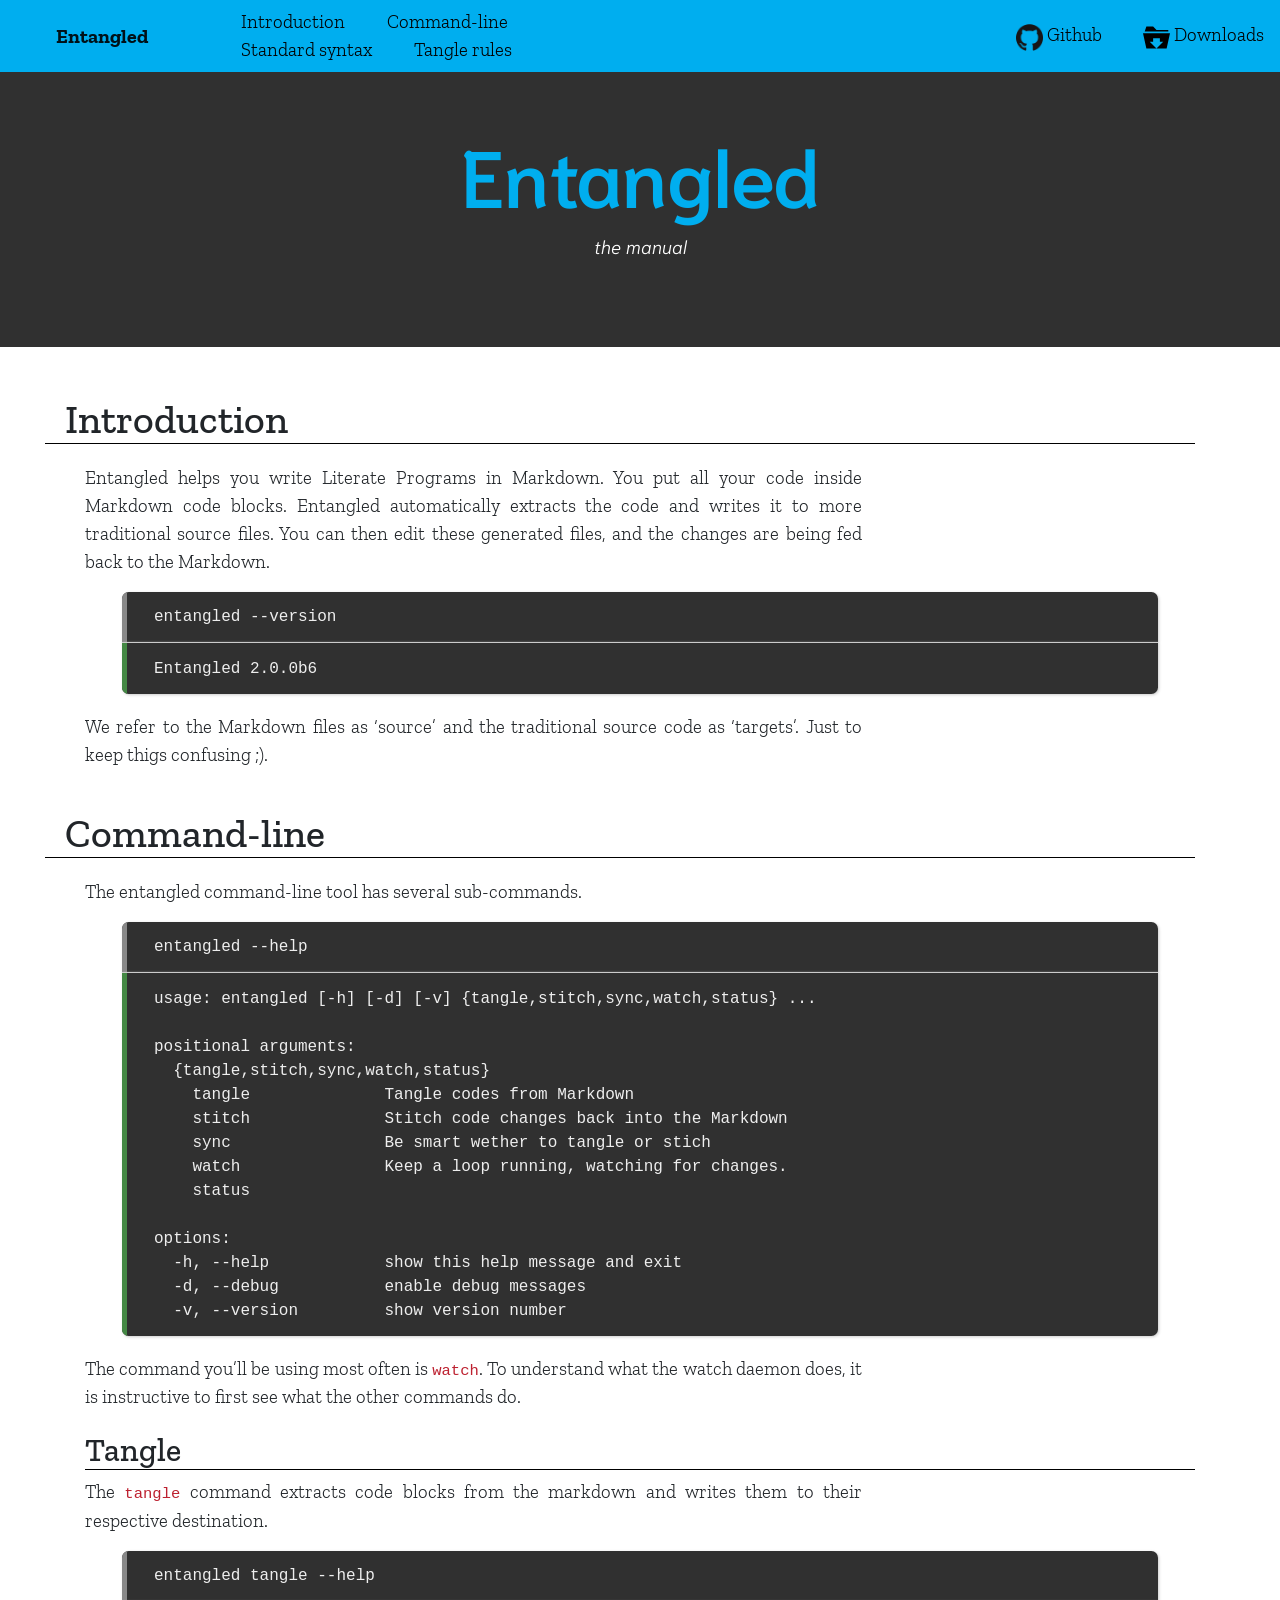
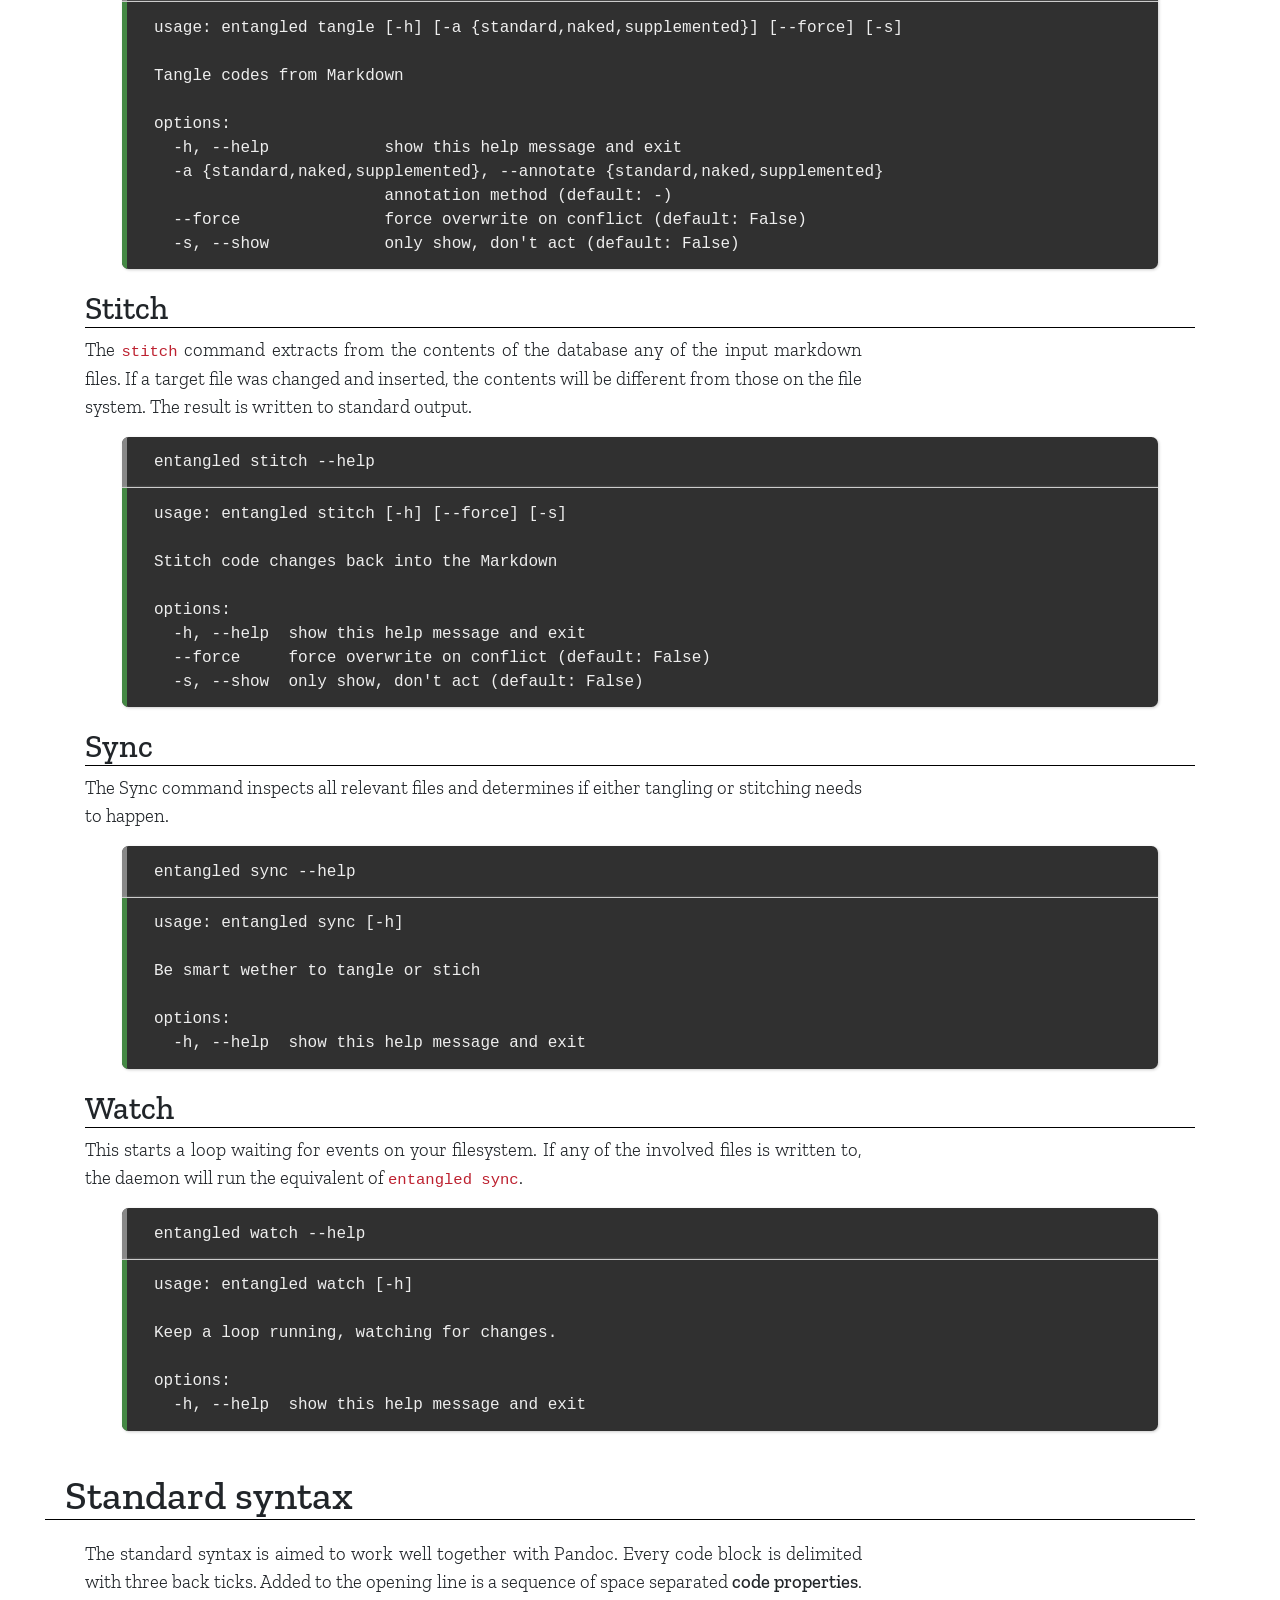
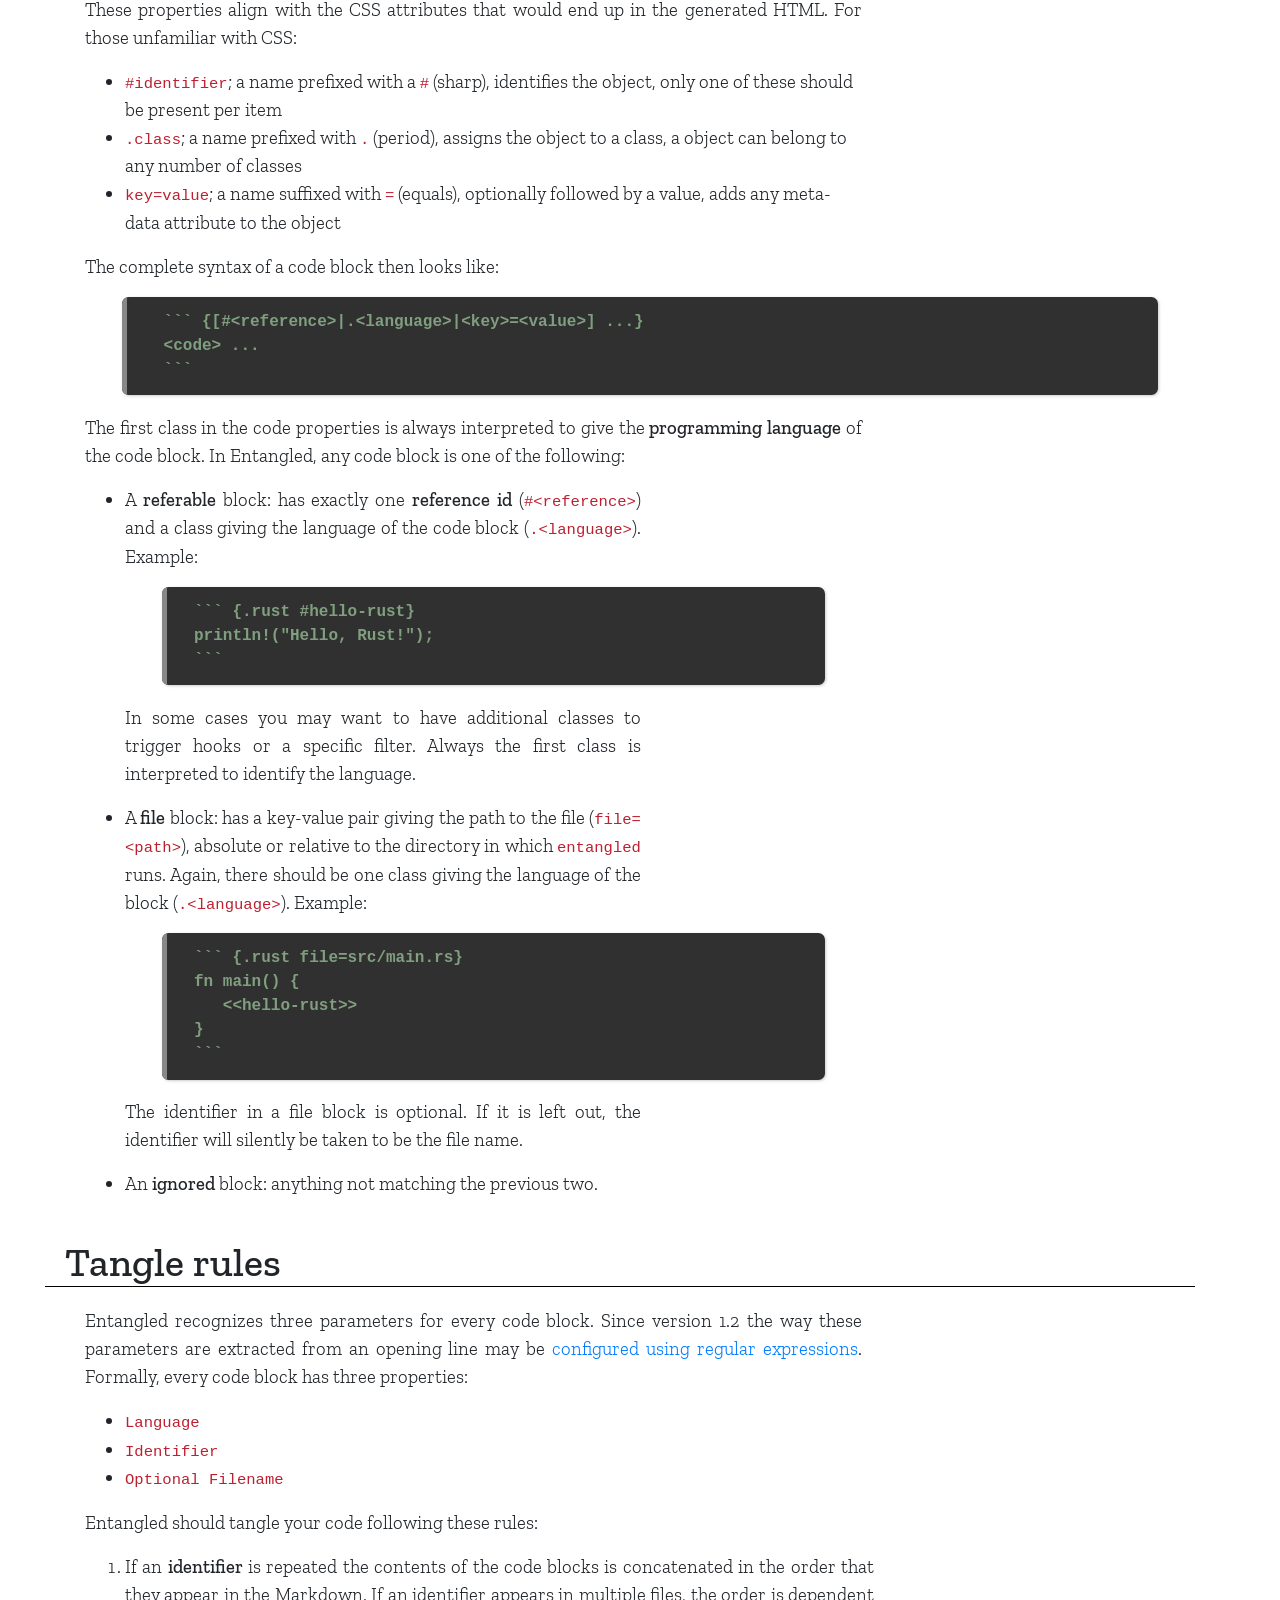
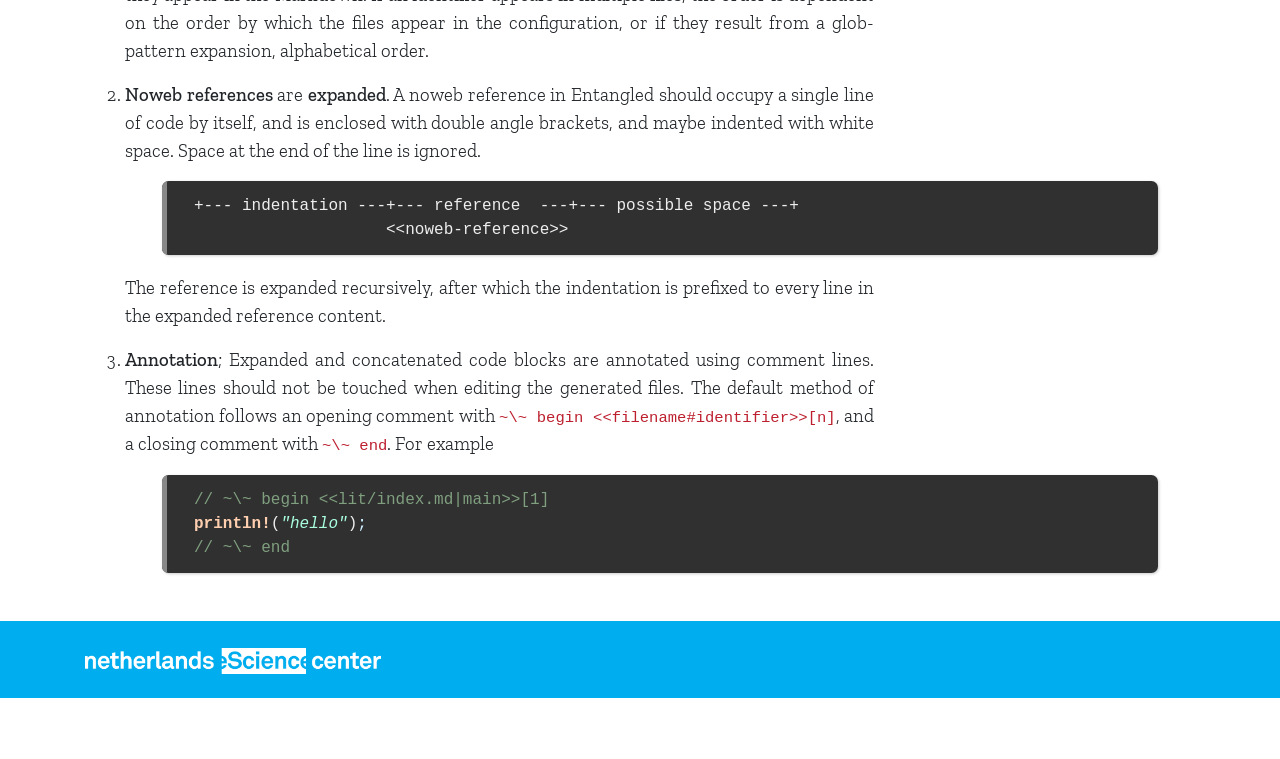
==== commit 3e6a9562: "automatic update" ====
--- a/manual.html
+++ b/manual.html
@@ -132,7 +132,7 @@
 </div>
 <div class="doctestResult">
 <div class="sourceCode" id="cb2"><pre
-class="sourceCode txt"><code class="sourceCode default"><span id="cb2-1"><a href="#cb2-1" aria-hidden="true" tabindex="-1"></a>Entangled 2.0.0b3</span></code></pre></div>
+class="sourceCode txt"><code class="sourceCode default"><span id="cb2-1"><a href="#cb2-1" aria-hidden="true" tabindex="-1"></a>Entangled 2.0.0b6</span></code></pre></div>
 </div>
 </div>
 <p>We refer to the Markdown files as ‘source’ and the traditional source
@@ -146,19 +146,20 @@
 </div>
 <div class="doctestResult">
 <div class="sourceCode" id="cb4"><pre
-class="sourceCode txt"><code class="sourceCode default"><span id="cb4-1"><a href="#cb4-1" aria-hidden="true" tabindex="-1"></a>usage: entangled [-h] [-d] [-v] {tangle,stitch,sync,watch} ...</span>
+class="sourceCode txt"><code class="sourceCode default"><span id="cb4-1"><a href="#cb4-1" aria-hidden="true" tabindex="-1"></a>usage: entangled [-h] [-d] [-v] {tangle,stitch,sync,watch,status} ...</span>
 <span id="cb4-2"><a href="#cb4-2" aria-hidden="true" tabindex="-1"></a></span>
 <span id="cb4-3"><a href="#cb4-3" aria-hidden="true" tabindex="-1"></a>positional arguments:</span>
-<span id="cb4-4"><a href="#cb4-4" aria-hidden="true" tabindex="-1"></a>  {tangle,stitch,sync,watch}</span>
+<span id="cb4-4"><a href="#cb4-4" aria-hidden="true" tabindex="-1"></a>  {tangle,stitch,sync,watch,status}</span>
 <span id="cb4-5"><a href="#cb4-5" aria-hidden="true" tabindex="-1"></a>    tangle              Tangle codes from Markdown</span>
 <span id="cb4-6"><a href="#cb4-6" aria-hidden="true" tabindex="-1"></a>    stitch              Stitch code changes back into the Markdown</span>
 <span id="cb4-7"><a href="#cb4-7" aria-hidden="true" tabindex="-1"></a>    sync                Be smart wether to tangle or stich</span>
 <span id="cb4-8"><a href="#cb4-8" aria-hidden="true" tabindex="-1"></a>    watch               Keep a loop running, watching for changes.</span>
-<span id="cb4-9"><a href="#cb4-9" aria-hidden="true" tabindex="-1"></a></span>
-<span id="cb4-10"><a href="#cb4-10" aria-hidden="true" tabindex="-1"></a>options:</span>
-<span id="cb4-11"><a href="#cb4-11" aria-hidden="true" tabindex="-1"></a>  -h, --help            show this help message and exit</span>
-<span id="cb4-12"><a href="#cb4-12" aria-hidden="true" tabindex="-1"></a>  -d, --debug           enable debug messages</span>
-<span id="cb4-13"><a href="#cb4-13" aria-hidden="true" tabindex="-1"></a>  -v, --version         show version number</span></code></pre></div>
+<span id="cb4-9"><a href="#cb4-9" aria-hidden="true" tabindex="-1"></a>    status</span>
+<span id="cb4-10"><a href="#cb4-10" aria-hidden="true" tabindex="-1"></a></span>
+<span id="cb4-11"><a href="#cb4-11" aria-hidden="true" tabindex="-1"></a>options:</span>
+<span id="cb4-12"><a href="#cb4-12" aria-hidden="true" tabindex="-1"></a>  -h, --help            show this help message and exit</span>
+<span id="cb4-13"><a href="#cb4-13" aria-hidden="true" tabindex="-1"></a>  -d, --debug           enable debug messages</span>
+<span id="cb4-14"><a href="#cb4-14" aria-hidden="true" tabindex="-1"></a>  -v, --version         show version number</span></code></pre></div>
 </div>
 </div>
 <p>The command you’ll be using most often is <code>watch</code>. To
